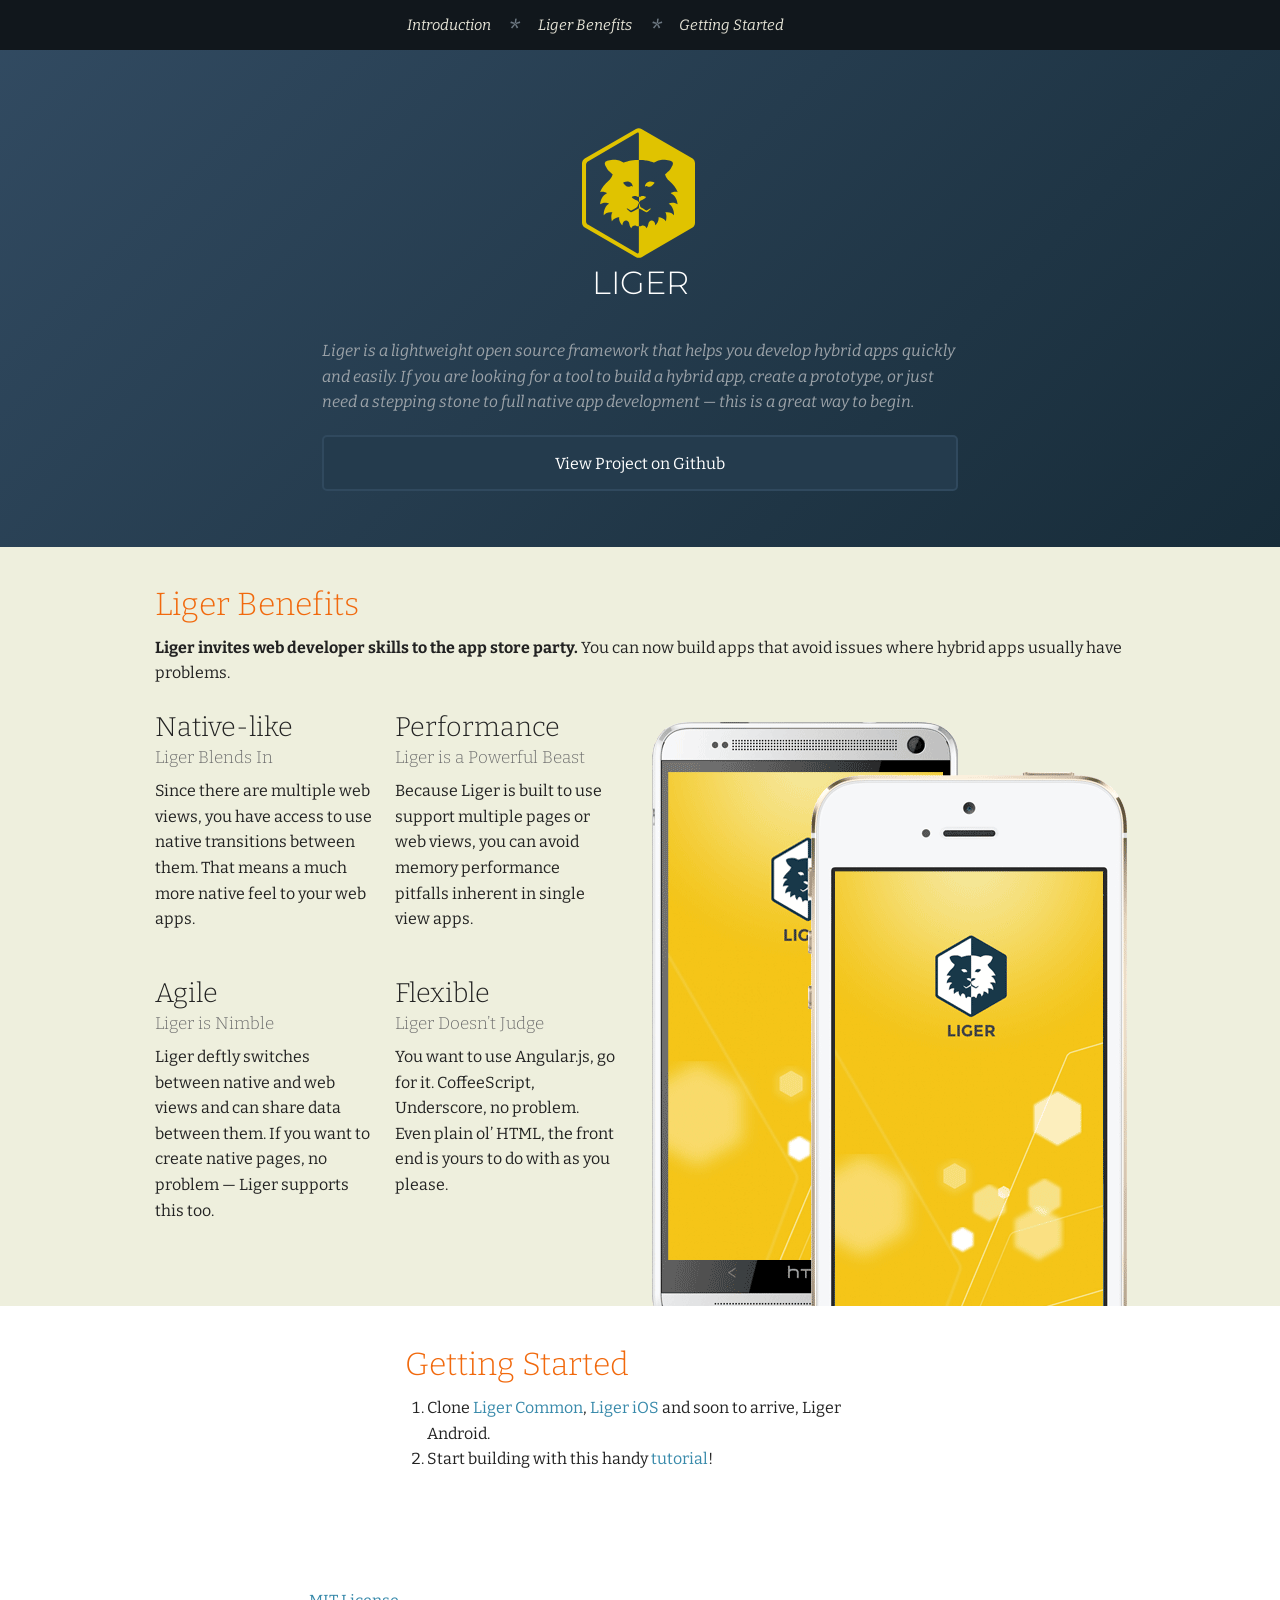
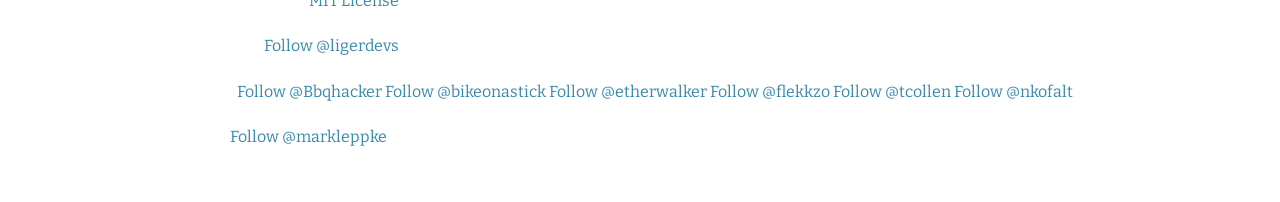
==== index.html @ 35b94348 "[LIG-81] Fixing IE9 Adding icon images" ====
<!doctype html>

<html class="no-js" lang="en">

<html >
 
	<head>
		<meta charset="utf-8" />

		<meta name="viewport" content="width=device-width, initial-scale=1.0" />
		<title>Liger Framework</title>
		<meta name="description" content="Liger is a lightweight open source framework that helps you develop hybrid apps quickly and easily." />
		<meta name="author" content="Mark Leppke">

		<link rel="icon" href="liger.ico" type="image/x-icon">

		<link rel="stylesheet" href="stylesheets/app.css" type="text/css"/>
		<script src="bower_components/modernizr/modernizr.js"></script>
	</head>
	<body>



<div class="fixed ">
<nav class="top-bar" data-topbar>
  <ul class="title-area">
    <li class="name">
      <h1><!--<a href="#">My Site</a>--></h1>
    </li>
    <li class="toggle-topbar menu-icon"><a href="#">Menu</a></li>
  </ul>

	<section class="top-bar-section">
		<!-- Right Nav Section -->
		<ul class="" >
			<li class="active"><a href="#Introduction">Introduction</a></li>
			<li class="bullet hide-for-small">*</li>
			<li class="active"><a href="#LigerBenefits">Liger Benefits</a></li>
			<li class="bullet hide-for-small">*</li>
			<li class="active"><a href="#GetStarted">Getting Started</a></li>
		</ul>
	</section>
</nav>
</div>



<article>


<section class="row">

	<div id="intro" class="medium-8 large-8 columns small-centered">
		<a id="Introduction"></a>
		<div ><img src="images/liger-logo.svg" /></div>
		<h1 class="text-center">Liger</h1>

		<p><em>Liger is a lightweight open source framework that helps you develop hybrid apps quickly and easily. If you are looking for a tool to build a hybrid app, create a prototype, or just need a stepping stone to full native app development &mdash; this is a great way to begin.</em></p>
		<p><a href="https://github.com/reachlocal/liger" class="button radius expand" id="call-to-action">View Project on Github</a></p>
		


	</div>
</section>

<section class="benefits" >
<div class="row">
	
	<div  class="medium-12 large-12 columns small-centered">

	<h2><a id="LigerBenefits"></a>Liger Benefits</h2>
	<p><strong>Liger invites web developer skills to the app store party.</strong> You can now build apps that avoid issues where hybrid apps usually have problems.</p>
	
	<div class="row">
		<div class="medium-6 large-6 columns">
			<ul class="small-block-grid-1 medium-block-grid-1 large-block-grid-2">
			<li>
				<h3>Native-like</h3>
				<h4 class="subheader">Liger Blends In</h4>
				<p >Since there are multiple web views, you have access to use native transitions between them. That means a much more native feel to your web apps.</p></li>
			<li>
				<h3>Performance</h3>
				<h4 class="subheader">Liger is a Powerful Beast</h4>
				<p >Because Liger is built to use support multiple pages or web views, you can avoid memory performance pitfalls inherent in single view apps.</p>
			</li>
			<li>
				<h3>Agile</h3>
				<h4 class="subheader">Liger is Nimble</h4>
				<p>Liger deftly switches between native and web views and can share data between them. If you want to create native pages, no problem &mdash; Liger supports this too.</p>
			</li>
			<li>
				<h3>Flexible</h3>
				<h4 class="subheader">Liger Doesn&rsquo;t Judge</h4>
				<p>You want to use Angular.js, go for it. CoffeeScript, Underscore, no problem. Even plain ol&rsquo; HTML, the front end is yours to do with as you please.</p>
			</li>
			</ul>
		</div>
		<div class="examples">
			<img src="images/phones.png" alt="example screens" />
		</div>
	</div>
</div>

</section>

<section class="get-started">
<div class="row">
	<div class="medium-8 large-6 columns small-centered">

		
		<h2><a id="GetStarted"></a>Getting Started</h2>

		<ol>
			<li>Clone <a href="https://github.com/reachlocal/liger-common">Liger Common</a>, <a href="https://github.com/reachlocal/liger-ios">Liger iOS</a> and <!--<a href="https://github.com/reachlocal/liger-android">--> soon to arrive, Liger Android<!--</a>-->.</li>
			<li>Start building with this handy <a href="https://github.com/reachlocal/liger/blob/master/tutorial/1-getting-started.md">tutorial</a>!</li>
		</ol>
		
	</div>
</div>
</section>

</article>

<footer>
<div class="row">
	<div  class="medium-10 large-12 columns small-centered">

	<p>Published under the <a href="http://opensource.org/licenses/MIT">MIT License</a></p>
	<p>Maintained by <a href="https://twitter.com/ligerdevs" class="twitter-follow-button" data-show-count="false">Follow @ligerdevs</a></p>
	<p>Created by 
		<a href="https://twitter.com/Bbqhacker" class="twitter-follow-button" data-show-count="false">Follow @Bbqhacker</a>
		<a href="https://twitter.com/bikeonastick" class="twitter-follow-button" data-show-count="false">Follow @bikeonastick</a>
		<a href="https://twitter.com/etherwalker" class="twitter-follow-button" data-show-count="false">Follow @etherwalker</a>
		<a href="https://twitter.com/flekkzo" class="twitter-follow-button" data-show-count="false">Follow @flekkzo</a>
		<a href="https://twitter.com/tcollen" class="twitter-follow-button" data-show-count="false">Follow @tcollen</a>
		<a href="https://twitter.com/nkofalt" class="twitter-follow-button" data-show-count="false">Follow @nkofalt</a>	
	</p>	
	<p>Design by <a href="https://twitter.com/markleppke" class="twitter-follow-button" data-show-count="false">Follow @markleppke</a></p>
	
	</div>
</div>
</footer>

<!-- Scripts -->

<!-- Twitter Button -->
<script>!function(d,s,id){var js,fjs=d.getElementsByTagName(s)[0],p=/^http:/.test(d.location)?'http':'https';if(!d.getElementById(id)){js=d.createElement(s);js.id=id;js.src=p+'://platform.twitter.com/widgets.js';fjs.parentNode.insertBefore(js,fjs);}}(document, 'script', 'twitter-wjs');</script>

<script src="bower_components/jquery/jquery.js"></script>
<script src="bower_components/foundation/js/foundation.min.js"></script>
<script src="js/app.js"></script>

</body>

</html>
---- stylesheets/app.css ----
@import url(http://fonts.googleapis.com/css?family=Bitter:400,700,400italic|Montserrat);
/* normalize.css v2.1.2 | MIT License | git.io/normalize */
/* ==========================================================================
   HTML5 display definitions
   ========================================================================== */
/**
 * Correct `block` display not defined in IE 8/9.
 */
/* line 22, ../bower_components/foundation/scss/normalize.scss */
article,
aside,
details,
figcaption,
figure,
footer,
header,
hgroup,
main,
nav,
section,
summary {
  display: block;
}

/**
 * Correct `inline-block` display not defined in IE 8/9.
 */
/* line 32, ../bower_components/foundation/scss/normalize.scss */
audio,
canvas,
video {
  display: inline-block;
}

/**
 * Prevent modern browsers from displaying `audio` without controls.
 * Remove excess height in iOS 5 devices.
 */
/* line 41, ../bower_components/foundation/scss/normalize.scss */
audio:not([controls]) {
  display: none;
  height: 0;
}

/**
 * Address `[hidden]` styling not present in IE 8/9.
 * Hide the `template` element in IE, Safari, and Firefox < 22.
 */
/* line 52, ../bower_components/foundation/scss/normalize.scss */
[hidden],
template {
  display: none;
}

/* line 56, ../bower_components/foundation/scss/normalize.scss */
script {
  display: none !important;
}

/* ==========================================================================
   Base
   ========================================================================== */
/**
 * 1. Set default font family to sans-serif.
 * 2. Prevent iOS text size adjust after orientation change, without disabling
 *    user zoom.
 */
/* line 70, ../bower_components/foundation/scss/normalize.scss */
html {
  font-family: sans-serif;
  /* 1 */
  -ms-text-size-adjust: 100%;
  /* 2 */
  -webkit-text-size-adjust: 100%;
  /* 2 */
}

/**
 * Remove default margin.
 */
/* line 80, ../bower_components/foundation/scss/normalize.scss */
body {
  margin: 0;
}

/* ==========================================================================
   Links
   ========================================================================== */
/**
 * Remove the gray background color from active links in IE 10.
 */
/* line 92, ../bower_components/foundation/scss/normalize.scss */
a {
  background: transparent;
}

/**
 * Address `outline` inconsistency between Chrome and other browsers.
 */
/* line 100, ../bower_components/foundation/scss/normalize.scss */
a:focus {
  outline: thin dotted;
}

/**
 * Improve readability when focused and also mouse hovered in all browsers.
 */
/* line 109, ../bower_components/foundation/scss/normalize.scss */
a:active,
a:hover {
  outline: 0;
}

/* ==========================================================================
   Typography
   ========================================================================== */
/**
 * Address variable `h1` font-size and margin within `section` and `article`
 * contexts in Firefox 4+, Safari 5, and Chrome.
 */
/* line 122, ../bower_components/foundation/scss/normalize.scss */
h1 {
  font-size: 2em;
  margin: 0.67em 0;
}

/**
 * Address styling not present in IE 8/9, Safari 5, and Chrome.
 */
/* line 131, ../bower_components/foundation/scss/normalize.scss */
abbr[title] {
  border-bottom: 1px dotted;
}

/**
 * Address style set to `bolder` in Firefox 4+, Safari 5, and Chrome.
 */
/* line 140, ../bower_components/foundation/scss/normalize.scss */
b,
strong {
  font-weight: bold;
}

/**
 * Address styling not present in Safari 5 and Chrome.
 */
/* line 148, ../bower_components/foundation/scss/normalize.scss */
dfn {
  font-style: italic;
}

/**
 * Address differences between Firefox and other browsers.
 */
/* line 156, ../bower_components/foundation/scss/normalize.scss */
hr {
  -moz-box-sizing: content-box;
  box-sizing: content-box;
  height: 0;
}

/**
 * Address styling not present in IE 8/9.
 */
/* line 166, ../bower_components/foundation/scss/normalize.scss */
mark {
  background: #ff0;
  color: #000;
}

/**
 * Correct font family set oddly in Safari 5 and Chrome.
 */
/* line 178, ../bower_components/foundation/scss/normalize.scss */
code,
kbd,
pre,
samp {
  font-family: monospace, serif;
  font-size: 1em;
}

/**
 * Improve readability of pre-formatted text in all browsers.
 */
/* line 187, ../bower_components/foundation/scss/normalize.scss */
pre {
  white-space: pre-wrap;
}

/**
 * Set consistent quote types.
 */
/* line 195, ../bower_components/foundation/scss/normalize.scss */
q {
  quotes: "\201C" "\201D" "\2018" "\2019";
}

/**
 * Address inconsistent and variable font size in all browsers.
 */
/* line 203, ../bower_components/foundation/scss/normalize.scss */
small {
  font-size: 80%;
}

/**
 * Prevent `sub` and `sup` affecting `line-height` in all browsers.
 */
/* line 212, ../bower_components/foundation/scss/normalize.scss */
sub,
sup {
  font-size: 75%;
  line-height: 0;
  position: relative;
  vertical-align: baseline;
}

/* line 219, ../bower_components/foundation/scss/normalize.scss */
sup {
  top: -0.5em;
}

/* line 223, ../bower_components/foundation/scss/normalize.scss */
sub {
  bottom: -0.25em;
}

/* ==========================================================================
   Embedded content
   ========================================================================== */
/**
 * Remove border when inside `a` element in IE 8/9.
 */
/* line 235, ../bower_components/foundation/scss/normalize.scss */
img {
  border: 0;
}

/**
 * Correct overflow displayed oddly in IE 9.
 */
/* line 243, ../bower_components/foundation/scss/normalize.scss */
svg:not(:root) {
  overflow: hidden;
}

/* ==========================================================================
   Figures
   ========================================================================== */
/**
 * Address margin not present in IE 8/9 and Safari 5.
 */
/* line 255, ../bower_components/foundation/scss/normalize.scss */
figure {
  margin: 0;
}

/* ==========================================================================
   Forms
   ========================================================================== */
/**
 * Define consistent border, margin, and padding.
 */
/* line 267, ../bower_components/foundation/scss/normalize.scss */
fieldset {
  border: 1px solid #c0c0c0;
  margin: 0 2px;
  padding: 0.35em 0.625em 0.75em;
}

/**
 * 1. Correct `color` not being inherited in IE 8/9.
 * 2. Remove padding so people aren't caught out if they zero out fieldsets.
 */
/* line 278, ../bower_components/foundation/scss/normalize.scss */
legend {
  border: 0;
  /* 1 */
  padding: 0;
  /* 2 */
}

/**
 * 1. Correct font family not being inherited in all browsers.
 * 2. Correct font size not being inherited in all browsers.
 * 3. Address margins set differently in Firefox 4+, Safari 5, and Chrome.
 */
/* line 292, ../bower_components/foundation/scss/normalize.scss */
button,
input,
select,
textarea {
  font-family: inherit;
  /* 1 */
  font-size: 100%;
  /* 2 */
  margin: 0;
  /* 3 */
}

/**
 * Address Firefox 4+ setting `line-height` on `input` using `!important` in
 * the UA stylesheet.
 */
/* line 304, ../bower_components/foundation/scss/normalize.scss */
button,
input {
  line-height: normal;
}

/**
 * Address inconsistent `text-transform` inheritance for `button` and `select`.
 * All other form control elements do not inherit `text-transform` values.
 * Correct `button` style inheritance in Chrome, Safari 5+, and IE 8+.
 * Correct `select` style inheritance in Firefox 4+ and Opera.
 */
/* line 316, ../bower_components/foundation/scss/normalize.scss */
button,
select {
  text-transform: none;
}

/**
 * 1. Avoid the WebKit bug in Android 4.0.* where (2) destroys native `audio`
 *    and `video` controls.
 * 2. Correct inability to style clickable `input` types in iOS.
 * 3. Improve usability and consistency of cursor style between image-type
 *    `input` and others.
 */
/* line 331, ../bower_components/foundation/scss/normalize.scss */
button,
html input[type="button"],
input[type="reset"],
input[type="submit"] {
  -webkit-appearance: button;
  /* 2 */
  cursor: pointer;
  /* 3 */
}

/**
 * Re-set default cursor for disabled elements.
 */
/* line 341, ../bower_components/foundation/scss/normalize.scss */
button[disabled],
html input[disabled] {
  cursor: default;
}

/**
 * 1. Address box sizing set to `content-box` in IE 8/9.
 * 2. Remove excess padding in IE 8/9.
 */
/* line 351, ../bower_components/foundation/scss/normalize.scss */
input[type="checkbox"],
input[type="radio"] {
  box-sizing: border-box;
  /* 1 */
  padding: 0;
  /* 2 */
}

/**
 * 1. Address `appearance` set to `searchfield` in Safari 5 and Chrome.
 * 2. Address `box-sizing` set to `border-box` in Safari 5 and Chrome
 *    (include `-moz` to future-proof).
 */
/* line 362, ../bower_components/foundation/scss/normalize.scss */
input[type="search"] {
  -webkit-appearance: textfield;
  /* 1 */
  -moz-box-sizing: content-box;
  -webkit-box-sizing: content-box;
  /* 2 */
  box-sizing: content-box;
}

/**
 * Remove inner padding and search cancel button in Safari 5 and Chrome
 * on OS X.
 */
/* line 375, ../bower_components/foundation/scss/normalize.scss */
input[type="search"]::-webkit-search-cancel-button,
input[type="search"]::-webkit-search-decoration {
  -webkit-appearance: none;
}

/**
 * Remove inner padding and border in Firefox 4+.
 */
/* line 384, ../bower_components/foundation/scss/normalize.scss */
button::-moz-focus-inner,
input::-moz-focus-inner {
  border: 0;
  padding: 0;
}

/**
 * 1. Remove default vertical scrollbar in IE 8/9.
 * 2. Improve readability and alignment in all browsers.
 */
/* line 394, ../bower_components/foundation/scss/normalize.scss */
textarea {
  overflow: auto;
  /* 1 */
  vertical-align: top;
  /* 2 */
}

/* ==========================================================================
   Tables
   ========================================================================== */
/**
 * Remove most spacing between table cells.
 */
/* line 407, ../bower_components/foundation/scss/normalize.scss */
table {
  border-collapse: collapse;
  border-spacing: 0;
}

/* line 293, ../bower_components/foundation/scss/foundation/components/_global.scss */
meta.foundation-mq-small {
  font-family: "/only screen and (max-width: 40em)/";
  width: 0em;
}

/* line 298, ../bower_components/foundation/scss/foundation/components/_global.scss */
meta.foundation-mq-medium {
  font-family: "/only screen and (min-width:40.063em)/";
  width: 40.063em;
}

/* line 303, ../bower_components/foundation/scss/foundation/components/_global.scss */
meta.foundation-mq-large {
  font-family: "/only screen and (min-width:64.063em)/";
  width: 64.063em;
}

/* line 308, ../bower_components/foundation/scss/foundation/components/_global.scss */
meta.foundation-mq-xlarge {
  font-family: "/only screen and (min-width:90.063em)/";
  width: 90.063em;
}

/* line 313, ../bower_components/foundation/scss/foundation/components/_global.scss */
meta.foundation-mq-xxlarge {
  font-family: "/only screen and (min-width:120.063em)/";
  width: 120.063em;
}

/* line 323, ../bower_components/foundation/scss/foundation/components/_global.scss */
*,
*:before,
*:after {
  -moz-box-sizing: border-box;
  -webkit-box-sizing: border-box;
  box-sizing: border-box;
}

/* line 328, ../bower_components/foundation/scss/foundation/components/_global.scss */
html,
body {
  font-size: 100%;
}

/* line 331, ../bower_components/foundation/scss/foundation/components/_global.scss */
body {
  background: white;
  color: #222222;
  padding: 0;
  margin: 0;
  font-family: "Bitter", Georgia, serif;
  font-weight: normal;
  font-style: normal;
  line-height: 1;
  position: relative;
  cursor: default;
}

/* line 344, ../bower_components/foundation/scss/foundation/components/_global.scss */
a:hover {
  cursor: pointer;
}

/* line 349, ../bower_components/foundation/scss/foundation/components/_global.scss */
img,
object,
embed {
  max-width: 100%;
  height: auto;
}

/* line 352, ../bower_components/foundation/scss/foundation/components/_global.scss */
object,
embed {
  height: 100%;
}

/* line 353, ../bower_components/foundation/scss/foundation/components/_global.scss */
img {
  -ms-interpolation-mode: bicubic;
}

/* line 359, ../bower_components/foundation/scss/foundation/components/_global.scss */
#map_canvas img,
#map_canvas embed,
#map_canvas object,
.map_canvas img,
.map_canvas embed,
.map_canvas object {
  max-width: none !important;
}

/* line 364, ../bower_components/foundation/scss/foundation/components/_global.scss */
.left {
  float: left !important;
}

/* line 365, ../bower_components/foundation/scss/foundation/components/_global.scss */
.right {
  float: right !important;
}

/* line 366, ../bower_components/foundation/scss/foundation/components/_global.scss */
.clearfix {
  *zoom: 1;
}
/* line 159, ../bower_components/foundation/scss/foundation/components/_global.scss */
.clearfix:before, .clearfix:after {
  content: " ";
  display: table;
}
/* line 160, ../bower_components/foundation/scss/foundation/components/_global.scss */
.clearfix:after {
  clear: both;
}

/* line 367, ../bower_components/foundation/scss/foundation/components/_global.scss */
.text-left {
  text-align: left !important;
}

/* line 368, ../bower_components/foundation/scss/foundation/components/_global.scss */
.text-right {
  text-align: right !important;
}

/* line 369, ../bower_components/foundation/scss/foundation/components/_global.scss */
.text-center {
  text-align: center !important;
}

/* line 370, ../bower_components/foundation/scss/foundation/components/_global.scss */
.text-justify {
  text-align: justify !important;
}

/* line 371, ../bower_components/foundation/scss/foundation/components/_global.scss */
.hide {
  display: none;
}

/* line 373, ../bower_components/foundation/scss/foundation/components/_global.scss */
.start {
  float: left !important;
}

/* line 374, ../bower_components/foundation/scss/foundation/components/_global.scss */
.end {
  float: right !important;
}

/* line 375, ../bower_components/foundation/scss/foundation/components/_global.scss */
.text-start {
  text-align: left !important;
}

/* line 376, ../bower_components/foundation/scss/foundation/components/_global.scss */
.text-end {
  text-align: right !important;
}

/* line 382, ../bower_components/foundation/scss/foundation/components/_global.scss */
.antialiased {
  -webkit-font-smoothing: antialiased;
  -moz-osx-font-smoothing: grayscale;
}

/* line 385, ../bower_components/foundation/scss/foundation/components/_global.scss */
img {
  display: inline-block;
  vertical-align: middle;
}

/* line 395, ../bower_components/foundation/scss/foundation/components/_global.scss */
textarea {
  height: auto;
  min-height: 50px;
}

/* line 398, ../bower_components/foundation/scss/foundation/components/_global.scss */
select {
  width: 100%;
}

/* line 70, ../bower_components/foundation/scss/foundation/components/_block-grid.scss */
[class*="block-grid-"] {
  display: block;
  padding: 0;
  margin: 0 0 0 -0.625rem;
  *zoom: 1;
}
/* line 159, ../bower_components/foundation/scss/foundation/components/_global.scss */
[class*="block-grid-"]:before, [class*="block-grid-"]:after {
  content: " ";
  display: table;
}
/* line 160, ../bower_components/foundation/scss/foundation/components/_global.scss */
[class*="block-grid-"]:after {
  clear: both;
}
/* line 35, ../bower_components/foundation/scss/foundation/components/_block-grid.scss */
[class*="block-grid-"] > li {
  display: inline;
  height: auto;
  float: left;
  padding: 0 0.625rem 1.25rem;
}

@media only screen {
  /* line 44, ../bower_components/foundation/scss/foundation/components/_block-grid.scss */
  .small-block-grid-1 > li {
    width: 100%;
    padding: 0 0.625rem 1.25rem;
    list-style: none;
  }
  /* line 49, ../bower_components/foundation/scss/foundation/components/_block-grid.scss */
  .small-block-grid-1 > li:nth-of-type(n) {
    clear: none;
  }
  /* line 50, ../bower_components/foundation/scss/foundation/components/_block-grid.scss */
  .small-block-grid-1 > li:nth-of-type(1n+1) {
    clear: both;
  }

  /* line 44, ../bower_components/foundation/scss/foundation/components/_block-grid.scss */
  .small-block-grid-2 > li {
    width: 50%;
    padding: 0 0.625rem 1.25rem;
    list-style: none;
  }
  /* line 49, ../bower_components/foundation/scss/foundation/components/_block-grid.scss */
  .small-block-grid-2 > li:nth-of-type(n) {
    clear: none;
  }
  /* line 50, ../bower_components/foundation/scss/foundation/components/_block-grid.scss */
  .small-block-grid-2 > li:nth-of-type(2n+1) {
    clear: both;
  }

  /* line 44, ../bower_components/foundation/scss/foundation/components/_block-grid.scss */
  .small-block-grid-3 > li {
    width: 33.33333%;
    padding: 0 0.625rem 1.25rem;
    list-style: none;
  }
  /* line 49, ../bower_components/foundation/scss/foundation/components/_block-grid.scss */
  .small-block-grid-3 > li:nth-of-type(n) {
    clear: none;
  }
  /* line 50, ../bower_components/foundation/scss/foundation/components/_block-grid.scss */
  .small-block-grid-3 > li:nth-of-type(3n+1) {
    clear: both;
  }

  /* line 44, ../bower_components/foundation/scss/foundation/components/_block-grid.scss */
  .small-block-grid-4 > li {
    width: 25%;
    padding: 0 0.625rem 1.25rem;
    list-style: none;
  }
  /* line 49, ../bower_components/foundation/scss/foundation/components/_block-grid.scss */
  .small-block-grid-4 > li:nth-of-type(n) {
    clear: none;
  }
  /* line 50, ../bower_components/foundation/scss/foundation/components/_block-grid.scss */
  .small-block-grid-4 > li:nth-of-type(4n+1) {
    clear: both;
  }

  /* line 44, ../bower_components/foundation/scss/foundation/components/_block-grid.scss */
  .small-block-grid-5 > li {
    width: 20%;
    padding: 0 0.625rem 1.25rem;
    list-style: none;
  }
  /* line 49, ../bower_components/foundation/scss/foundation/components/_block-grid.scss */
  .small-block-grid-5 > li:nth-of-type(n) {
    clear: none;
  }
  /* line 50, ../bower_components/foundation/scss/foundation/components/_block-grid.scss */
  .small-block-grid-5 > li:nth-of-type(5n+1) {
    clear: both;
  }

  /* line 44, ../bower_components/foundation/scss/foundation/components/_block-grid.scss */
  .small-block-grid-6 > li {
    width: 16.66667%;
    padding: 0 0.625rem 1.25rem;
    list-style: none;
  }
  /* line 49, ../bower_components/foundation/scss/foundation/components/_block-grid.scss */
  .small-block-grid-6 > li:nth-of-type(n) {
    clear: none;
  }
  /* line 50, ../bower_components/foundation/scss/foundation/components/_block-grid.scss */
  .small-block-grid-6 > li:nth-of-type(6n+1) {
    clear: both;
  }

  /* line 44, ../bower_components/foundation/scss/foundation/components/_block-grid.scss */
  .small-block-grid-7 > li {
    width: 14.28571%;
    padding: 0 0.625rem 1.25rem;
    list-style: none;
  }
  /* line 49, ../bower_components/foundation/scss/foundation/components/_block-grid.scss */
  .small-block-grid-7 > li:nth-of-type(n) {
    clear: none;
  }
  /* line 50, ../bower_components/foundation/scss/foundation/components/_block-grid.scss */
  .small-block-grid-7 > li:nth-of-type(7n+1) {
    clear: both;
  }

  /* line 44, ../bower_components/foundation/scss/foundation/components/_block-grid.scss */
  .small-block-grid-8 > li {
    width: 12.5%;
    padding: 0 0.625rem 1.25rem;
    list-style: none;
  }
  /* line 49, ../bower_components/foundation/scss/foundation/components/_block-grid.scss */
  .small-block-grid-8 > li:nth-of-type(n) {
    clear: none;
  }
  /* line 50, ../bower_components/foundation/scss/foundation/components/_block-grid.scss */
  .small-block-grid-8 > li:nth-of-type(8n+1) {
    clear: both;
  }

  /* line 44, ../bower_components/foundation/scss/foundation/components/_block-grid.scss */
  .small-block-grid-9 > li {
    width: 11.11111%;
    padding: 0 0.625rem 1.25rem;
    list-style: none;
  }
  /* line 49, ../bower_components/foundation/scss/foundation/components/_block-grid.scss */
  .small-block-grid-9 > li:nth-of-type(n) {
    clear: none;
  }
  /* line 50, ../bower_components/foundation/scss/foundation/components/_block-grid.scss */
  .small-block-grid-9 > li:nth-of-type(9n+1) {
    clear: both;
  }

  /* line 44, ../bower_components/foundation/scss/foundation/components/_block-grid.scss */
  .small-block-grid-10 > li {
    width: 10%;
    padding: 0 0.625rem 1.25rem;
    list-style: none;
  }
  /* line 49, ../bower_components/foundation/scss/foundation/components/_block-grid.scss */
  .small-block-grid-10 > li:nth-of-type(n) {
    clear: none;
  }
  /* line 50, ../bower_components/foundation/scss/foundation/components/_block-grid.scss */
  .small-block-grid-10 > li:nth-of-type(10n+1) {
    clear: both;
  }

  /* line 44, ../bower_components/foundation/scss/foundation/components/_block-grid.scss */
  .small-block-grid-11 > li {
    width: 9.09091%;
    padding: 0 0.625rem 1.25rem;
    list-style: none;
  }
  /* line 49, ../bower_components/foundation/scss/foundation/components/_block-grid.scss */
  .small-block-grid-11 > li:nth-of-type(n) {
    clear: none;
  }
  /* line 50, ../bower_components/foundation/scss/foundation/components/_block-grid.scss */
  .small-block-grid-11 > li:nth-of-type(11n+1) {
    clear: both;
  }

  /* line 44, ../bower_components/foundation/scss/foundation/components/_block-grid.scss */
  .small-block-grid-12 > li {
    width: 8.33333%;
    padding: 0 0.625rem 1.25rem;
    list-style: none;
  }
  /* line 49, ../bower_components/foundation/scss/foundation/components/_block-grid.scss */
  .small-block-grid-12 > li:nth-of-type(n) {
    clear: none;
  }
  /* line 50, ../bower_components/foundation/scss/foundation/components/_block-grid.scss */
  .small-block-grid-12 > li:nth-of-type(12n+1) {
    clear: both;
  }
}
@media only screen and (min-width: 40.063em) {
  /* line 44, ../bower_components/foundation/scss/foundation/components/_block-grid.scss */
  .medium-block-grid-1 > li {
    width: 100%;
    padding: 0 0.625rem 1.25rem;
    list-style: none;
  }
  /* line 49, ../bower_components/foundation/scss/foundation/components/_block-grid.scss */
  .medium-block-grid-1 > li:nth-of-type(n) {
    clear: none;
  }
  /* line 50, ../bower_components/foundation/scss/foundation/components/_block-grid.scss */
  .medium-block-grid-1 > li:nth-of-type(1n+1) {
    clear: both;
  }

  /* line 44, ../bower_components/foundation/scss/foundation/components/_block-grid.scss */
  .medium-block-grid-2 > li {
    width: 50%;
    padding: 0 0.625rem 1.25rem;
    list-style: none;
  }
  /* line 49, ../bower_components/foundation/scss/foundation/components/_block-grid.scss */
  .medium-block-grid-2 > li:nth-of-type(n) {
    clear: none;
  }
  /* line 50, ../bower_components/foundation/scss/foundation/components/_block-grid.scss */
  .medium-block-grid-2 > li:nth-of-type(2n+1) {
    clear: both;
  }

  /* line 44, ../bower_components/foundation/scss/foundation/components/_block-grid.scss */
  .medium-block-grid-3 > li {
    width: 33.33333%;
    padding: 0 0.625rem 1.25rem;
    list-style: none;
  }
  /* line 49, ../bower_components/foundation/scss/foundation/components/_block-grid.scss */
  .medium-block-grid-3 > li:nth-of-type(n) {
    clear: none;
  }
  /* line 50, ../bower_components/foundation/scss/foundation/components/_block-grid.scss */
  .medium-block-grid-3 > li:nth-of-type(3n+1) {
    clear: both;
  }

  /* line 44, ../bower_components/foundation/scss/foundation/components/_block-grid.scss */
  .medium-block-grid-4 > li {
    width: 25%;
    padding: 0 0.625rem 1.25rem;
    list-style: none;
  }
  /* line 49, ../bower_components/foundation/scss/foundation/components/_block-grid.scss */
  .medium-block-grid-4 > li:nth-of-type(n) {
    clear: none;
  }
  /* line 50, ../bower_components/foundation/scss/foundation/components/_block-grid.scss */
  .medium-block-grid-4 > li:nth-of-type(4n+1) {
    clear: both;
  }

  /* line 44, ../bower_components/foundation/scss/foundation/components/_block-grid.scss */
  .medium-block-grid-5 > li {
    width: 20%;
    padding: 0 0.625rem 1.25rem;
    list-style: none;
  }
  /* line 49, ../bower_components/foundation/scss/foundation/components/_block-grid.scss */
  .medium-block-grid-5 > li:nth-of-type(n) {
    clear: none;
  }
  /* line 50, ../bower_components/foundation/scss/foundation/components/_block-grid.scss */
  .medium-block-grid-5 > li:nth-of-type(5n+1) {
    clear: both;
  }

  /* line 44, ../bower_components/foundation/scss/foundation/components/_block-grid.scss */
  .medium-block-grid-6 > li {
    width: 16.66667%;
    padding: 0 0.625rem 1.25rem;
    list-style: none;
  }
  /* line 49, ../bower_components/foundation/scss/foundation/components/_block-grid.scss */
  .medium-block-grid-6 > li:nth-of-type(n) {
    clear: none;
  }
  /* line 50, ../bower_components/foundation/scss/foundation/components/_block-grid.scss */
  .medium-block-grid-6 > li:nth-of-type(6n+1) {
    clear: both;
  }

  /* line 44, ../bower_components/foundation/scss/foundation/components/_block-grid.scss */
  .medium-block-grid-7 > li {
    width: 14.28571%;
    padding: 0 0.625rem 1.25rem;
    list-style: none;
  }
  /* line 49, ../bower_components/foundation/scss/foundation/components/_block-grid.scss */
  .medium-block-grid-7 > li:nth-of-type(n) {
    clear: none;
  }
  /* line 50, ../bower_components/foundation/scss/foundation/components/_block-grid.scss */
  .medium-block-grid-7 > li:nth-of-type(7n+1) {
    clear: both;
  }

  /* line 44, ../bower_components/foundation/scss/foundation/components/_block-grid.scss */
  .medium-block-grid-8 > li {
    width: 12.5%;
    padding: 0 0.625rem 1.25rem;
    list-style: none;
  }
  /* line 49, ../bower_components/foundation/scss/foundation/components/_block-grid.scss */
  .medium-block-grid-8 > li:nth-of-type(n) {
    clear: none;
  }
  /* line 50, ../bower_components/foundation/scss/foundation/components/_block-grid.scss */
  .medium-block-grid-8 > li:nth-of-type(8n+1) {
    clear: both;
  }

  /* line 44, ../bower_components/foundation/scss/foundation/components/_block-grid.scss */
  .medium-block-grid-9 > li {
    width: 11.11111%;
    padding: 0 0.625rem 1.25rem;
    list-style: none;
  }
  /* line 49, ../bower_components/foundation/scss/foundation/components/_block-grid.scss */
  .medium-block-grid-9 > li:nth-of-type(n) {
    clear: none;
  }
  /* line 50, ../bower_components/foundation/scss/foundation/components/_block-grid.scss */
  .medium-block-grid-9 > li:nth-of-type(9n+1) {
    clear: both;
  }

  /* line 44, ../bower_components/foundation/scss/foundation/components/_block-grid.scss */
  .medium-block-grid-10 > li {
    width: 10%;
    padding: 0 0.625rem 1.25rem;
    list-style: none;
  }
  /* line 49, ../bower_components/foundation/scss/foundation/components/_block-grid.scss */
  .medium-block-grid-10 > li:nth-of-type(n) {
    clear: none;
  }
  /* line 50, ../bower_components/foundation/scss/foundation/components/_block-grid.scss */
  .medium-block-grid-10 > li:nth-of-type(10n+1) {
    clear: both;
  }

  /* line 44, ../bower_components/foundation/scss/foundation/components/_block-grid.scss */
  .medium-block-grid-11 > li {
    width: 9.09091%;
    padding: 0 0.625rem 1.25rem;
    list-style: none;
  }
  /* line 49, ../bower_components/foundation/scss/foundation/components/_block-grid.scss */
  .medium-block-grid-11 > li:nth-of-type(n) {
    clear: none;
  }
  /* line 50, ../bower_components/foundation/scss/foundation/components/_block-grid.scss */
  .medium-block-grid-11 > li:nth-of-type(11n+1) {
    clear: both;
  }

  /* line 44, ../bower_components/foundation/scss/foundation/components/_block-grid.scss */
  .medium-block-grid-12 > li {
    width: 8.33333%;
    padding: 0 0.625rem 1.25rem;
    list-style: none;
  }
  /* line 49, ../bower_components/foundation/scss/foundation/components/_block-grid.scss */
  .medium-block-grid-12 > li:nth-of-type(n) {
    clear: none;
  }
  /* line 50, ../bower_components/foundation/scss/foundation/components/_block-grid.scss */
  .medium-block-grid-12 > li:nth-of-type(12n+1) {
    clear: both;
  }
}
@media only screen and (min-width: 64.063em) {
  /* line 44, ../bower_components/foundation/scss/foundation/components/_block-grid.scss */
  .large-block-grid-1 > li {
    width: 100%;
    padding: 0 0.625rem 1.25rem;
    list-style: none;
  }
  /* line 49, ../bower_components/foundation/scss/foundation/components/_block-grid.scss */
  .large-block-grid-1 > li:nth-of-type(n) {
    clear: none;
  }
  /* line 50, ../bower_components/foundation/scss/foundation/components/_block-grid.scss */
  .large-block-grid-1 > li:nth-of-type(1n+1) {
    clear: both;
  }

  /* line 44, ../bower_components/foundation/scss/foundation/components/_block-grid.scss */
  .large-block-grid-2 > li {
    width: 50%;
    padding: 0 0.625rem 1.25rem;
    list-style: none;
  }
  /* line 49, ../bower_components/foundation/scss/foundation/components/_block-grid.scss */
  .large-block-grid-2 > li:nth-of-type(n) {
    clear: none;
  }
  /* line 50, ../bower_components/foundation/scss/foundation/components/_block-grid.scss */
  .large-block-grid-2 > li:nth-of-type(2n+1) {
    clear: both;
  }

  /* line 44, ../bower_components/foundation/scss/foundation/components/_block-grid.scss */
  .large-block-grid-3 > li {
    width: 33.33333%;
    padding: 0 0.625rem 1.25rem;
    list-style: none;
  }
  /* line 49, ../bower_components/foundation/scss/foundation/components/_block-grid.scss */
  .large-block-grid-3 > li:nth-of-type(n) {
    clear: none;
  }
  /* line 50, ../bower_components/foundation/scss/foundation/components/_block-grid.scss */
  .large-block-grid-3 > li:nth-of-type(3n+1) {
    clear: both;
  }

  /* line 44, ../bower_components/foundation/scss/foundation/components/_block-grid.scss */
  .large-block-grid-4 > li {
    width: 25%;
    padding: 0 0.625rem 1.25rem;
    list-style: none;
  }
  /* line 49, ../bower_components/foundation/scss/foundation/components/_block-grid.scss */
  .large-block-grid-4 > li:nth-of-type(n) {
    clear: none;
  }
  /* line 50, ../bower_components/foundation/scss/foundation/components/_block-grid.scss */
  .large-block-grid-4 > li:nth-of-type(4n+1) {
    clear: both;
  }

  /* line 44, ../bower_components/foundation/scss/foundation/components/_block-grid.scss */
  .large-block-grid-5 > li {
    width: 20%;
    padding: 0 0.625rem 1.25rem;
    list-style: none;
  }
  /* line 49, ../bower_components/foundation/scss/foundation/components/_block-grid.scss */
  .large-block-grid-5 > li:nth-of-type(n) {
    clear: none;
  }
  /* line 50, ../bower_components/foundation/scss/foundation/components/_block-grid.scss */
  .large-block-grid-5 > li:nth-of-type(5n+1) {
    clear: both;
  }

  /* line 44, ../bower_components/foundation/scss/foundation/components/_block-grid.scss */
  .large-block-grid-6 > li {
    width: 16.66667%;
    padding: 0 0.625rem 1.25rem;
    list-style: none;
  }
  /* line 49, ../bower_components/foundation/scss/foundation/components/_block-grid.scss */
  .large-block-grid-6 > li:nth-of-type(n) {
    clear: none;
  }
  /* line 50, ../bower_components/foundation/scss/foundation/components/_block-grid.scss */
  .large-block-grid-6 > li:nth-of-type(6n+1) {
    clear: both;
  }

  /* line 44, ../bower_components/foundation/scss/foundation/components/_block-grid.scss */
  .large-block-grid-7 > li {
    width: 14.28571%;
    padding: 0 0.625rem 1.25rem;
    list-style: none;
  }
  /* line 49, ../bower_components/foundation/scss/foundation/components/_block-grid.scss */
  .large-block-grid-7 > li:nth-of-type(n) {
    clear: none;
  }
  /* line 50, ../bower_components/foundation/scss/foundation/components/_block-grid.scss */
  .large-block-grid-7 > li:nth-of-type(7n+1) {
    clear: both;
  }

  /* line 44, ../bower_components/foundation/scss/foundation/components/_block-grid.scss */
  .large-block-grid-8 > li {
    width: 12.5%;
    padding: 0 0.625rem 1.25rem;
    list-style: none;
  }
  /* line 49, ../bower_components/foundation/scss/foundation/components/_block-grid.scss */
  .large-block-grid-8 > li:nth-of-type(n) {
    clear: none;
  }
  /* line 50, ../bower_components/foundation/scss/foundation/components/_block-grid.scss */
  .large-block-grid-8 > li:nth-of-type(8n+1) {
    clear: both;
  }

  /* line 44, ../bower_components/foundation/scss/foundation/components/_block-grid.scss */
  .large-block-grid-9 > li {
    width: 11.11111%;
    padding: 0 0.625rem 1.25rem;
    list-style: none;
  }
  /* line 49, ../bower_components/foundation/scss/foundation/components/_block-grid.scss */
  .large-block-grid-9 > li:nth-of-type(n) {
    clear: none;
  }
  /* line 50, ../bower_components/foundation/scss/foundation/components/_block-grid.scss */
  .large-block-grid-9 > li:nth-of-type(9n+1) {
    clear: both;
  }

  /* line 44, ../bower_components/foundation/scss/foundation/components/_block-grid.scss */
  .large-block-grid-10 > li {
    width: 10%;
    padding: 0 0.625rem 1.25rem;
    list-style: none;
  }
  /* line 49, ../bower_components/foundation/scss/foundation/components/_block-grid.scss */
  .large-block-grid-10 > li:nth-of-type(n) {
    clear: none;
  }
  /* line 50, ../bower_components/foundation/scss/foundation/components/_block-grid.scss */
  .large-block-grid-10 > li:nth-of-type(10n+1) {
    clear: both;
  }

  /* line 44, ../bower_components/foundation/scss/foundation/components/_block-grid.scss */
  .large-block-grid-11 > li {
    width: 9.09091%;
    padding: 0 0.625rem 1.25rem;
    list-style: none;
  }
  /* line 49, ../bower_components/foundation/scss/foundation/components/_block-grid.scss */
  .large-block-grid-11 > li:nth-of-type(n) {
    clear: none;
  }
  /* line 50, ../bower_components/foundation/scss/foundation/components/_block-grid.scss */
  .large-block-grid-11 > li:nth-of-type(11n+1) {
    clear: both;
  }

  /* line 44, ../bower_components/foundation/scss/foundation/components/_block-grid.scss */
  .large-block-grid-12 > li {
    width: 8.33333%;
    padding: 0 0.625rem 1.25rem;
    list-style: none;
  }
  /* line 49, ../bower_components/foundation/scss/foundation/components/_block-grid.scss */
  .large-block-grid-12 > li:nth-of-type(n) {
    clear: none;
  }
  /* line 50, ../bower_components/foundation/scss/foundation/components/_block-grid.scss */
  .large-block-grid-12 > li:nth-of-type(12n+1) {
    clear: both;
  }
}
/* line 199, ../bower_components/foundation/scss/foundation/components/_buttons.scss */
button, .button {
  border-style: solid;
  border-width: 3px;
  cursor: pointer;
  font-family: "Bitter", Georgia, serif;
  font-weight: normal;
  line-height: normal;
  margin: 0 0 1.25rem;
  position: relative;
  text-decoration: none;
  text-align: center;
  display: inline-block;
  padding-top: 1rem;
  padding-right: 2rem;
  padding-bottom: 1.0625rem;
  padding-left: 2rem;
  font-size: 1rem;
  /*     @else                            { font-size: $padding - rem-calc(2); } */
  background-color: #3789aa;
  border-color: #2c6e88;
  color: white;
  -webkit-transition: background-color 300ms ease-out;
  -moz-transition: background-color 300ms ease-out;
  transition: background-color 300ms ease-out;
  padding-top: 1.0625rem;
  padding-bottom: 1rem;
  -webkit-appearance: none;
  border: none;
  font-weight: normal !important;
}
/* line 144, ../bower_components/foundation/scss/foundation/components/_buttons.scss */
button:hover, button:focus, .button:hover, .button:focus {
  background-color: #2c6e88;
}
/* line 155, ../bower_components/foundation/scss/foundation/components/_buttons.scss */
button:hover, button:focus, .button:hover, .button:focus {
  color: white;
}
/* line 207, ../bower_components/foundation/scss/foundation/components/_buttons.scss */
button.secondary, .button.secondary {
  background-color: #eeefdd;
  border-color: #cfd29e;
  color: #333333;
}
/* line 144, ../bower_components/foundation/scss/foundation/components/_buttons.scss */
button.secondary:hover, button.secondary:focus, .button.secondary:hover, .button.secondary:focus {
  background-color: #cfd29e;
}
/* line 150, ../bower_components/foundation/scss/foundation/components/_buttons.scss */
button.secondary:hover, button.secondary:focus, .button.secondary:hover, .button.secondary:focus {
  color: #333333;
}
/* line 208, ../bower_components/foundation/scss/foundation/components/_buttons.scss */
button.success, .button.success {
  background-color: #43ac6a;
  border-color: #368a55;
  color: white;
}
/* line 144, ../bower_components/foundation/scss/foundation/components/_buttons.scss */
button.success:hover, button.success:focus, .button.success:hover, .button.success:focus {
  background-color: #368a55;
}
/* line 155, ../bower_components/foundation/scss/foundation/components/_buttons.scss */
button.success:hover, button.success:focus, .button.success:hover, .button.success:focus {
  color: white;
}
/* line 209, ../bower_components/foundation/scss/foundation/components/_buttons.scss */
button.alert, .button.alert {
  background-color: #f04124;
  border-color: #cf2a0e;
  color: white;
}
/* line 144, ../bower_components/foundation/scss/foundation/components/_buttons.scss */
button.alert:hover, button.alert:focus, .button.alert:hover, .button.alert:focus {
  background-color: #cf2a0e;
}
/* line 155, ../bower_components/foundation/scss/foundation/components/_buttons.scss */
button.alert:hover, button.alert:focus, .button.alert:hover, .button.alert:focus {
  color: white;
}
/* line 211, ../bower_components/foundation/scss/foundation/components/_buttons.scss */
button.large, .button.large {
  padding-top: 1.125rem;
  padding-right: 2.25rem;
  padding-bottom: 1.1875rem;
  padding-left: 2.25rem;
  font-size: 1.25rem;
  /*     @else                            { font-size: $padding - rem-calc(2); } */
}
/* line 212, ../bower_components/foundation/scss/foundation/components/_buttons.scss */
button.small, .button.small {
  padding-top: 0.875rem;
  padding-right: 1.75rem;
  padding-bottom: 0.9375rem;
  padding-left: 1.75rem;
  font-size: 0.8125rem;
  /*     @else                            { font-size: $padding - rem-calc(2); } */
}
/* line 213, ../bower_components/foundation/scss/foundation/components/_buttons.scss */
button.tiny, .button.tiny {
  padding-top: 0.625rem;
  padding-right: 1.25rem;
  padding-bottom: 0.6875rem;
  padding-left: 1.25rem;
  font-size: 0.6875rem;
  /*     @else                            { font-size: $padding - rem-calc(2); } */
}
/* line 214, ../bower_components/foundation/scss/foundation/components/_buttons.scss */
button.expand, .button.expand {
  padding-right: 0;
  padding-left: 0;
  width: 100%;
}
/* line 216, ../bower_components/foundation/scss/foundation/components/_buttons.scss */
button.left-align, .button.left-align {
  text-align: left;
  text-indent: 0.75rem;
}
/* line 217, ../bower_components/foundation/scss/foundation/components/_buttons.scss */
button.right-align, .button.right-align {
  text-align: right;
  padding-right: 0.75rem;
}
/* line 219, ../bower_components/foundation/scss/foundation/components/_buttons.scss */
button.radius, .button.radius {
  -webkit-border-radius: 5px;
  border-radius: 5px;
}
/* line 220, ../bower_components/foundation/scss/foundation/components/_buttons.scss */
button.round, .button.round {
  -webkit-border-radius: 1000px;
  border-radius: 1000px;
}
/* line 222, ../bower_components/foundation/scss/foundation/components/_buttons.scss */
button.disabled, button[disabled], .button.disabled, .button[disabled] {
  background-color: #3789aa;
  border-color: #2c6e88;
  color: white;
  cursor: default;
  opacity: 0.7;
  -webkit-box-shadow: none;
  box-shadow: none;
}
/* line 144, ../bower_components/foundation/scss/foundation/components/_buttons.scss */
button.disabled:hover, button.disabled:focus, button[disabled]:hover, button[disabled]:focus, .button.disabled:hover, .button.disabled:focus, .button[disabled]:hover, .button[disabled]:focus {
  background-color: #2c6e88;
}
/* line 155, ../bower_components/foundation/scss/foundation/components/_buttons.scss */
button.disabled:hover, button.disabled:focus, button[disabled]:hover, button[disabled]:focus, .button.disabled:hover, .button.disabled:focus, .button[disabled]:hover, .button[disabled]:focus {
  color: white;
}
/* line 168, ../bower_components/foundation/scss/foundation/components/_buttons.scss */
button.disabled:hover, button.disabled:focus, button[disabled]:hover, button[disabled]:focus, .button.disabled:hover, .button.disabled:focus, .button[disabled]:hover, .button[disabled]:focus {
  background-color: #3789aa;
}
/* line 223, ../bower_components/foundation/scss/foundation/components/_buttons.scss */
button.disabled.secondary, button[disabled].secondary, .button.disabled.secondary, .button[disabled].secondary {
  background-color: #eeefdd;
  border-color: #cfd29e;
  color: #333333;
  cursor: default;
  opacity: 0.7;
  -webkit-box-shadow: none;
  box-shadow: none;
}
/* line 144, ../bower_components/foundation/scss/foundation/components/_buttons.scss */
button.disabled.secondary:hover, button.disabled.secondary:focus, button[disabled].secondary:hover, button[disabled].secondary:focus, .button.disabled.secondary:hover, .button.disabled.secondary:focus, .button[disabled].secondary:hover, .button[disabled].secondary:focus {
  background-color: #cfd29e;
}
/* line 150, ../bower_components/foundation/scss/foundation/components/_buttons.scss */
button.disabled.secondary:hover, button.disabled.secondary:focus, button[disabled].secondary:hover, button[disabled].secondary:focus, .button.disabled.secondary:hover, .button.disabled.secondary:focus, .button[disabled].secondary:hover, .button[disabled].secondary:focus {
  color: #333333;
}
/* line 168, ../bower_components/foundation/scss/foundation/components/_buttons.scss */
button.disabled.secondary:hover, button.disabled.secondary:focus, button[disabled].secondary:hover, button[disabled].secondary:focus, .button.disabled.secondary:hover, .button.disabled.secondary:focus, .button[disabled].secondary:hover, .button[disabled].secondary:focus {
  background-color: #eeefdd;
}
/* line 224, ../bower_components/foundation/scss/foundation/components/_buttons.scss */
button.disabled.success, button[disabled].success, .button.disabled.success, .button[disabled].success {
  background-color: #43ac6a;
  border-color: #368a55;
  color: white;
  cursor: default;
  opacity: 0.7;
  -webkit-box-shadow: none;
  box-shadow: none;
}
/* line 144, ../bower_components/foundation/scss/foundation/components/_buttons.scss */
button.disabled.success:hover, button.disabled.success:focus, button[disabled].success:hover, button[disabled].success:focus, .button.disabled.success:hover, .button.disabled.success:focus, .button[disabled].success:hover, .button[disabled].success:focus {
  background-color: #368a55;
}
/* line 155, ../bower_components/foundation/scss/foundation/components/_buttons.scss */
button.disabled.success:hover, button.disabled.success:focus, button[disabled].success:hover, button[disabled].success:focus, .button.disabled.success:hover, .button.disabled.success:focus, .button[disabled].success:hover, .button[disabled].success:focus {
  color: white;
}
/* line 168, ../bower_components/foundation/scss/foundation/components/_buttons.scss */
button.disabled.success:hover, button.disabled.success:focus, button[disabled].success:hover, button[disabled].success:focus, .button.disabled.success:hover, .button.disabled.success:focus, .button[disabled].success:hover, .button[disabled].success:focus {
  background-color: #43ac6a;
}
/* line 225, ../bower_components/foundation/scss/foundation/components/_buttons.scss */
button.disabled.alert, button[disabled].alert, .button.disabled.alert, .button[disabled].alert {
  background-color: #f04124;
  border-color: #cf2a0e;
  color: white;
  cursor: default;
  opacity: 0.7;
  -webkit-box-shadow: none;
  box-shadow: none;
}
/* line 144, ../bower_components/foundation/scss/foundation/components/_buttons.scss */
button.disabled.alert:hover, button.disabled.alert:focus, button[disabled].alert:hover, button[disabled].alert:focus, .button.disabled.alert:hover, .button.disabled.alert:focus, .button[disabled].alert:hover, .button[disabled].alert:focus {
  background-color: #cf2a0e;
}
/* line 155, ../bower_components/foundation/scss/foundation/components/_buttons.scss */
button.disabled.alert:hover, button.disabled.alert:focus, button[disabled].alert:hover, button[disabled].alert:focus, .button.disabled.alert:hover, .button.disabled.alert:focus, .button[disabled].alert:hover, .button[disabled].alert:focus {
  color: white;
}
/* line 168, ../bower_components/foundation/scss/foundation/components/_buttons.scss */
button.disabled.alert:hover, button.disabled.alert:focus, button[disabled].alert:hover, button[disabled].alert:focus, .button.disabled.alert:hover, .button.disabled.alert:focus, .button[disabled].alert:hover, .button[disabled].alert:focus {
  background-color: #f04124;
}

@media only screen and (min-width: 40.063em) {
  /* line 230, ../bower_components/foundation/scss/foundation/components/_buttons.scss */
  button, .button {
    display: inline-block;
  }
}
/* line 198, ../bower_components/foundation/scss/foundation/components/_grid.scss */
.row {
  width: 100%;
  margin-left: auto;
  margin-right: auto;
  margin-top: 0;
  margin-bottom: 0;
  max-width: 62.5rem;
  *zoom: 1;
}
/* line 159, ../bower_components/foundation/scss/foundation/components/_global.scss */
.row:before, .row:after {
  content: " ";
  display: table;
}
/* line 160, ../bower_components/foundation/scss/foundation/components/_global.scss */
.row:after {
  clear: both;
}
/* line 203, ../bower_components/foundation/scss/foundation/components/_grid.scss */
.row.collapse > .column,
.row.collapse > .columns {
  position: relative;
  padding-left: 0;
  padding-right: 0;
  float: left;
}
/* line 205, ../bower_components/foundation/scss/foundation/components/_grid.scss */
.row.collapse .row {
  margin-left: 0;
  margin-right: 0;
}
/* line 208, ../bower_components/foundation/scss/foundation/components/_grid.scss */
.row .row {
  width: auto;
  margin-left: -0.9375rem;
  margin-right: -0.9375rem;
  margin-top: 0;
  margin-bottom: 0;
  max-width: none;
  *zoom: 1;
}
/* line 159, ../bower_components/foundation/scss/foundation/components/_global.scss */
.row .row:before, .row .row:after {
  content: " ";
  display: table;
}
/* line 160, ../bower_components/foundation/scss/foundation/components/_global.scss */
.row .row:after {
  clear: both;
}
/* line 209, ../bower_components/foundation/scss/foundation/components/_grid.scss */
.row .row.collapse {
  width: auto;
  margin: 0;
  max-width: none;
  *zoom: 1;
}
/* line 159, ../bower_components/foundation/scss/foundation/components/_global.scss */
.row .row.collapse:before, .row .row.collapse:after {
  content: " ";
  display: table;
}
/* line 160, ../bower_components/foundation/scss/foundation/components/_global.scss */
.row .row.collapse:after {
  clear: both;
}

/* line 214, ../bower_components/foundation/scss/foundation/components/_grid.scss */
.column,
.columns {
  position: relative;
  padding-left: 0.9375rem;
  padding-right: 0.9375rem;
  width: 100%;
  float: left;
}

@media only screen {
  /* line 148, ../bower_components/foundation/scss/foundation/components/_grid.scss */
  .column.small-centered,
  .columns.small-centered {
    position: relative;
    margin-left: auto;
    margin-right: auto;
    float: none;
  }

  /* line 151, ../bower_components/foundation/scss/foundation/components/_grid.scss */
  .column.small-uncentered,
  .columns.small-uncentered {
    margin-left: 0;
    margin-right: 0;
    float: left;
  }

  /* line 158, ../bower_components/foundation/scss/foundation/components/_grid.scss */
  .column.small-uncentered.opposite,
  .columns.small-uncentered.opposite {
    float: right;
  }

  /* line 163, ../bower_components/foundation/scss/foundation/components/_grid.scss */
  .small-push-1 {
    position: relative;
    left: 8.33333%;
    right: auto;
  }

  /* line 166, ../bower_components/foundation/scss/foundation/components/_grid.scss */
  .small-pull-1 {
    position: relative;
    right: 8.33333%;
    left: auto;
  }

  /* line 163, ../bower_components/foundation/scss/foundation/components/_grid.scss */
  .small-push-2 {
    position: relative;
    left: 16.66667%;
    right: auto;
  }

  /* line 166, ../bower_components/foundation/scss/foundation/components/_grid.scss */
  .small-pull-2 {
    position: relative;
    right: 16.66667%;
    left: auto;
  }

  /* line 163, ../bower_components/foundation/scss/foundation/components/_grid.scss */
  .small-push-3 {
    position: relative;
    left: 25%;
    right: auto;
  }

  /* line 166, ../bower_components/foundation/scss/foundation/components/_grid.scss */
  .small-pull-3 {
    position: relative;
    right: 25%;
    left: auto;
  }

  /* line 163, ../bower_components/foundation/scss/foundation/components/_grid.scss */
  .small-push-4 {
    position: relative;
    left: 33.33333%;
    right: auto;
  }

  /* line 166, ../bower_components/foundation/scss/foundation/components/_grid.scss */
  .small-pull-4 {
    position: relative;
    right: 33.33333%;
    left: auto;
  }

  /* line 163, ../bower_components/foundation/scss/foundation/components/_grid.scss */
  .small-push-5 {
    position: relative;
    left: 41.66667%;
    right: auto;
  }

  /* line 166, ../bower_components/foundation/scss/foundation/components/_grid.scss */
  .small-pull-5 {
    position: relative;
    right: 41.66667%;
    left: auto;
  }

  /* line 163, ../bower_components/foundation/scss/foundation/components/_grid.scss */
  .small-push-6 {
    position: relative;
    left: 50%;
    right: auto;
  }

  /* line 166, ../bower_components/foundation/scss/foundation/components/_grid.scss */
  .small-pull-6 {
    position: relative;
    right: 50%;
    left: auto;
  }

  /* line 163, ../bower_components/foundation/scss/foundation/components/_grid.scss */
  .small-push-7 {
    position: relative;
    left: 58.33333%;
    right: auto;
  }

  /* line 166, ../bower_components/foundation/scss/foundation/components/_grid.scss */
  .small-pull-7 {
    position: relative;
    right: 58.33333%;
    left: auto;
  }

  /* line 163, ../bower_components/foundation/scss/foundation/components/_grid.scss */
  .small-push-8 {
    position: relative;
    left: 66.66667%;
    right: auto;
  }

  /* line 166, ../bower_components/foundation/scss/foundation/components/_grid.scss */
  .small-pull-8 {
    position: relative;
    right: 66.66667%;
    left: auto;
  }

  /* line 163, ../bower_components/foundation/scss/foundation/components/_grid.scss */
  .small-push-9 {
    position: relative;
    left: 75%;
    right: auto;
  }

  /* line 166, ../bower_components/foundation/scss/foundation/components/_grid.scss */
  .small-pull-9 {
    position: relative;
    right: 75%;
    left: auto;
  }

  /* line 163, ../bower_components/foundation/scss/foundation/components/_grid.scss */
  .small-push-10 {
    position: relative;
    left: 83.33333%;
    right: auto;
  }

  /* line 166, ../bower_components/foundation/scss/foundation/components/_grid.scss */
  .small-pull-10 {
    position: relative;
    right: 83.33333%;
    left: auto;
  }

  /* line 163, ../bower_components/foundation/scss/foundation/components/_grid.scss */
  .small-push-11 {
    position: relative;
    left: 91.66667%;
    right: auto;
  }

  /* line 166, ../bower_components/foundation/scss/foundation/components/_grid.scss */
  .small-pull-11 {
    position: relative;
    right: 91.66667%;
    left: auto;
  }

  /* line 172, ../bower_components/foundation/scss/foundation/components/_grid.scss */
  .column,
  .columns {
    position: relative;
    padding-left: 0.9375rem;
    padding-right: 0.9375rem;
    float: left;
  }

  /* line 176, ../bower_components/foundation/scss/foundation/components/_grid.scss */
  .small-1 {
    position: relative;
    width: 8.33333%;
  }

  /* line 176, ../bower_components/foundation/scss/foundation/components/_grid.scss */
  .small-2 {
    position: relative;
    width: 16.66667%;
  }

  /* line 176, ../bower_components/foundation/scss/foundation/components/_grid.scss */
  .small-3 {
    position: relative;
    width: 25%;
  }

  /* line 176, ../bower_components/foundation/scss/foundation/components/_grid.scss */
  .small-4 {
    position: relative;
    width: 33.33333%;
  }

  /* line 176, ../bower_components/foundation/scss/foundation/components/_grid.scss */
  .small-5 {
    position: relative;
    width: 41.66667%;
  }

  /* line 176, ../bower_components/foundation/scss/foundation/components/_grid.scss */
  .small-6 {
    position: relative;
    width: 50%;
  }

  /* line 176, ../bower_components/foundation/scss/foundation/components/_grid.scss */
  .small-7 {
    position: relative;
    width: 58.33333%;
  }

  /* line 176, ../bower_components/foundation/scss/foundation/components/_grid.scss */
  .small-8 {
    position: relative;
    width: 66.66667%;
  }

  /* line 176, ../bower_components/foundation/scss/foundation/components/_grid.scss */
  .small-9 {
    position: relative;
    width: 75%;
  }

  /* line 176, ../bower_components/foundation/scss/foundation/components/_grid.scss */
  .small-10 {
    position: relative;
    width: 83.33333%;
  }

  /* line 176, ../bower_components/foundation/scss/foundation/components/_grid.scss */
  .small-11 {
    position: relative;
    width: 91.66667%;
  }

  /* line 176, ../bower_components/foundation/scss/foundation/components/_grid.scss */
  .small-12 {
    position: relative;
    width: 100%;
  }

  /* line 179, ../bower_components/foundation/scss/foundation/components/_grid.scss */
  [class*="column"] + [class*="column"]:last-child {
    float: right;
  }

  /* line 180, ../bower_components/foundation/scss/foundation/components/_grid.scss */
  [class*="column"] + [class*="column"].end {
    float: left;
  }

  /* line 184, ../bower_components/foundation/scss/foundation/components/_grid.scss */
  .small-offset-0 {
    position: relative;
    margin-left: 0% !important;
  }

  /* line 184, ../bower_components/foundation/scss/foundation/components/_grid.scss */
  .small-offset-1 {
    position: relative;
    margin-left: 8.33333% !important;
  }

  /* line 184, ../bower_components/foundation/scss/foundation/components/_grid.scss */
  .small-offset-2 {
    position: relative;
    margin-left: 16.66667% !important;
  }

  /* line 184, ../bower_components/foundation/scss/foundation/components/_grid.scss */
  .small-offset-3 {
    position: relative;
    margin-left: 25% !important;
  }

  /* line 184, ../bower_components/foundation/scss/foundation/components/_grid.scss */
  .small-offset-4 {
    position: relative;
    margin-left: 33.33333% !important;
  }

  /* line 184, ../bower_components/foundation/scss/foundation/components/_grid.scss */
  .small-offset-5 {
    position: relative;
    margin-left: 41.66667% !important;
  }

  /* line 184, ../bower_components/foundation/scss/foundation/components/_grid.scss */
  .small-offset-6 {
    position: relative;
    margin-left: 50% !important;
  }

  /* line 184, ../bower_components/foundation/scss/foundation/components/_grid.scss */
  .small-offset-7 {
    position: relative;
    margin-left: 58.33333% !important;
  }

  /* line 184, ../bower_components/foundation/scss/foundation/components/_grid.scss */
  .small-offset-8 {
    position: relative;
    margin-left: 66.66667% !important;
  }

  /* line 184, ../bower_components/foundation/scss/foundation/components/_grid.scss */
  .small-offset-9 {
    position: relative;
    margin-left: 75% !important;
  }

  /* line 184, ../bower_components/foundation/scss/foundation/components/_grid.scss */
  .small-offset-10 {
    position: relative;
    margin-left: 83.33333% !important;
  }

  /* line 187, ../bower_components/foundation/scss/foundation/components/_grid.scss */
  .column.small-reset-order,
  .columns.small-reset-order {
    margin-left: 0;
    margin-right: 0;
    left: auto;
    right: auto;
    float: left;
  }
}
@media only screen and (min-width: 40.063em) {
  /* line 148, ../bower_components/foundation/scss/foundation/components/_grid.scss */
  .column.medium-centered,
  .columns.medium-centered {
    position: relative;
    margin-left: auto;
    margin-right: auto;
    float: none;
  }

  /* line 151, ../bower_components/foundation/scss/foundation/components/_grid.scss */
  .column.medium-uncentered,
  .columns.medium-uncentered {
    margin-left: 0;
    margin-right: 0;
    float: left;
  }

  /* line 158, ../bower_components/foundation/scss/foundation/components/_grid.scss */
  .column.medium-uncentered.opposite,
  .columns.medium-uncentered.opposite {
    float: right;
  }

  /* line 163, ../bower_components/foundation/scss/foundation/components/_grid.scss */
  .medium-push-1 {
    position: relative;
    left: 8.33333%;
    right: auto;
  }

  /* line 166, ../bower_components/foundation/scss/foundation/components/_grid.scss */
  .medium-pull-1 {
    position: relative;
    right: 8.33333%;
    left: auto;
  }

  /* line 163, ../bower_components/foundation/scss/foundation/components/_grid.scss */
  .medium-push-2 {
    position: relative;
    left: 16.66667%;
    right: auto;
  }

  /* line 166, ../bower_components/foundation/scss/foundation/components/_grid.scss */
  .medium-pull-2 {
    position: relative;
    right: 16.66667%;
    left: auto;
  }

  /* line 163, ../bower_components/foundation/scss/foundation/components/_grid.scss */
  .medium-push-3 {
    position: relative;
    left: 25%;
    right: auto;
  }

  /* line 166, ../bower_components/foundation/scss/foundation/components/_grid.scss */
  .medium-pull-3 {
    position: relative;
    right: 25%;
    left: auto;
  }

  /* line 163, ../bower_components/foundation/scss/foundation/components/_grid.scss */
  .medium-push-4 {
    position: relative;
    left: 33.33333%;
    right: auto;
  }

  /* line 166, ../bower_components/foundation/scss/foundation/components/_grid.scss */
  .medium-pull-4 {
    position: relative;
    right: 33.33333%;
    left: auto;
  }

  /* line 163, ../bower_components/foundation/scss/foundation/components/_grid.scss */
  .medium-push-5 {
    position: relative;
    left: 41.66667%;
    right: auto;
  }

  /* line 166, ../bower_components/foundation/scss/foundation/components/_grid.scss */
  .medium-pull-5 {
    position: relative;
    right: 41.66667%;
    left: auto;
  }

  /* line 163, ../bower_components/foundation/scss/foundation/components/_grid.scss */
  .medium-push-6 {
    position: relative;
    left: 50%;
    right: auto;
  }

  /* line 166, ../bower_components/foundation/scss/foundation/components/_grid.scss */
  .medium-pull-6 {
    position: relative;
    right: 50%;
    left: auto;
  }

  /* line 163, ../bower_components/foundation/scss/foundation/components/_grid.scss */
  .medium-push-7 {
    position: relative;
    left: 58.33333%;
    right: auto;
  }

  /* line 166, ../bower_components/foundation/scss/foundation/components/_grid.scss */
  .medium-pull-7 {
    position: relative;
    right: 58.33333%;
    left: auto;
  }

  /* line 163, ../bower_components/foundation/scss/foundation/components/_grid.scss */
  .medium-push-8 {
    position: relative;
    left: 66.66667%;
    right: auto;
  }

  /* line 166, ../bower_components/foundation/scss/foundation/components/_grid.scss */
  .medium-pull-8 {
    position: relative;
    right: 66.66667%;
    left: auto;
  }

  /* line 163, ../bower_components/foundation/scss/foundation/components/_grid.scss */
  .medium-push-9 {
    position: relative;
    left: 75%;
    right: auto;
  }

  /* line 166, ../bower_components/foundation/scss/foundation/components/_grid.scss */
  .medium-pull-9 {
    position: relative;
    right: 75%;
    left: auto;
  }

  /* line 163, ../bower_components/foundation/scss/foundation/components/_grid.scss */
  .medium-push-10 {
    position: relative;
    left: 83.33333%;
    right: auto;
  }

  /* line 166, ../bower_components/foundation/scss/foundation/components/_grid.scss */
  .medium-pull-10 {
    position: relative;
    right: 83.33333%;
    left: auto;
  }

  /* line 163, ../bower_components/foundation/scss/foundation/components/_grid.scss */
  .medium-push-11 {
    position: relative;
    left: 91.66667%;
    right: auto;
  }

  /* line 166, ../bower_components/foundation/scss/foundation/components/_grid.scss */
  .medium-pull-11 {
    position: relative;
    right: 91.66667%;
    left: auto;
  }

  /* line 172, ../bower_components/foundation/scss/foundation/components/_grid.scss */
  .column,
  .columns {
    position: relative;
    padding-left: 0.9375rem;
    padding-right: 0.9375rem;
    float: left;
  }

  /* line 176, ../bower_components/foundation/scss/foundation/components/_grid.scss */
  .medium-1 {
    position: relative;
    width: 8.33333%;
  }

  /* line 176, ../bower_components/foundation/scss/foundation/components/_grid.scss */
  .medium-2 {
    position: relative;
    width: 16.66667%;
  }

  /* line 176, ../bower_components/foundation/scss/foundation/components/_grid.scss */
  .medium-3 {
    position: relative;
    width: 25%;
  }

  /* line 176, ../bower_components/foundation/scss/foundation/components/_grid.scss */
  .medium-4 {
    position: relative;
    width: 33.33333%;
  }

  /* line 176, ../bower_components/foundation/scss/foundation/components/_grid.scss */
  .medium-5 {
    position: relative;
    width: 41.66667%;
  }

  /* line 176, ../bower_components/foundation/scss/foundation/components/_grid.scss */
  .medium-6 {
    position: relative;
    width: 50%;
  }

  /* line 176, ../bower_components/foundation/scss/foundation/components/_grid.scss */
  .medium-7 {
    position: relative;
    width: 58.33333%;
  }

  /* line 176, ../bower_components/foundation/scss/foundation/components/_grid.scss */
  .medium-8 {
    position: relative;
    width: 66.66667%;
  }

  /* line 176, ../bower_components/foundation/scss/foundation/components/_grid.scss */
  .medium-9 {
    position: relative;
    width: 75%;
  }

  /* line 176, ../bower_components/foundation/scss/foundation/components/_grid.scss */
  .medium-10 {
    position: relative;
    width: 83.33333%;
  }

  /* line 176, ../bower_components/foundation/scss/foundation/components/_grid.scss */
  .medium-11 {
    position: relative;
    width: 91.66667%;
  }

  /* line 176, ../bower_components/foundation/scss/foundation/components/_grid.scss */
  .medium-12 {
    position: relative;
    width: 100%;
  }

  /* line 179, ../bower_components/foundation/scss/foundation/components/_grid.scss */
  [class*="column"] + [class*="column"]:last-child {
    float: right;
  }

  /* line 180, ../bower_components/foundation/scss/foundation/components/_grid.scss */
  [class*="column"] + [class*="column"].end {
    float: left;
  }

  /* line 184, ../bower_components/foundation/scss/foundation/components/_grid.scss */
  .medium-offset-0 {
    position: relative;
    margin-left: 0% !important;
  }

  /* line 184, ../bower_components/foundation/scss/foundation/components/_grid.scss */
  .medium-offset-1 {
    position: relative;
    margin-left: 8.33333% !important;
  }

  /* line 184, ../bower_components/foundation/scss/foundation/components/_grid.scss */
  .medium-offset-2 {
    position: relative;
    margin-left: 16.66667% !important;
  }

  /* line 184, ../bower_components/foundation/scss/foundation/components/_grid.scss */
  .medium-offset-3 {
    position: relative;
    margin-left: 25% !important;
  }

  /* line 184, ../bower_components/foundation/scss/foundation/components/_grid.scss */
  .medium-offset-4 {
    position: relative;
    margin-left: 33.33333% !important;
  }

  /* line 184, ../bower_components/foundation/scss/foundation/components/_grid.scss */
  .medium-offset-5 {
    position: relative;
    margin-left: 41.66667% !important;
  }

  /* line 184, ../bower_components/foundation/scss/foundation/components/_grid.scss */
  .medium-offset-6 {
    position: relative;
    margin-left: 50% !important;
  }

  /* line 184, ../bower_components/foundation/scss/foundation/components/_grid.scss */
  .medium-offset-7 {
    position: relative;
    margin-left: 58.33333% !important;
  }

  /* line 184, ../bower_components/foundation/scss/foundation/components/_grid.scss */
  .medium-offset-8 {
    position: relative;
    margin-left: 66.66667% !important;
  }

  /* line 184, ../bower_components/foundation/scss/foundation/components/_grid.scss */
  .medium-offset-9 {
    position: relative;
    margin-left: 75% !important;
  }

  /* line 184, ../bower_components/foundation/scss/foundation/components/_grid.scss */
  .medium-offset-10 {
    position: relative;
    margin-left: 83.33333% !important;
  }

  /* line 187, ../bower_components/foundation/scss/foundation/components/_grid.scss */
  .column.medium-reset-order,
  .columns.medium-reset-order {
    margin-left: 0;
    margin-right: 0;
    left: auto;
    right: auto;
    float: left;
  }

  /* line 224, ../bower_components/foundation/scss/foundation/components/_grid.scss */
  .push-1 {
    position: relative;
    left: 8.33333%;
    right: auto;
  }

  /* line 227, ../bower_components/foundation/scss/foundation/components/_grid.scss */
  .pull-1 {
    position: relative;
    right: 8.33333%;
    left: auto;
  }

  /* line 224, ../bower_components/foundation/scss/foundation/components/_grid.scss */
  .push-2 {
    position: relative;
    left: 16.66667%;
    right: auto;
  }

  /* line 227, ../bower_components/foundation/scss/foundation/components/_grid.scss */
  .pull-2 {
    position: relative;
    right: 16.66667%;
    left: auto;
  }

  /* line 224, ../bower_components/foundation/scss/foundation/components/_grid.scss */
  .push-3 {
    position: relative;
    left: 25%;
    right: auto;
  }

  /* line 227, ../bower_components/foundation/scss/foundation/components/_grid.scss */
  .pull-3 {
    position: relative;
    right: 25%;
    left: auto;
  }

  /* line 224, ../bower_components/foundation/scss/foundation/components/_grid.scss */
  .push-4 {
    position: relative;
    left: 33.33333%;
    right: auto;
  }

  /* line 227, ../bower_components/foundation/scss/foundation/components/_grid.scss */
  .pull-4 {
    position: relative;
    right: 33.33333%;
    left: auto;
  }

  /* line 224, ../bower_components/foundation/scss/foundation/components/_grid.scss */
  .push-5 {
    position: relative;
    left: 41.66667%;
    right: auto;
  }

  /* line 227, ../bower_components/foundation/scss/foundation/components/_grid.scss */
  .pull-5 {
    position: relative;
    right: 41.66667%;
    left: auto;
  }

  /* line 224, ../bower_components/foundation/scss/foundation/components/_grid.scss */
  .push-6 {
    position: relative;
    left: 50%;
    right: auto;
  }

  /* line 227, ../bower_components/foundation/scss/foundation/components/_grid.scss */
  .pull-6 {
    position: relative;
    right: 50%;
    left: auto;
  }

  /* line 224, ../bower_components/foundation/scss/foundation/components/_grid.scss */
  .push-7 {
    position: relative;
    left: 58.33333%;
    right: auto;
  }

  /* line 227, ../bower_components/foundation/scss/foundation/components/_grid.scss */
  .pull-7 {
    position: relative;
    right: 58.33333%;
    left: auto;
  }

  /* line 224, ../bower_components/foundation/scss/foundation/components/_grid.scss */
  .push-8 {
    position: relative;
    left: 66.66667%;
    right: auto;
  }

  /* line 227, ../bower_components/foundation/scss/foundation/components/_grid.scss */
  .pull-8 {
    position: relative;
    right: 66.66667%;
    left: auto;
  }

  /* line 224, ../bower_components/foundation/scss/foundation/components/_grid.scss */
  .push-9 {
    position: relative;
    left: 75%;
    right: auto;
  }

  /* line 227, ../bower_components/foundation/scss/foundation/components/_grid.scss */
  .pull-9 {
    position: relative;
    right: 75%;
    left: auto;
  }

  /* line 224, ../bower_components/foundation/scss/foundation/components/_grid.scss */
  .push-10 {
    position: relative;
    left: 83.33333%;
    right: auto;
  }

  /* line 227, ../bower_components/foundation/scss/foundation/components/_grid.scss */
  .pull-10 {
    position: relative;
    right: 83.33333%;
    left: auto;
  }

  /* line 224, ../bower_components/foundation/scss/foundation/components/_grid.scss */
  .push-11 {
    position: relative;
    left: 91.66667%;
    right: auto;
  }

  /* line 227, ../bower_components/foundation/scss/foundation/components/_grid.scss */
  .pull-11 {
    position: relative;
    right: 91.66667%;
    left: auto;
  }
}
@media only screen and (min-width: 64.063em) {
  /* line 148, ../bower_components/foundation/scss/foundation/components/_grid.scss */
  .column.large-centered,
  .columns.large-centered {
    position: relative;
    margin-left: auto;
    margin-right: auto;
    float: none;
  }

  /* line 151, ../bower_components/foundation/scss/foundation/components/_grid.scss */
  .column.large-uncentered,
  .columns.large-uncentered {
    margin-left: 0;
    margin-right: 0;
    float: left;
  }

  /* line 158, ../bower_components/foundation/scss/foundation/components/_grid.scss */
  .column.large-uncentered.opposite,
  .columns.large-uncentered.opposite {
    float: right;
  }

  /* line 163, ../bower_components/foundation/scss/foundation/components/_grid.scss */
  .large-push-1 {
    position: relative;
    left: 8.33333%;
    right: auto;
  }

  /* line 166, ../bower_components/foundation/scss/foundation/components/_grid.scss */
  .large-pull-1 {
    position: relative;
    right: 8.33333%;
    left: auto;
  }

  /* line 163, ../bower_components/foundation/scss/foundation/components/_grid.scss */
  .large-push-2 {
    position: relative;
    left: 16.66667%;
    right: auto;
  }

  /* line 166, ../bower_components/foundation/scss/foundation/components/_grid.scss */
  .large-pull-2 {
    position: relative;
    right: 16.66667%;
    left: auto;
  }

  /* line 163, ../bower_components/foundation/scss/foundation/components/_grid.scss */
  .large-push-3 {
    position: relative;
    left: 25%;
    right: auto;
  }

  /* line 166, ../bower_components/foundation/scss/foundation/components/_grid.scss */
  .large-pull-3 {
    position: relative;
    right: 25%;
    left: auto;
  }

  /* line 163, ../bower_components/foundation/scss/foundation/components/_grid.scss */
  .large-push-4 {
    position: relative;
    left: 33.33333%;
    right: auto;
  }

  /* line 166, ../bower_components/foundation/scss/foundation/components/_grid.scss */
  .large-pull-4 {
    position: relative;
    right: 33.33333%;
    left: auto;
  }

  /* line 163, ../bower_components/foundation/scss/foundation/components/_grid.scss */
  .large-push-5 {
    position: relative;
    left: 41.66667%;
    right: auto;
  }

  /* line 166, ../bower_components/foundation/scss/foundation/components/_grid.scss */
  .large-pull-5 {
    position: relative;
    right: 41.66667%;
    left: auto;
  }

  /* line 163, ../bower_components/foundation/scss/foundation/components/_grid.scss */
  .large-push-6 {
    position: relative;
    left: 50%;
    right: auto;
  }

  /* line 166, ../bower_components/foundation/scss/foundation/components/_grid.scss */
  .large-pull-6 {
    position: relative;
    right: 50%;
    left: auto;
  }

  /* line 163, ../bower_components/foundation/scss/foundation/components/_grid.scss */
  .large-push-7 {
    position: relative;
    left: 58.33333%;
    right: auto;
  }

  /* line 166, ../bower_components/foundation/scss/foundation/components/_grid.scss */
  .large-pull-7 {
    position: relative;
    right: 58.33333%;
    left: auto;
  }

  /* line 163, ../bower_components/foundation/scss/foundation/components/_grid.scss */
  .large-push-8 {
    position: relative;
    left: 66.66667%;
    right: auto;
  }

  /* line 166, ../bower_components/foundation/scss/foundation/components/_grid.scss */
  .large-pull-8 {
    position: relative;
    right: 66.66667%;
    left: auto;
  }

  /* line 163, ../bower_components/foundation/scss/foundation/components/_grid.scss */
  .large-push-9 {
    position: relative;
    left: 75%;
    right: auto;
  }

  /* line 166, ../bower_components/foundation/scss/foundation/components/_grid.scss */
  .large-pull-9 {
    position: relative;
    right: 75%;
    left: auto;
  }

  /* line 163, ../bower_components/foundation/scss/foundation/components/_grid.scss */
  .large-push-10 {
    position: relative;
    left: 83.33333%;
    right: auto;
  }

  /* line 166, ../bower_components/foundation/scss/foundation/components/_grid.scss */
  .large-pull-10 {
    position: relative;
    right: 83.33333%;
    left: auto;
  }

  /* line 163, ../bower_components/foundation/scss/foundation/components/_grid.scss */
  .large-push-11 {
    position: relative;
    left: 91.66667%;
    right: auto;
  }

  /* line 166, ../bower_components/foundation/scss/foundation/components/_grid.scss */
  .large-pull-11 {
    position: relative;
    right: 91.66667%;
    left: auto;
  }

  /* line 172, ../bower_components/foundation/scss/foundation/components/_grid.scss */
  .column,
  .columns {
    position: relative;
    padding-left: 0.9375rem;
    padding-right: 0.9375rem;
    float: left;
  }

  /* line 176, ../bower_components/foundation/scss/foundation/components/_grid.scss */
  .large-1 {
    position: relative;
    width: 8.33333%;
  }

  /* line 176, ../bower_components/foundation/scss/foundation/components/_grid.scss */
  .large-2 {
    position: relative;
    width: 16.66667%;
  }

  /* line 176, ../bower_components/foundation/scss/foundation/components/_grid.scss */
  .large-3 {
    position: relative;
    width: 25%;
  }

  /* line 176, ../bower_components/foundation/scss/foundation/components/_grid.scss */
  .large-4 {
    position: relative;
    width: 33.33333%;
  }

  /* line 176, ../bower_components/foundation/scss/foundation/components/_grid.scss */
  .large-5 {
    position: relative;
    width: 41.66667%;
  }

  /* line 176, ../bower_components/foundation/scss/foundation/components/_grid.scss */
  .large-6 {
    position: relative;
    width: 50%;
  }

  /* line 176, ../bower_components/foundation/scss/foundation/components/_grid.scss */
  .large-7 {
    position: relative;
    width: 58.33333%;
  }

  /* line 176, ../bower_components/foundation/scss/foundation/components/_grid.scss */
  .large-8 {
    position: relative;
    width: 66.66667%;
  }

  /* line 176, ../bower_components/foundation/scss/foundation/components/_grid.scss */
  .large-9 {
    position: relative;
    width: 75%;
  }

  /* line 176, ../bower_components/foundation/scss/foundation/components/_grid.scss */
  .large-10 {
    position: relative;
    width: 83.33333%;
  }

  /* line 176, ../bower_components/foundation/scss/foundation/components/_grid.scss */
  .large-11 {
    position: relative;
    width: 91.66667%;
  }

  /* line 176, ../bower_components/foundation/scss/foundation/components/_grid.scss */
  .large-12 {
    position: relative;
    width: 100%;
  }

  /* line 179, ../bower_components/foundation/scss/foundation/components/_grid.scss */
  [class*="column"] + [class*="column"]:last-child {
    float: right;
  }

  /* line 180, ../bower_components/foundation/scss/foundation/components/_grid.scss */
  [class*="column"] + [class*="column"].end {
    float: left;
  }

  /* line 184, ../bower_components/foundation/scss/foundation/components/_grid.scss */
  .large-offset-0 {
    position: relative;
    margin-left: 0% !important;
  }

  /* line 184, ../bower_components/foundation/scss/foundation/components/_grid.scss */
  .large-offset-1 {
    position: relative;
    margin-left: 8.33333% !important;
  }

  /* line 184, ../bower_components/foundation/scss/foundation/components/_grid.scss */
  .large-offset-2 {
    position: relative;
    margin-left: 16.66667% !important;
  }

  /* line 184, ../bower_components/foundation/scss/foundation/components/_grid.scss */
  .large-offset-3 {
    position: relative;
    margin-left: 25% !important;
  }

  /* line 184, ../bower_components/foundation/scss/foundation/components/_grid.scss */
  .large-offset-4 {
    position: relative;
    margin-left: 33.33333% !important;
  }

  /* line 184, ../bower_components/foundation/scss/foundation/components/_grid.scss */
  .large-offset-5 {
    position: relative;
    margin-left: 41.66667% !important;
  }

  /* line 184, ../bower_components/foundation/scss/foundation/components/_grid.scss */
  .large-offset-6 {
    position: relative;
    margin-left: 50% !important;
  }

  /* line 184, ../bower_components/foundation/scss/foundation/components/_grid.scss */
  .large-offset-7 {
    position: relative;
    margin-left: 58.33333% !important;
  }

  /* line 184, ../bower_components/foundation/scss/foundation/components/_grid.scss */
  .large-offset-8 {
    position: relative;
    margin-left: 66.66667% !important;
  }

  /* line 184, ../bower_components/foundation/scss/foundation/components/_grid.scss */
  .large-offset-9 {
    position: relative;
    margin-left: 75% !important;
  }

  /* line 184, ../bower_components/foundation/scss/foundation/components/_grid.scss */
  .large-offset-10 {
    position: relative;
    margin-left: 83.33333% !important;
  }

  /* line 187, ../bower_components/foundation/scss/foundation/components/_grid.scss */
  .column.large-reset-order,
  .columns.large-reset-order {
    margin-left: 0;
    margin-right: 0;
    left: auto;
    right: auto;
    float: left;
  }

  /* line 235, ../bower_components/foundation/scss/foundation/components/_grid.scss */
  .push-1 {
    position: relative;
    left: 8.33333%;
    right: auto;
  }

  /* line 238, ../bower_components/foundation/scss/foundation/components/_grid.scss */
  .pull-1 {
    position: relative;
    right: 8.33333%;
    left: auto;
  }

  /* line 235, ../bower_components/foundation/scss/foundation/components/_grid.scss */
  .push-2 {
    position: relative;
    left: 16.66667%;
    right: auto;
  }

  /* line 238, ../bower_components/foundation/scss/foundation/components/_grid.scss */
  .pull-2 {
    position: relative;
    right: 16.66667%;
    left: auto;
  }

  /* line 235, ../bower_components/foundation/scss/foundation/components/_grid.scss */
  .push-3 {
    position: relative;
    left: 25%;
    right: auto;
  }

  /* line 238, ../bower_components/foundation/scss/foundation/components/_grid.scss */
  .pull-3 {
    position: relative;
    right: 25%;
    left: auto;
  }

  /* line 235, ../bower_components/foundation/scss/foundation/components/_grid.scss */
  .push-4 {
    position: relative;
    left: 33.33333%;
    right: auto;
  }

  /* line 238, ../bower_components/foundation/scss/foundation/components/_grid.scss */
  .pull-4 {
    position: relative;
    right: 33.33333%;
    left: auto;
  }

  /* line 235, ../bower_components/foundation/scss/foundation/components/_grid.scss */
  .push-5 {
    position: relative;
    left: 41.66667%;
    right: auto;
  }

  /* line 238, ../bower_components/foundation/scss/foundation/components/_grid.scss */
  .pull-5 {
    position: relative;
    right: 41.66667%;
    left: auto;
  }

  /* line 235, ../bower_components/foundation/scss/foundation/components/_grid.scss */
  .push-6 {
    position: relative;
    left: 50%;
    right: auto;
  }

  /* line 238, ../bower_components/foundation/scss/foundation/components/_grid.scss */
  .pull-6 {
    position: relative;
    right: 50%;
    left: auto;
  }

  /* line 235, ../bower_components/foundation/scss/foundation/components/_grid.scss */
  .push-7 {
    position: relative;
    left: 58.33333%;
    right: auto;
  }

  /* line 238, ../bower_components/foundation/scss/foundation/components/_grid.scss */
  .pull-7 {
    position: relative;
    right: 58.33333%;
    left: auto;
  }

  /* line 235, ../bower_components/foundation/scss/foundation/components/_grid.scss */
  .push-8 {
    position: relative;
    left: 66.66667%;
    right: auto;
  }

  /* line 238, ../bower_components/foundation/scss/foundation/components/_grid.scss */
  .pull-8 {
    position: relative;
    right: 66.66667%;
    left: auto;
  }

  /* line 235, ../bower_components/foundation/scss/foundation/components/_grid.scss */
  .push-9 {
    position: relative;
    left: 75%;
    right: auto;
  }

  /* line 238, ../bower_components/foundation/scss/foundation/components/_grid.scss */
  .pull-9 {
    position: relative;
    right: 75%;
    left: auto;
  }

  /* line 235, ../bower_components/foundation/scss/foundation/components/_grid.scss */
  .push-10 {
    position: relative;
    left: 83.33333%;
    right: auto;
  }

  /* line 238, ../bower_components/foundation/scss/foundation/components/_grid.scss */
  .pull-10 {
    position: relative;
    right: 83.33333%;
    left: auto;
  }

  /* line 235, ../bower_components/foundation/scss/foundation/components/_grid.scss */
  .push-11 {
    position: relative;
    left: 91.66667%;
    right: auto;
  }

  /* line 238, ../bower_components/foundation/scss/foundation/components/_grid.scss */
  .pull-11 {
    position: relative;
    right: 91.66667%;
    left: auto;
  }
}
/* line 289, ../bower_components/foundation/scss/foundation/components/_switch.scss */
div.switch {
  position: relative;
  padding: 0;
  display: block;
  overflow: hidden;
  border-style: solid;
  border-width: 1px;
  margin-bottom: 1.25rem;
  height: 2.25rem;
  background: white;
  border-color: #cccccc;
}
/* line 73, ../bower_components/foundation/scss/foundation/components/_switch.scss */
div.switch label {
  position: relative;
  left: 0;
  z-index: 2;
  float: left;
  width: 50%;
  height: 100%;
  margin: 0;
  font-weight: bold;
  text-align: left;
  -webkit-transition: all 0.1s ease-out;
  -moz-transition: all 0.1s ease-out;
  transition: all 0.1s ease-out;
}
/* line 90, ../bower_components/foundation/scss/foundation/components/_switch.scss */
div.switch input {
  position: absolute;
  z-index: 3;
  opacity: 0;
  width: 100%;
  height: 100%;
  -moz-appearance: none;
}
/* line 100, ../bower_components/foundation/scss/foundation/components/_switch.scss */
div.switch input:hover, div.switch input:focus {
  cursor: pointer;
}
/* line 106, ../bower_components/foundation/scss/foundation/components/_switch.scss */
div.switch span:last-child {
  position: absolute;
  top: -1px;
  left: -1px;
  z-index: 1;
  display: block;
  padding: 0;
  border-width: 1px;
  border-style: solid;
  -webkit-transition: all 0.1s ease-out;
  -moz-transition: all 0.1s ease-out;
  transition: all 0.1s ease-out;
}
/* line 121, ../bower_components/foundation/scss/foundation/components/_switch.scss */
div.switch input:not(:checked) + label {
  opacity: 0;
}
/* line 124, ../bower_components/foundation/scss/foundation/components/_switch.scss */
div.switch input:checked {
  display: none !important;
}
/* line 125, ../bower_components/foundation/scss/foundation/components/_switch.scss */
div.switch input {
  left: 0;
  display: block !important;
}
/* line 129, ../bower_components/foundation/scss/foundation/components/_switch.scss */
div.switch input:first-of-type + label,
div.switch input:first-of-type + span + label {
  left: -50%;
}
/* line 131, ../bower_components/foundation/scss/foundation/components/_switch.scss */
div.switch input:first-of-type:checked + label,
div.switch input:first-of-type:checked + span + label {
  left: 0%;
}
/* line 135, ../bower_components/foundation/scss/foundation/components/_switch.scss */
div.switch input:last-of-type + label,
div.switch input:last-of-type + span + label {
  right: -50%;
  left: auto;
  text-align: right;
}
/* line 137, ../bower_components/foundation/scss/foundation/components/_switch.scss */
div.switch input:last-of-type:checked + label,
div.switch input:last-of-type:checked + span + label {
  right: 0%;
  left: auto;
}
/* line 140, ../bower_components/foundation/scss/foundation/components/_switch.scss */
div.switch span.custom {
  display: none !important;
}
/* line 152, ../bower_components/foundation/scss/foundation/components/_switch.scss */
form.custom div.switch .hidden-field {
  margin-left: auto;
  position: absolute;
  visibility: visible;
}
/* line 171, ../bower_components/foundation/scss/foundation/components/_switch.scss */
div.switch label {
  padding: 0;
  line-height: 2.3rem;
  font-size: 0.875rem;
}
/* line 179, ../bower_components/foundation/scss/foundation/components/_switch.scss */
div.switch input:first-of-type:checked ~ span:last-child {
  left: 100%;
  margin-left: -2.1875rem;
}
/* line 185, ../bower_components/foundation/scss/foundation/components/_switch.scss */
div.switch span:last-child {
  width: 2.25rem;
  height: 2.25rem;
}
/* line 210, ../bower_components/foundation/scss/foundation/components/_switch.scss */
div.switch span:last-child {
  border-color: #b3b3b3;
  background: white;
  background: -moz-linear-gradient(top, white 0%, #f2f2f2 100%);
  background: -webkit-linear-gradient(top, white 0%, #f2f2f2 100%);
  background: linear-gradient(to bottom, #ffffff 0%, #f2f2f2 100%);
  -webkit-box-shadow: 2px 0 10px 0 rgba(0, 0, 0, 0.07), 1000px 0 0 1000px #f3faf6, -2px 0 10px 0 rgba(0, 0, 0, 0.07), -1000px 0 0 1000px whitesmoke;
  box-shadow: 2px 0 10px 0 rgba(0, 0, 0, 0.07), 1000px 0 0 980px #f3faf6, -2px 0 10px 0 rgba(0, 0, 0, 0.07), -1000px 0 0 1000px whitesmoke;
}
/* line 234, ../bower_components/foundation/scss/foundation/components/_switch.scss */
div.switch:hover span:last-child, div.switch:focus span:last-child {
  background: white;
  background: -moz-linear-gradient(top, white 0%, #e6e6e6 100%);
  background: -webkit-linear-gradient(top, white 0%, #e6e6e6 100%);
  background: linear-gradient(to bottom, #ffffff 0%, #e6e6e6 100%);
}
/* line 244, ../bower_components/foundation/scss/foundation/components/_switch.scss */
div.switch:active {
  background: transparent;
}
/* line 293, ../bower_components/foundation/scss/foundation/components/_switch.scss */
div.switch.large {
  height: 2.75rem;
}
/* line 171, ../bower_components/foundation/scss/foundation/components/_switch.scss */
div.switch.large label {
  padding: 0;
  line-height: 2.3rem;
  font-size: 1.0625rem;
}
/* line 179, ../bower_components/foundation/scss/foundation/components/_switch.scss */
div.switch.large input:first-of-type:checked ~ span:last-child {
  left: 100%;
  margin-left: -2.6875rem;
}
/* line 185, ../bower_components/foundation/scss/foundation/components/_switch.scss */
div.switch.large span:last-child {
  width: 2.75rem;
  height: 2.75rem;
}
/* line 296, ../bower_components/foundation/scss/foundation/components/_switch.scss */
div.switch.small {
  height: 1.75rem;
}
/* line 171, ../bower_components/foundation/scss/foundation/components/_switch.scss */
div.switch.small label {
  padding: 0;
  line-height: 2.1rem;
  font-size: 0.75rem;
}
/* line 179, ../bower_components/foundation/scss/foundation/components/_switch.scss */
div.switch.small input:first-of-type:checked ~ span:last-child {
  left: 100%;
  margin-left: -1.6875rem;
}
/* line 185, ../bower_components/foundation/scss/foundation/components/_switch.scss */
div.switch.small span:last-child {
  width: 1.75rem;
  height: 1.75rem;
}
/* line 299, ../bower_components/foundation/scss/foundation/components/_switch.scss */
div.switch.tiny {
  height: 1.375rem;
}
/* line 171, ../bower_components/foundation/scss/foundation/components/_switch.scss */
div.switch.tiny label {
  padding: 0;
  line-height: 1.9rem;
  font-size: 0.6875rem;
}
/* line 179, ../bower_components/foundation/scss/foundation/components/_switch.scss */
div.switch.tiny input:first-of-type:checked ~ span:last-child {
  left: 100%;
  margin-left: -1.3125rem;
}
/* line 185, ../bower_components/foundation/scss/foundation/components/_switch.scss */
div.switch.tiny span:last-child {
  width: 1.375rem;
  height: 1.375rem;
}
/* line 302, ../bower_components/foundation/scss/foundation/components/_switch.scss */
div.switch.radius {
  -webkit-border-radius: 4px;
  border-radius: 4px;
}
/* line 303, ../bower_components/foundation/scss/foundation/components/_switch.scss */
div.switch.radius span:last-child {
  -webkit-border-radius: 3px;
  border-radius: 3px;
}
/* line 307, ../bower_components/foundation/scss/foundation/components/_switch.scss */
div.switch.round {
  -webkit-border-radius: 1000px;
  border-radius: 1000px;
}
/* line 308, ../bower_components/foundation/scss/foundation/components/_switch.scss */
div.switch.round span:last-child {
  -webkit-border-radius: 999px;
  border-radius: 999px;
}
/* line 309, ../bower_components/foundation/scss/foundation/components/_switch.scss */
div.switch.round label {
  padding: 0 0.5625rem;
}

@-webkit-keyframes webkitSiblingBugfix {
  /* line 314, ../bower_components/foundation/scss/foundation/components/_switch.scss */
  from {
    position: relative;
  }

  /* line 314, ../bower_components/foundation/scss/foundation/components/_switch.scss */
  to {
    position: relative;
  }
}

/* line 77, ../bower_components/foundation/scss/foundation/components/_top-bar.scss */
meta.foundation-mq-topbar {
  font-family: "/only screen and (min-width:40.063em)/";
  width: 40.063em;
}

/* Wrapped around .top-bar to contain to grid width */
/* line 85, ../bower_components/foundation/scss/foundation/components/_top-bar.scss */
.contain-to-grid {
  width: 100%;
  background: #11171c;
}
/* line 89, ../bower_components/foundation/scss/foundation/components/_top-bar.scss */
.contain-to-grid .top-bar {
  margin-bottom: 0;
}

/* line 93, ../bower_components/foundation/scss/foundation/components/_top-bar.scss */
.fixed {
  width: 100%;
  left: 0;
  position: fixed;
  top: 0;
  z-index: 99;
}
/* line 100, ../bower_components/foundation/scss/foundation/components/_top-bar.scss */
.fixed.expanded:not(.top-bar) {
  overflow-y: auto;
  height: auto;
  width: 100%;
  max-height: 100%;
}
/* line 106, ../bower_components/foundation/scss/foundation/components/_top-bar.scss */
.fixed.expanded:not(.top-bar) .title-area {
  position: fixed;
  width: 100%;
  z-index: 99;
}
/* line 112, ../bower_components/foundation/scss/foundation/components/_top-bar.scss */
.fixed.expanded:not(.top-bar) .top-bar-section {
  z-index: 98;
  margin-top: 50px;
}

/* line 119, ../bower_components/foundation/scss/foundation/components/_top-bar.scss */
.top-bar {
  overflow: hidden;
  height: 50px;
  line-height: 50px;
  position: relative;
  background: #11171c;
  margin-bottom: 0;
}
/* line 128, ../bower_components/foundation/scss/foundation/components/_top-bar.scss */
.top-bar ul {
  margin-bottom: 0;
  list-style: none;
}
/* line 133, ../bower_components/foundation/scss/foundation/components/_top-bar.scss */
.top-bar .row {
  max-width: none;
}
/* line 136, ../bower_components/foundation/scss/foundation/components/_top-bar.scss */
.top-bar form,
.top-bar input {
  margin-bottom: 0;
}
/* line 138, ../bower_components/foundation/scss/foundation/components/_top-bar.scss */
.top-bar input {
  height: auto;
  padding-top: .35rem;
  padding-bottom: .35rem;
  font-size: 0.75rem;
}
/* line 140, ../bower_components/foundation/scss/foundation/components/_top-bar.scss */
.top-bar .button {
  padding-top: .45rem;
  padding-bottom: .35rem;
  margin-bottom: 0;
  font-size: 0.75rem;
}
/* line 151, ../bower_components/foundation/scss/foundation/components/_top-bar.scss */
.top-bar .title-area {
  position: relative;
  margin: 0;
}
/* line 156, ../bower_components/foundation/scss/foundation/components/_top-bar.scss */
.top-bar .name {
  height: 50px;
  margin: 0;
  font-size: 16px;
}
/* line 161, ../bower_components/foundation/scss/foundation/components/_top-bar.scss */
.top-bar .name h1 {
  line-height: 50px;
  font-size: 1.0625rem;
  margin: 0;
}
/* line 165, ../bower_components/foundation/scss/foundation/components/_top-bar.scss */
.top-bar .name h1 a {
  font-weight: normal;
  color: #e0c300;
  width: 50%;
  display: block;
  padding: 0 16.66667px;
}
/* line 176, ../bower_components/foundation/scss/foundation/components/_top-bar.scss */
.top-bar .toggle-topbar {
  position: absolute;
  right: 0;
  top: 0;
}
/* line 181, ../bower_components/foundation/scss/foundation/components/_top-bar.scss */
.top-bar .toggle-topbar a {
  color: #e0c300;
  text-transform: uppercase;
  font-size: 0.8125rem;
  font-weight: bold;
  position: relative;
  display: block;
  padding: 0 16.66667px;
  height: 50px;
  line-height: 50px;
}
/* line 194, ../bower_components/foundation/scss/foundation/components/_top-bar.scss */
.top-bar .toggle-topbar.menu-icon {
  right: 16.66667px;
  top: 50%;
  margin-top: -16px;
  padding-left: 40px;
}
/* line 200, ../bower_components/foundation/scss/foundation/components/_top-bar.scss */
.top-bar .toggle-topbar.menu-icon a {
  height: 34px;
  line-height: 33px;
  padding: 0;
  padding-right: 25px;
  color: white;
  position: relative;
}
/* line 209, ../bower_components/foundation/scss/foundation/components/_top-bar.scss */
.top-bar .toggle-topbar.menu-icon a::after {
  content: "";
  position: absolute;
  right: 0;
  display: block;
  width: 16px;
  top: 0;
  height: 0;
  -webkit-box-shadow: 0 10px 0 1px white, 0 16px 0 1px white, 0 22px 0 1px white;
  box-shadow: 0 10px 0 1px white, 0 16px 0 1px white, 0 22px 0 1px white;
}
/* line 232, ../bower_components/foundation/scss/foundation/components/_top-bar.scss */
.top-bar.expanded {
  height: auto;
  background: transparent;
}
/* line 236, ../bower_components/foundation/scss/foundation/components/_top-bar.scss */
.top-bar.expanded .title-area {
  background: #11171c;
}
/* line 239, ../bower_components/foundation/scss/foundation/components/_top-bar.scss */
.top-bar.expanded .toggle-topbar a {
  color: #888888;
}
/* line 240, ../bower_components/foundation/scss/foundation/components/_top-bar.scss */
.top-bar.expanded .toggle-topbar a span {
  -webkit-box-shadow: 0 10px 0 1px #888888, 0 16px 0 1px #888888, 0 22px 0 1px #888888;
  box-shadow: 0 10px 0 1px #888888, 0 16px 0 1px #888888, 0 22px 0 1px #888888;
}

/* line 260, ../bower_components/foundation/scss/foundation/components/_top-bar.scss */
.top-bar-section {
  left: 0;
  position: relative;
  width: auto;
  -webkit-transition: left 300ms ease-out;
  -moz-transition: left 300ms ease-out;
  transition: left 300ms ease-out;
}
/* line 266, ../bower_components/foundation/scss/foundation/components/_top-bar.scss */
.top-bar-section ul {
  width: 100%;
  height: auto;
  display: block;
  background: #333333;
  font-size: 16px;
  margin: 0;
}
/* line 276, ../bower_components/foundation/scss/foundation/components/_top-bar.scss */
.top-bar-section .divider,
.top-bar-section [role="separator"] {
  border-top: solid 1px #080b0e;
  clear: both;
  height: 1px;
  width: 100%;
}
/* line 284, ../bower_components/foundation/scss/foundation/components/_top-bar.scss */
.top-bar-section ul li > a {
  display: block;
  width: 100%;
  color: #e0c300;
  padding: 12px 0 12px 0;
  padding-left: 16.66667px;
  font-family: "Bitter", Georgia, serif;
  font-size: 0.9375rem;
  font-weight: normal;
  background: #333333;
}
/* line 295, ../bower_components/foundation/scss/foundation/components/_top-bar.scss */
.top-bar-section ul li > a.button {
  background: #3789aa;
  font-size: 0.9375rem;
  padding-right: 16.66667px;
  padding-left: 16.66667px;
}
/* line 300, ../bower_components/foundation/scss/foundation/components/_top-bar.scss */
.top-bar-section ul li > a.button:hover {
  background: #28647c;
}
/* line 304, ../bower_components/foundation/scss/foundation/components/_top-bar.scss */
.top-bar-section ul li > a.button.secondary {
  background: #eeefdd;
}
/* line 306, ../bower_components/foundation/scss/foundation/components/_top-bar.scss */
.top-bar-section ul li > a.button.secondary:hover {
  background: #dddfbb;
}
/* line 310, ../bower_components/foundation/scss/foundation/components/_top-bar.scss */
.top-bar-section ul li > a.button.success {
  background: #43ac6a;
}
/* line 312, ../bower_components/foundation/scss/foundation/components/_top-bar.scss */
.top-bar-section ul li > a.button.success:hover {
  background: #358854;
}
/* line 316, ../bower_components/foundation/scss/foundation/components/_top-bar.scss */
.top-bar-section ul li > a.button.alert {
  background: #f04124;
}
/* line 318, ../bower_components/foundation/scss/foundation/components/_top-bar.scss */
.top-bar-section ul li > a.button.alert:hover {
  background: #d42b0f;
}
/* line 326, ../bower_components/foundation/scss/foundation/components/_top-bar.scss */
.top-bar-section ul li:hover > a {
  background: #283540;
  color: black;
}
/* line 333, ../bower_components/foundation/scss/foundation/components/_top-bar.scss */
.top-bar-section ul li.active > a {
  background: #2c3c49;
  color: #e4e2d5;
}
/* line 336, ../bower_components/foundation/scss/foundation/components/_top-bar.scss */
.top-bar-section ul li.active > a:hover {
  background: #25333e;
}
/* line 343, ../bower_components/foundation/scss/foundation/components/_top-bar.scss */
.top-bar-section .has-form {
  padding: 16.66667px;
}
/* line 346, ../bower_components/foundation/scss/foundation/components/_top-bar.scss */
.top-bar-section .has-dropdown {
  position: relative;
}
/* line 350, ../bower_components/foundation/scss/foundation/components/_top-bar.scss */
.top-bar-section .has-dropdown > a:after {
  content: "";
  display: block;
  width: 0;
  height: 0;
  border: inset 5px;
  border-color: transparent transparent transparent rgba(255, 255, 255, 0.4);
  border-left-style: solid;
  margin-right: 16.66667px;
  margin-top: -4.5px;
  position: absolute;
  top: 50%;
  right: 0;
}
/* line 362, ../bower_components/foundation/scss/foundation/components/_top-bar.scss */
.top-bar-section .has-dropdown.moved {
  position: static;
}
/* line 363, ../bower_components/foundation/scss/foundation/components/_top-bar.scss */
.top-bar-section .has-dropdown.moved > .dropdown {
  display: block;
}
/* line 370, ../bower_components/foundation/scss/foundation/components/_top-bar.scss */
.top-bar-section .dropdown {
  position: absolute;
  left: 100%;
  top: 0;
  display: none;
  z-index: 99;
}
/* line 377, ../bower_components/foundation/scss/foundation/components/_top-bar.scss */
.top-bar-section .dropdown li {
  width: 100%;
  height: auto;
}
/* line 381, ../bower_components/foundation/scss/foundation/components/_top-bar.scss */
.top-bar-section .dropdown li a {
  font-weight: normal;
  padding: 8px 16.66667px;
}
/* line 384, ../bower_components/foundation/scss/foundation/components/_top-bar.scss */
.top-bar-section .dropdown li a.parent-link {
  font-weight: normal;
}
/* line 389, ../bower_components/foundation/scss/foundation/components/_top-bar.scss */
.top-bar-section .dropdown li.title h5 {
  margin-bottom: 0;
}
/* line 390, ../bower_components/foundation/scss/foundation/components/_top-bar.scss */
.top-bar-section .dropdown li.title h5 a {
  color: #e0c300;
  line-height: 25px;
  display: block;
}
/* line 396, ../bower_components/foundation/scss/foundation/components/_top-bar.scss */
.top-bar-section .dropdown li.has-form {
  padding: 8px 16.66667px;
}
/* line 397, ../bower_components/foundation/scss/foundation/components/_top-bar.scss */
.top-bar-section .dropdown li .button {
  top: auto;
}
/* line 400, ../bower_components/foundation/scss/foundation/components/_top-bar.scss */
.top-bar-section .dropdown label {
  padding: 8px 16.66667px 2px;
  margin-bottom: 0;
  text-transform: uppercase;
  color: #777777;
  font-weight: bold;
  font-size: 0.625rem;
}

/* line 411, ../bower_components/foundation/scss/foundation/components/_top-bar.scss */
.js-generated {
  display: block;
}

@media only screen and (min-width: 40.063em) {
  /* line 416, ../bower_components/foundation/scss/foundation/components/_top-bar.scss */
  .top-bar {
    background: #11171c;
    *zoom: 1;
    overflow: visible;
  }
  /* line 159, ../bower_components/foundation/scss/foundation/components/_global.scss */
  .top-bar:before, .top-bar:after {
    content: " ";
    display: table;
  }
  /* line 160, ../bower_components/foundation/scss/foundation/components/_global.scss */
  .top-bar:after {
    clear: both;
  }
  /* line 421, ../bower_components/foundation/scss/foundation/components/_top-bar.scss */
  .top-bar .toggle-topbar {
    display: none;
  }
  /* line 423, ../bower_components/foundation/scss/foundation/components/_top-bar.scss */
  .top-bar .title-area {
    float: left;
  }
  /* line 424, ../bower_components/foundation/scss/foundation/components/_top-bar.scss */
  .top-bar .name h1 a {
    width: auto;
  }
  /* line 427, ../bower_components/foundation/scss/foundation/components/_top-bar.scss */
  .top-bar input,
  .top-bar .button {
    font-size: 0.875rem;
    position: relative;
    top: 7px;
  }
  /* line 433, ../bower_components/foundation/scss/foundation/components/_top-bar.scss */
  .top-bar.expanded {
    background: #11171c;
  }

  /* line 436, ../bower_components/foundation/scss/foundation/components/_top-bar.scss */
  .contain-to-grid .top-bar {
    max-width: 62.5rem;
    margin: 0 auto;
    margin-bottom: 0;
  }

  /* line 442, ../bower_components/foundation/scss/foundation/components/_top-bar.scss */
  .top-bar-section {
    -webkit-transition: none 0 0;
    -moz-transition: none 0 0;
    transition: none 0 0;
    left: 0 !important;
  }
  /* line 446, ../bower_components/foundation/scss/foundation/components/_top-bar.scss */
  .top-bar-section ul {
    width: auto;
    height: auto !important;
    display: inline;
  }
  /* line 451, ../bower_components/foundation/scss/foundation/components/_top-bar.scss */
  .top-bar-section ul li {
    float: left;
  }
  /* line 453, ../bower_components/foundation/scss/foundation/components/_top-bar.scss */
  .top-bar-section ul li .js-generated {
    display: none;
  }
  /* line 459, ../bower_components/foundation/scss/foundation/components/_top-bar.scss */
  .top-bar-section li.hover > a:not(.button) {
    background: #283540;
    color: black;
  }
  /* line 465, ../bower_components/foundation/scss/foundation/components/_top-bar.scss */
  .top-bar-section li:not(.has-form) a:not(.button) {
    padding: 0 16.66667px;
    line-height: 50px;
    background: #11171c;
  }
  /* line 469, ../bower_components/foundation/scss/foundation/components/_top-bar.scss */
  .top-bar-section li:not(.has-form) a:not(.button):hover {
    background: #283540;
  }
  /* line 478, ../bower_components/foundation/scss/foundation/components/_top-bar.scss */
  .top-bar-section .has-dropdown > a {
    padding-right: 36.66667px !important;
  }
  /* line 480, ../bower_components/foundation/scss/foundation/components/_top-bar.scss */
  .top-bar-section .has-dropdown > a:after {
    content: "";
    display: block;
    width: 0;
    height: 0;
    border: inset 5px;
    border-color: rgba(255, 255, 255, 0.4) transparent transparent transparent;
    border-top-style: solid;
    margin-top: -2.5px;
    top: 25px;
  }
  /* line 489, ../bower_components/foundation/scss/foundation/components/_top-bar.scss */
  .top-bar-section .has-dropdown.moved {
    position: relative;
  }
  /* line 490, ../bower_components/foundation/scss/foundation/components/_top-bar.scss */
  .top-bar-section .has-dropdown.moved > .dropdown {
    display: none;
  }
  /* line 494, ../bower_components/foundation/scss/foundation/components/_top-bar.scss */
  .top-bar-section .has-dropdown.hover > .dropdown, .top-bar-section .has-dropdown.not-click:hover > .dropdown {
    display: block;
  }
  /* line 501, ../bower_components/foundation/scss/foundation/components/_top-bar.scss */
  .top-bar-section .has-dropdown .dropdown li.has-dropdown > a:after {
    border: none;
    content: "\00bb";
    top: 1rem;
    margin-top: -2px;
    right: 5px;
    line-height: 1.2;
  }
  /* line 514, ../bower_components/foundation/scss/foundation/components/_top-bar.scss */
  .top-bar-section .dropdown {
    left: 0;
    top: auto;
    background: transparent;
    min-width: 100%;
  }
  /* line 521, ../bower_components/foundation/scss/foundation/components/_top-bar.scss */
  .top-bar-section .dropdown li a {
    color: white;
    line-height: 1;
    white-space: nowrap;
    padding: 12px 16.66667px;
    background: #333333;
  }
  /* line 529, ../bower_components/foundation/scss/foundation/components/_top-bar.scss */
  .top-bar-section .dropdown li label {
    white-space: nowrap;
    background: #333333;
  }
  /* line 535, ../bower_components/foundation/scss/foundation/components/_top-bar.scss */
  .top-bar-section .dropdown li .dropdown {
    left: 100%;
    top: 0;
  }
  /* line 543, ../bower_components/foundation/scss/foundation/components/_top-bar.scss */
  .top-bar-section > ul > .divider, .top-bar-section > ul > [role="separator"] {
    border-bottom: none;
    border-top: none;
    border-right: solid 1px #283642;
    clear: none;
    height: 50px;
    width: 0;
  }
  /* line 552, ../bower_components/foundation/scss/foundation/components/_top-bar.scss */
  .top-bar-section .has-form {
    background: #11171c;
    padding: 0 16.66667px;
    height: 50px;
  }
  /* line 560, ../bower_components/foundation/scss/foundation/components/_top-bar.scss */
  .top-bar-section .right li .dropdown {
    left: auto;
    right: 0;
  }
  /* line 564, ../bower_components/foundation/scss/foundation/components/_top-bar.scss */
  .top-bar-section .right li .dropdown li .dropdown {
    right: 100%;
  }
  /* line 568, ../bower_components/foundation/scss/foundation/components/_top-bar.scss */
  .top-bar-section .left li .dropdown {
    right: auto;
    left: 0;
  }
  /* line 572, ../bower_components/foundation/scss/foundation/components/_top-bar.scss */
  .top-bar-section .left li .dropdown li .dropdown {
    left: 100%;
  }

  /* line 582, ../bower_components/foundation/scss/foundation/components/_top-bar.scss */
  .no-js .top-bar-section ul li:hover > a {
    background: #283540;
    color: black;
  }
  /* line 588, ../bower_components/foundation/scss/foundation/components/_top-bar.scss */
  .no-js .top-bar-section ul li:active > a {
    background: #2c3c49;
    color: #e4e2d5;
  }
  /* line 596, ../bower_components/foundation/scss/foundation/components/_top-bar.scss */
  .no-js .top-bar-section .has-dropdown:hover > .dropdown {
    display: block;
  }
}
/* Typography resets */
/* line 145, ../bower_components/foundation/scss/foundation/components/_type.scss */
div,
dl,
dt,
dd,
ul,
ol,
li,
h1,
h2,
h3,
h4,
h5,
h6,
pre,
form,
p,
blockquote,
th,
td {
  margin: 0;
  padding: 0;
}

/* Default Link Styles */
/* line 151, ../bower_components/foundation/scss/foundation/components/_type.scss */
a {
  color: #3789aa;
  text-decoration: none;
  line-height: inherit;
}
/* line 157, ../bower_components/foundation/scss/foundation/components/_type.scss */
a:hover, a:focus {
  color: #24596f;
}
/* line 159, ../bower_components/foundation/scss/foundation/components/_type.scss */
a img {
  border: none;
}

/* Default paragraph styles */
/* line 163, ../bower_components/foundation/scss/foundation/components/_type.scss */
p {
  font-family: inherit;
  font-weight: normal;
  font-size: 1rem;
  line-height: 1.6;
  margin-bottom: 1.25rem;
  text-rendering: optimizeLegibility;
}
/* line 171, ../bower_components/foundation/scss/foundation/components/_type.scss */
p.lead {
  font-size: 1.21875rem;
  line-height: 1.6;
}
/* line 173, ../bower_components/foundation/scss/foundation/components/_type.scss */
p aside {
  font-size: 0.875rem;
  line-height: 1.35;
  font-style: italic;
}

/* Default header styles */
/* line 181, ../bower_components/foundation/scss/foundation/components/_type.scss */
h1, h2, h3, h4, h5, h6 {
  font-family: "Bitter", Georgia, serif;
  font-weight: 300;
  font-style: normal;
  color: #222222;
  text-rendering: optimizeLegibility;
  margin-top: 0.2rem;
  margin-bottom: 0.5rem;
  line-height: 1.4;
}
/* line 191, ../bower_components/foundation/scss/foundation/components/_type.scss */
h1 small, h2 small, h3 small, h4 small, h5 small, h6 small {
  font-size: 60%;
  color: #6f6f6f;
  line-height: 0;
}

/* line 198, ../bower_components/foundation/scss/foundation/components/_type.scss */
h1 {
  font-size: 1.375rem;
}

/* line 199, ../bower_components/foundation/scss/foundation/components/_type.scss */
h2 {
  font-size: 1.375rem;
}

/* line 200, ../bower_components/foundation/scss/foundation/components/_type.scss */
h3 {
  font-size: 1.375rem;
}

/* line 201, ../bower_components/foundation/scss/foundation/components/_type.scss */
h4 {
  font-size: 1.125rem;
}

/* line 202, ../bower_components/foundation/scss/foundation/components/_type.scss */
h5 {
  font-size: 1.125rem;
}

/* line 203, ../bower_components/foundation/scss/foundation/components/_type.scss */
h6 {
  font-size: 1rem;
}

/* line 205, ../bower_components/foundation/scss/foundation/components/_type.scss */
.subheader {
  line-height: 1.4;
  color: #6f6f6f;
  font-weight: 300;
  margin-top: 0.2rem;
  margin-bottom: 0.5rem;
}

/* line 207, ../bower_components/foundation/scss/foundation/components/_type.scss */
hr {
  border: solid #dddddd;
  border-width: 1px 0 0;
  clear: both;
  margin: 1.25rem 0 1.1875rem;
  height: 0;
}

/* Helpful Typography Defaults */
/* line 217, ../bower_components/foundation/scss/foundation/components/_type.scss */
em,
i {
  font-style: italic;
  line-height: inherit;
}

/* line 223, ../bower_components/foundation/scss/foundation/components/_type.scss */
strong,
b {
  font-weight: bold;
  line-height: inherit;
}

/* line 228, ../bower_components/foundation/scss/foundation/components/_type.scss */
small {
  font-size: 60%;
  line-height: inherit;
}

/* line 233, ../bower_components/foundation/scss/foundation/components/_type.scss */
code {
  font-family: Consolas, "Liberation Mono", Courier, monospace;
  font-weight: bold;
  color: #bd260d;
}

/* Lists */
/* line 242, ../bower_components/foundation/scss/foundation/components/_type.scss */
ul,
ol,
dl {
  font-size: 1rem;
  line-height: 1.6;
  margin-bottom: 1.25rem;
  list-style-position: outside;
  font-family: inherit;
}

/* line 250, ../bower_components/foundation/scss/foundation/components/_type.scss */
ul {
  margin-left: 1.1rem;
}
/* line 252, ../bower_components/foundation/scss/foundation/components/_type.scss */
ul.no-bullet {
  margin-left: 0;
}
/* line 256, ../bower_components/foundation/scss/foundation/components/_type.scss */
ul.no-bullet li ul,
ul.no-bullet li ol {
  margin-left: 1.25rem;
  margin-bottom: 0;
  list-style: none;
}

/* Unordered Lists */
/* line 269, ../bower_components/foundation/scss/foundation/components/_type.scss */
ul li ul,
ul li ol {
  margin-left: 1.25rem;
  margin-bottom: 0;
  font-size: 1rem;
  /* Override nested font-size change */
}
/* line 278, ../bower_components/foundation/scss/foundation/components/_type.scss */
ul.square li ul, ul.circle li ul, ul.disc li ul {
  list-style: inherit;
}
/* line 281, ../bower_components/foundation/scss/foundation/components/_type.scss */
ul.square {
  list-style-type: square;
  margin-left: 1.1rem;
}
/* line 282, ../bower_components/foundation/scss/foundation/components/_type.scss */
ul.circle {
  list-style-type: circle;
  margin-left: 1.1rem;
}
/* line 283, ../bower_components/foundation/scss/foundation/components/_type.scss */
ul.disc {
  list-style-type: disc;
  margin-left: 1.1rem;
}
/* line 284, ../bower_components/foundation/scss/foundation/components/_type.scss */
ul.no-bullet {
  list-style: none;
}

/* Ordered Lists */
/* line 288, ../bower_components/foundation/scss/foundation/components/_type.scss */
ol {
  margin-left: 1.4rem;
}
/* line 292, ../bower_components/foundation/scss/foundation/components/_type.scss */
ol li ul,
ol li ol {
  margin-left: 1.25rem;
  margin-bottom: 0;
}

/* Definition Lists */
/* line 301, ../bower_components/foundation/scss/foundation/components/_type.scss */
dl dt {
  margin-bottom: 0.3rem;
  font-weight: bold;
}
/* line 305, ../bower_components/foundation/scss/foundation/components/_type.scss */
dl dd {
  margin-bottom: 0.75rem;
}

/* Abbreviations */
/* line 310, ../bower_components/foundation/scss/foundation/components/_type.scss */
abbr,
acronym {
  text-transform: uppercase;
  font-size: 90%;
  color: #222222;
  border-bottom: 1px dotted #dddddd;
  cursor: help;
}

/* line 317, ../bower_components/foundation/scss/foundation/components/_type.scss */
abbr {
  text-transform: none;
}

/* Blockquotes */
/* line 322, ../bower_components/foundation/scss/foundation/components/_type.scss */
blockquote {
  margin: 0 0 1.25rem;
  padding: 0.5625rem 1.25rem 0 1.1875rem;
  border-left: 1px solid #dddddd;
}
/* line 327, ../bower_components/foundation/scss/foundation/components/_type.scss */
blockquote cite {
  display: block;
  font-size: 0.8125rem;
  color: #555555;
}
/* line 331, ../bower_components/foundation/scss/foundation/components/_type.scss */
blockquote cite:before {
  content: "\2014 \0020";
}
/* line 336, ../bower_components/foundation/scss/foundation/components/_type.scss */
blockquote cite a,
blockquote cite a:visited {
  color: #555555;
}

/* line 342, ../bower_components/foundation/scss/foundation/components/_type.scss */
blockquote,
blockquote p {
  line-height: 1.6;
  color: #6f6f6f;
}

/* Microformats */
/* line 348, ../bower_components/foundation/scss/foundation/components/_type.scss */
.vcard {
  display: inline-block;
  margin: 0 0 1.25rem 0;
  border: 1px solid #dddddd;
  padding: 0.625rem 0.75rem;
}
/* line 354, ../bower_components/foundation/scss/foundation/components/_type.scss */
.vcard li {
  margin: 0;
  display: block;
}
/* line 358, ../bower_components/foundation/scss/foundation/components/_type.scss */
.vcard .fn {
  font-weight: bold;
  font-size: 0.9375rem;
}

/* line 365, ../bower_components/foundation/scss/foundation/components/_type.scss */
.vevent .summary {
  font-weight: bold;
}
/* line 367, ../bower_components/foundation/scss/foundation/components/_type.scss */
.vevent abbr {
  cursor: default;
  text-decoration: none;
  font-weight: bold;
  border: none;
  padding: 0 0.0625rem;
}

@media only screen and (min-width: 40.063em) {
  /* line 378, ../bower_components/foundation/scss/foundation/components/_type.scss */
  h1, h2, h3, h4, h5, h6 {
    line-height: 1.4;
  }

  /* line 379, ../bower_components/foundation/scss/foundation/components/_type.scss */
  h1 {
    font-size: 2rem;
  }

  /* line 380, ../bower_components/foundation/scss/foundation/components/_type.scss */
  h2 {
    font-size: 2rem;
  }

  /* line 381, ../bower_components/foundation/scss/foundation/components/_type.scss */
  h3 {
    font-size: 1.6875rem;
  }

  /* line 382, ../bower_components/foundation/scss/foundation/components/_type.scss */
  h4 {
    font-size: 1.4375rem;
  }
}
/*
 * Print styles.
 *
 * Inlined to avoid required HTTP connection: www.phpied.com/delay-loading-your-print-css/
 * Credit to Paul Irish and HTML5 Boilerplate (html5boilerplate.com)
*/
/* line 393, ../bower_components/foundation/scss/foundation/components/_type.scss */
.print-only {
  display: none !important;
}

@media print {
  /* line 395, ../bower_components/foundation/scss/foundation/components/_type.scss */
  * {
    background: transparent !important;
    color: #000 !important;
    /* Black prints faster: h5bp.com/s */
    box-shadow: none !important;
    text-shadow: none !important;
  }

  /* line 403, ../bower_components/foundation/scss/foundation/components/_type.scss */
  a,
  a:visited {
    text-decoration: underline;
  }

  /* line 404, ../bower_components/foundation/scss/foundation/components/_type.scss */
  a[href]:after {
    content: " (" attr(href) ")";
  }

  /* line 406, ../bower_components/foundation/scss/foundation/components/_type.scss */
  abbr[title]:after {
    content: " (" attr(title) ")";
  }

  /* line 411, ../bower_components/foundation/scss/foundation/components/_type.scss */
  .ir a:after,
  a[href^="javascript:"]:after,
  a[href^="#"]:after {
    content: "";
  }

  /* line 414, ../bower_components/foundation/scss/foundation/components/_type.scss */
  pre,
  blockquote {
    border: 1px solid #999;
    page-break-inside: avoid;
  }

  /* line 419, ../bower_components/foundation/scss/foundation/components/_type.scss */
  thead {
    display: table-header-group;
    /* h5bp.com/t */
  }

  /* line 422, ../bower_components/foundation/scss/foundation/components/_type.scss */
  tr,
  img {
    page-break-inside: avoid;
  }

  /* line 424, ../bower_components/foundation/scss/foundation/components/_type.scss */
  img {
    max-width: 100% !important;
  }

  @page {
    margin: 0.5cm;
}

  /* line 430, ../bower_components/foundation/scss/foundation/components/_type.scss */
  p,
  h2,
  h3 {
    orphans: 3;
    widows: 3;
  }

  /* line 436, ../bower_components/foundation/scss/foundation/components/_type.scss */
  h2,
  h3 {
    page-break-after: avoid;
  }

  /* line 438, ../bower_components/foundation/scss/foundation/components/_type.scss */
  .hide-on-print {
    display: none !important;
  }

  /* line 439, ../bower_components/foundation/scss/foundation/components/_type.scss */
  .print-only {
    display: block !important;
  }

  /* line 440, ../bower_components/foundation/scss/foundation/components/_type.scss */
  .hide-for-print {
    display: none !important;
  }

  /* line 441, ../bower_components/foundation/scss/foundation/components/_type.scss */
  .show-for-print {
    display: inherit !important;
  }
}
/* Foundation Visibility HTML Classes */
/* line 29, ../bower_components/foundation/scss/foundation/components/_visibility.scss */
.show-for-small,
.show-for-small-only,
.show-for-medium-down,
.show-for-large-down,
.hide-for-medium,
.hide-for-medium-up,
.hide-for-medium-only,
.hide-for-large,
.hide-for-large-up,
.hide-for-large-only,
.hide-for-xlarge,
.hide-for-xlarge-up,
.hide-for-xlarge-only,
.hide-for-xxlarge-up,
.hide-for-xxlarge-only {
  display: inherit !important;
}

/* line 45, ../bower_components/foundation/scss/foundation/components/_visibility.scss */
.hide-for-small,
.hide-for-small-only,
.hide-for-medium-down,
.show-for-medium,
.show-for-medium-up,
.show-for-medium-only,
.hide-for-large-down,
.show-for-large,
.show-for-large-up,
.show-for-large-only,
.show-for-xlarge,
.show-for-xlarge-up,
.show-for-xlarge-only,
.show-for-xxlarge-up,
.show-for-xxlarge-only {
  display: none !important;
}

/* Specific visibility for tables */
/* line 63, ../bower_components/foundation/scss/foundation/components/_visibility.scss */
table.show-for-small, table.show-for-small-only, table.show-for-medium-down, table.show-for-large-down, table.hide-for-medium, table.hide-for-medium-up, table.hide-for-medium-only, table.hide-for-large, table.hide-for-large-up, table.hide-for-large-only, table.hide-for-xlarge, table.hide-for-xlarge-up, table.hide-for-xlarge-only, table.hide-for-xxlarge-up, table.hide-for-xxlarge-only {
  display: table;
}

/* line 80, ../bower_components/foundation/scss/foundation/components/_visibility.scss */
thead.show-for-small, thead.show-for-small-only, thead.show-for-medium-down, thead.show-for-large-down, thead.hide-for-medium, thead.hide-for-medium-up, thead.hide-for-medium-only, thead.hide-for-large, thead.hide-for-large-up, thead.hide-for-large-only, thead.hide-for-xlarge, thead.hide-for-xlarge-up, thead.hide-for-xlarge-only, thead.hide-for-xxlarge-up, thead.hide-for-xxlarge-only {
  display: table-header-group !important;
}

/* line 97, ../bower_components/foundation/scss/foundation/components/_visibility.scss */
tbody.show-for-small, tbody.show-for-small-only, tbody.show-for-medium-down, tbody.show-for-large-down, tbody.hide-for-medium, tbody.hide-for-medium-up, tbody.hide-for-medium-only, tbody.hide-for-large, tbody.hide-for-large-up, tbody.hide-for-large-only, tbody.hide-for-xlarge, tbody.hide-for-xlarge-up, tbody.hide-for-xlarge-only, tbody.hide-for-xxlarge-up, tbody.hide-for-xxlarge-only {
  display: table-row-group !important;
}

/* line 114, ../bower_components/foundation/scss/foundation/components/_visibility.scss */
tr.show-for-small, tr.show-for-small-only, tr.show-for-medium-down, tr.show-for-large-down, tr.hide-for-medium, tr.hide-for-medium-up, tr.hide-for-medium-only, tr.hide-for-large, tr.hide-for-large-up, tr.hide-for-large-only, tr.hide-for-xlarge, tr.hide-for-xlarge-up, tr.hide-for-xlarge-only, tr.hide-for-xxlarge-up, tr.hide-for-xxlarge-only {
  display: table-row !important;
}

/* line 128, ../bower_components/foundation/scss/foundation/components/_visibility.scss */
td.show-for-small, td.show-for-small-only, td.show-for-medium-down
td.show-for-large-down, td.hide-for-medium, td.hide-for-medium-up, td.hide-for-large, td.hide-for-large-up, td.hide-for-xlarge
td.hide-for-xlarge-up, td.hide-for-xxlarge-up,
th.show-for-small,
th.show-for-small-only,
th.show-for-medium-down
th.show-for-large-down,
th.hide-for-medium,
th.hide-for-medium-up,
th.hide-for-large,
th.hide-for-large-up,
th.hide-for-xlarge
th.hide-for-xlarge-up,
th.hide-for-xxlarge-up {
  display: table-cell !important;
}

/* Medium Displays: 641px and up */
@media only screen and (min-width: 40.063em) {
  /* line 146, ../bower_components/foundation/scss/foundation/components/_visibility.scss */
  .hide-for-small,
  .hide-for-small-only,
  .show-for-medium,
  .show-for-medium-down,
  .show-for-medium-up,
  .show-for-medium-only,
  .hide-for-large,
  .hide-for-large-up,
  .hide-for-large-only,
  .hide-for-xlarge,
  .hide-for-xlarge-up,
  .hide-for-xlarge-only,
  .hide-for-xxlarge-up,
  .hide-for-xxlarge-only {
    display: inherit !important;
  }

  /* line 162, ../bower_components/foundation/scss/foundation/components/_visibility.scss */
  .show-for-small,
  .show-for-small-only,
  .hide-for-medium,
  .hide-for-medium-down,
  .hide-for-medium-up,
  .hide-for-medium-only,
  .hide-for-large-down,
  .show-for-large,
  .show-for-large-up,
  .show-for-large-only,
  .show-for-xlarge,
  .show-for-xlarge-up,
  .show-for-xlarge-only,
  .show-for-xxlarge-up,
  .show-for-xxlarge-only {
    display: none !important;
  }

  /* Specific visibility for tables */
  /* line 179, ../bower_components/foundation/scss/foundation/components/_visibility.scss */
  table.hide-for-small, table.hide-for-small-only, table.show-for-medium, table.show-for-medium-down, table.show-for-medium-up, table.show-for-medium-only, table.hide-for-large, table.hide-for-large-up, table.hide-for-large-only, table.hide-for-xlarge, table.hide-for-xlarge-up, table.hide-for-xlarge-only, table.hide-for-xxlarge-up, table.hide-for-xxlarge-only {
    display: table;
  }

  /* line 195, ../bower_components/foundation/scss/foundation/components/_visibility.scss */
  thead.hide-for-small, thead.hide-for-small-only, thead.show-for-medium, thead.show-for-medium-down, thead.show-for-medium-up, thead.show-for-medium-only, thead.hide-for-large, thead.hide-for-large-up, thead.hide-for-large-only, thead.hide-for-xlarge, thead.hide-for-xlarge-up, thead.hide-for-xlarge-only, thead.hide-for-xxlarge-up, thead.hide-for-xxlarge-only {
    display: table-header-group !important;
  }

  /* line 211, ../bower_components/foundation/scss/foundation/components/_visibility.scss */
  tbody.hide-for-small, tbody.hide-for-small-only, tbody.show-for-medium, tbody.show-for-medium-down, tbody.show-for-medium-up, tbody.show-for-medium-only, tbody.hide-for-large, tbody.hide-for-large-up, tbody.hide-for-large-only, tbody.hide-for-xlarge, tbody.hide-for-xlarge-up, tbody.hide-for-xlarge-only, tbody.hide-for-xxlarge-up, tbody.hide-for-xxlarge-only {
    display: table-row-group !important;
  }

  /* line 227, ../bower_components/foundation/scss/foundation/components/_visibility.scss */
  tr.hide-for-small, tr.hide-for-small-only, tr.show-for-medium, tr.show-for-medium-down, tr.show-for-medium-up, tr.show-for-medium-only, tr.hide-for-large, tr.hide-for-large-up, tr.hide-for-large-only, tr.hide-for-xlarge, tr.hide-for-xlarge-up, tr.hide-for-xlarge-only, tr.hide-for-xxlarge-up, tr.hide-for-xxlarge-only {
    display: table-row !important;
  }

  /* line 244, ../bower_components/foundation/scss/foundation/components/_visibility.scss */
  td.hide-for-small, td.hide-for-small-only, td.show-for-medium, td.show-for-medium-down, td.show-for-medium-up, td.show-for-medium-only, td.hide-for-large, td.hide-for-large-up, td.hide-for-large-only, td.hide-for-xlarge, td.hide-for-xlarge-up, td.hide-for-xlarge-only, td.hide-for-xxlarge-up, td.hide-for-xxlarge-only,
  th.hide-for-small,
  th.hide-for-small-only,
  th.show-for-medium,
  th.show-for-medium-down,
  th.show-for-medium-up,
  th.show-for-medium-only,
  th.hide-for-large,
  th.hide-for-large-up,
  th.hide-for-large-only,
  th.hide-for-xlarge,
  th.hide-for-xlarge-up,
  th.hide-for-xlarge-only,
  th.hide-for-xxlarge-up,
  th.hide-for-xxlarge-only {
    display: table-cell !important;
  }
}
/* Large Displays: 1024px and up */
@media only screen and (min-width: 64.063em) {
  /* line 263, ../bower_components/foundation/scss/foundation/components/_visibility.scss */
  .hide-for-small,
  .hide-for-small-only,
  .hide-for-medium,
  .hide-for-medium-down,
  .hide-for-medium-only,
  .show-for-medium-up,
  .show-for-large,
  .show-for-large-up,
  .show-for-large-only,
  .hide-for-xlarge,
  .hide-for-xlarge-up,
  .hide-for-xlarge-only,
  .hide-for-xxlarge-up,
  .hide-for-xxlarge-only {
    display: inherit !important;
  }

  /* line 276, ../bower_components/foundation/scss/foundation/components/_visibility.scss */
  .show-for-small-only,
  .show-for-medium,
  .show-for-medium-down,
  .show-for-medium-only,
  .hide-for-large,
  .hide-for-large-up,
  .hide-for-large-only,
  .show-for-xlarge,
  .show-for-xlarge-up,
  .show-for-xlarge-only,
  .show-for-xxlarge-up,
  .show-for-xxlarge-only {
    display: none !important;
  }

  /* Specific visibility for tables */
  /* line 293, ../bower_components/foundation/scss/foundation/components/_visibility.scss */
  table.hide-for-small, table.hide-for-small-only, table.hide-for-medium, table.hide-for-medium-down, table.hide-for-medium-only, table.show-for-medium-up, table.show-for-large, table.show-for-large-up, table.show-for-large-only, table.hide-for-xlarge, table.hide-for-xlarge-up, table.hide-for-xlarge-only, table.hide-for-xxlarge-up, table.hide-for-xxlarge-only {
    display: table;
  }

  /* line 309, ../bower_components/foundation/scss/foundation/components/_visibility.scss */
  thead.hide-for-small, thead.hide-for-small-only, thead.hide-for-medium, thead.hide-for-medium-down, thead.hide-for-medium-only, thead.show-for-medium-up, thead.show-for-large, thead.show-for-large-up, thead.show-for-large-only, thead.hide-for-xlarge, thead.hide-for-xlarge-up, thead.hide-for-xlarge-only, thead.hide-for-xxlarge-up, thead.hide-for-xxlarge-only {
    display: table-header-group !important;
  }

  /* line 325, ../bower_components/foundation/scss/foundation/components/_visibility.scss */
  tbody.hide-for-small, tbody.hide-for-small-only, tbody.hide-for-medium, tbody.hide-for-medium-down, tbody.hide-for-medium-only, tbody.show-for-medium-up, tbody.show-for-large, tbody.show-for-large-up, tbody.show-for-large-only, tbody.hide-for-xlarge, tbody.hide-for-xlarge-up, tbody.hide-for-xlarge-only, tbody.hide-for-xxlarge-up, tbody.hide-for-xxlarge-only {
    display: table-row-group !important;
  }

  /* line 341, ../bower_components/foundation/scss/foundation/components/_visibility.scss */
  tr.hide-for-small, tr.hide-for-small-only, tr.hide-for-medium, tr.hide-for-medium-down, tr.hide-for-medium-only, tr.show-for-medium-up, tr.show-for-large, tr.show-for-large-up, tr.show-for-large-only, tr.hide-for-xlarge, tr.hide-for-xlarge-up, tr.hide-for-xlarge-only, tr.hide-for-xxlarge-up, tr.hide-for-xxlarge-only {
    display: table-row !important;
  }

  /* line 358, ../bower_components/foundation/scss/foundation/components/_visibility.scss */
  td.hide-for-small, td.hide-for-small-only, td.hide-for-medium, td.hide-for-medium-down, td.hide-for-medium-only, td.show-for-medium-up, td.show-for-large, td.show-for-large-up, td.show-for-large-only, td.hide-for-xlarge, td.hide-for-xlarge-up, td.hide-for-xlarge-only, td.hide-for-xxlarge-up, td.hide-for-xxlarge-only,
  th.hide-for-small,
  th.hide-for-small-only,
  th.hide-for-medium,
  th.hide-for-medium-down,
  th.hide-for-medium-only,
  th.show-for-medium-up,
  th.show-for-large,
  th.show-for-large-up,
  th.show-for-large-only,
  th.hide-for-xlarge,
  th.hide-for-xlarge-up,
  th.hide-for-xlarge-only,
  th.hide-for-xxlarge-up,
  th.hide-for-xxlarge-only {
    display: table-cell !important;
  }
}
/* X-Large Displays: 1441 and up */
@media only screen and (min-width: 90.063em) {
  /* line 376, ../bower_components/foundation/scss/foundation/components/_visibility.scss */
  .hide-for-small,
  .hide-for-small-only,
  .hide-for-medium,
  .hide-for-medium-down,
  .hide-for-medium-only,
  .show-for-medium-up,
  .show-for-large-up,
  .hide-for-large-only,
  .show-for-xlarge,
  .show-for-xlarge-up,
  .show-for-xlarge-only,
  .hide-for-xxlarge-up,
  .hide-for-xxlarge-only {
    display: inherit !important;
  }

  /* line 389, ../bower_components/foundation/scss/foundation/components/_visibility.scss */
  .show-for-small-only,
  .show-for-medium,
  .show-for-medium-down,
  .show-for-medium-only,
  .show-for-large,
  .show-for-large-only,
  .show-for-large-down,
  .hide-for-xlarge,
  .hide-for-xlarge-up,
  .hide-for-xlarge-only,
  .show-for-xxlarge-up,
  .show-for-xxlarge-only {
    display: none !important;
  }

  /* Specific visibility for tables */
  /* line 405, ../bower_components/foundation/scss/foundation/components/_visibility.scss */
  table.hide-for-small, table.hide-for-small-only, table.hide-for-medium, table.hide-for-medium-down, table.hide-for-medium-only, table.show-for-medium-up, table.show-for-large-up, table.hide-for-large-only, table.show-for-xlarge, table.show-for-xlarge-up, table.show-for-xlarge-only, table.hide-for-xxlarge-up, table.hide-for-xxlarge-only {
    display: table;
  }

  /* line 420, ../bower_components/foundation/scss/foundation/components/_visibility.scss */
  thead.hide-for-small, thead.hide-for-small-only, thead.hide-for-medium, thead.hide-for-medium-down, thead.hide-for-medium-only, thead.show-for-medium-up, thead.show-for-large-up, thead.hide-for-large-only, thead.show-for-xlarge, thead.show-for-xlarge-up, thead.show-for-xlarge-only, thead.hide-for-xxlarge-up, thead.hide-for-xxlarge-only {
    display: table-header-group !important;
  }

  /* line 435, ../bower_components/foundation/scss/foundation/components/_visibility.scss */
  tbody.hide-for-small, tbody.hide-for-small-only, tbody.hide-for-medium, tbody.hide-for-medium-down, tbody.hide-for-medium-only, tbody.show-for-medium-up, tbody.show-for-large-up, tbody.hide-for-large-only, tbody.show-for-xlarge, tbody.show-for-xlarge-up, tbody.show-for-xlarge-only, tbody.hide-for-xxlarge-up, tbody.hide-for-xxlarge-only {
    display: table-row-group !important;
  }

  /* line 450, ../bower_components/foundation/scss/foundation/components/_visibility.scss */
  tr.hide-for-small, tr.hide-for-small-only, tr.hide-for-medium, tr.hide-for-medium-down, tr.hide-for-medium-only, tr.show-for-medium-up, tr.show-for-large-up, tr.hide-for-large-only, tr.show-for-xlarge, tr.show-for-xlarge-up, tr.show-for-xlarge-only, tr.hide-for-xxlarge-up, tr.hide-for-xxlarge-only {
    display: table-row !important;
  }

  /* line 466, ../bower_components/foundation/scss/foundation/components/_visibility.scss */
  td.hide-for-small, td.hide-for-small-only, td.hide-for-medium, td.hide-for-medium-down, td.hide-for-medium-only, td.show-for-medium-up, td.show-for-large-up, td.hide-for-large-only, td.show-for-xlarge, td.show-for-xlarge-up, td.show-for-xlarge-only, td.hide-for-xxlarge-up, td.hide-for-xxlarge-only,
  th.hide-for-small,
  th.hide-for-small-only,
  th.hide-for-medium,
  th.hide-for-medium-down,
  th.hide-for-medium-only,
  th.show-for-medium-up,
  th.show-for-large-up,
  th.hide-for-large-only,
  th.show-for-xlarge,
  th.show-for-xlarge-up,
  th.show-for-xlarge-only,
  th.hide-for-xxlarge-up,
  th.hide-for-xxlarge-only {
    display: table-cell !important;
  }
}
/* XX-Large Displays: 1920 and up */
@media only screen and (min-width: 120.063em) {
  /* line 483, ../bower_components/foundation/scss/foundation/components/_visibility.scss */
  .hide-for-small,
  .hide-for-small-only,
  .hide-for-medium,
  .hide-for-medium-down,
  .hide-for-medium-only,
  .show-for-medium-up,
  .show-for-large-up,
  .hide-for-large-only,
  .hide-for-xlarge-only,
  .show-for-xlarge-up,
  .show-for-xxlarge-up,
  .show-for-xxlarge-only {
    display: inherit !important;
  }

  /* line 495, ../bower_components/foundation/scss/foundation/components/_visibility.scss */
  .show-for-small-only,
  .show-for-medium,
  .show-for-medium-down,
  .show-for-medium-only,
  .show-for-large,
  .show-for-large-only,
  .show-for-large-down,
  .hide-for-xlarge,
  .show-for-xlarge-only,
  .hide-for-xxlarge-up,
  .hide-for-xxlarge-only {
    display: none !important;
  }

  /* Specific visibility for tables */
  /* line 509, ../bower_components/foundation/scss/foundation/components/_visibility.scss */
  table.hide-for-small, table.hide-for-small-only, table.hide-for-medium, table.hide-for-medium-down, table.hide-for-medium-only, table.show-for-medium-up, table.show-for-large-up, table.hide-for-xlarge-only, table.show-for-xlarge-up, table.show-for-xxlarge-up, table.show-for-xxlarge-only {
    display: table;
  }

  /* line 522, ../bower_components/foundation/scss/foundation/components/_visibility.scss */
  thead.hide-for-small, thead.hide-for-small-only, thead.hide-for-medium, thead.hide-for-medium-down, thead.hide-for-medium-only, thead.show-for-medium-up, thead.show-for-large-up, thead.hide-for-xlarge-only, thead.show-for-xlarge-up, thead.show-for-xxlarge-up, thead.show-for-xxlarge-only {
    display: table-header-group !important;
  }

  /* line 535, ../bower_components/foundation/scss/foundation/components/_visibility.scss */
  tbody.hide-for-small, tbody.hide-for-small-only, tbody.hide-for-medium, tbody.hide-for-medium-down, tbody.hide-for-medium-only, tbody.show-for-medium-up, tbody.show-for-large-up, tbody.hide-for-xlarge-only, tbody.show-for-xlarge-up, tbody.show-for-xxlarge-up, tbody.show-for-xxlarge-only {
    display: table-row-group !important;
  }

  /* line 548, ../bower_components/foundation/scss/foundation/components/_visibility.scss */
  tr.hide-for-small, tr.hide-for-small-only, tr.hide-for-medium, tr.hide-for-medium-down, tr.hide-for-medium-only, tr.show-for-medium-up, tr.show-for-large-up, tr.hide-for-xlarge-only, tr.show-for-xlarge-up, tr.show-for-xxlarge-up, tr.show-for-xxlarge-only {
    display: table-row !important;
  }

  /* line 562, ../bower_components/foundation/scss/foundation/components/_visibility.scss */
  td.hide-for-small, td.hide-for-small-only, td.hide-for-medium, td.hide-for-medium-down, td.hide-for-medium-only, td.show-for-medium-up, td.show-for-large-up, td.hide-for-xlarge-only, td.show-for-xlarge-up, td.show-for-xxlarge-up, td.show-for-xxlarge-only,
  th.hide-for-small,
  th.hide-for-small-only,
  th.hide-for-medium,
  th.hide-for-medium-down,
  th.hide-for-medium-only,
  th.show-for-medium-up,
  th.show-for-large-up,
  th.hide-for-xlarge-only,
  th.show-for-xlarge-up,
  th.show-for-xxlarge-up,
  th.show-for-xxlarge-only {
    display: table-cell !important;
  }
}
/* Orientation targeting */
/* line 569, ../bower_components/foundation/scss/foundation/components/_visibility.scss */
.show-for-landscape,
.hide-for-portrait {
  display: inherit !important;
}

/* line 571, ../bower_components/foundation/scss/foundation/components/_visibility.scss */
.hide-for-landscape,
.show-for-portrait {
  display: none !important;
}

/* Specific visibility for tables */
/* line 576, ../bower_components/foundation/scss/foundation/components/_visibility.scss */
table.hide-for-landscape, table.show-for-portrait {
  display: table;
}

/* line 580, ../bower_components/foundation/scss/foundation/components/_visibility.scss */
thead.hide-for-landscape, thead.show-for-portrait {
  display: table-header-group !important;
}

/* line 584, ../bower_components/foundation/scss/foundation/components/_visibility.scss */
tbody.hide-for-landscape, tbody.show-for-portrait {
  display: table-row-group !important;
}

/* line 588, ../bower_components/foundation/scss/foundation/components/_visibility.scss */
tr.hide-for-landscape, tr.show-for-portrait {
  display: table-row !important;
}

/* line 593, ../bower_components/foundation/scss/foundation/components/_visibility.scss */
td.hide-for-landscape, td.show-for-portrait,
th.hide-for-landscape,
th.show-for-portrait {
  display: table-cell !important;
}

@media only screen and (orientation: landscape) {
  /* line 598, ../bower_components/foundation/scss/foundation/components/_visibility.scss */
  .show-for-landscape,
  .hide-for-portrait {
    display: inherit !important;
  }

  /* line 600, ../bower_components/foundation/scss/foundation/components/_visibility.scss */
  .hide-for-landscape,
  .show-for-portrait {
    display: none !important;
  }

  /* Specific visibility for tables */
  /* line 605, ../bower_components/foundation/scss/foundation/components/_visibility.scss */
  table.show-for-landscape, table.hide-for-portrait {
    display: table;
  }

  /* line 609, ../bower_components/foundation/scss/foundation/components/_visibility.scss */
  thead.show-for-landscape, thead.hide-for-portrait {
    display: table-header-group !important;
  }

  /* line 613, ../bower_components/foundation/scss/foundation/components/_visibility.scss */
  tbody.show-for-landscape, tbody.hide-for-portrait {
    display: table-row-group !important;
  }

  /* line 617, ../bower_components/foundation/scss/foundation/components/_visibility.scss */
  tr.show-for-landscape, tr.hide-for-portrait {
    display: table-row !important;
  }

  /* line 622, ../bower_components/foundation/scss/foundation/components/_visibility.scss */
  td.show-for-landscape, td.hide-for-portrait,
  th.show-for-landscape,
  th.hide-for-portrait {
    display: table-cell !important;
  }
}
@media only screen and (orientation: portrait) {
  /* line 628, ../bower_components/foundation/scss/foundation/components/_visibility.scss */
  .show-for-portrait,
  .hide-for-landscape {
    display: inherit !important;
  }

  /* line 630, ../bower_components/foundation/scss/foundation/components/_visibility.scss */
  .hide-for-portrait,
  .show-for-landscape {
    display: none !important;
  }

  /* Specific visibility for tables */
  /* line 635, ../bower_components/foundation/scss/foundation/components/_visibility.scss */
  table.show-for-portrait, table.hide-for-landscape {
    display: table;
  }

  /* line 639, ../bower_components/foundation/scss/foundation/components/_visibility.scss */
  thead.show-for-portrait, thead.hide-for-landscape {
    display: table-header-group !important;
  }

  /* line 643, ../bower_components/foundation/scss/foundation/components/_visibility.scss */
  tbody.show-for-portrait, tbody.hide-for-landscape {
    display: table-row-group !important;
  }

  /* line 647, ../bower_components/foundation/scss/foundation/components/_visibility.scss */
  tr.show-for-portrait, tr.hide-for-landscape {
    display: table-row !important;
  }

  /* line 652, ../bower_components/foundation/scss/foundation/components/_visibility.scss */
  td.show-for-portrait, td.hide-for-landscape,
  th.show-for-portrait,
  th.hide-for-landscape {
    display: table-cell !important;
  }
}
/* Touch-enabled device targeting */
/* line 657, ../bower_components/foundation/scss/foundation/components/_visibility.scss */
.show-for-touch {
  display: none !important;
}

/* line 658, ../bower_components/foundation/scss/foundation/components/_visibility.scss */
.hide-for-touch {
  display: inherit !important;
}

/* line 659, ../bower_components/foundation/scss/foundation/components/_visibility.scss */
.touch .show-for-touch {
  display: inherit !important;
}

/* line 660, ../bower_components/foundation/scss/foundation/components/_visibility.scss */
.touch .hide-for-touch {
  display: none !important;
}

/* Specific visibility for tables */
/* line 663, ../bower_components/foundation/scss/foundation/components/_visibility.scss */
table.hide-for-touch {
  display: table;
}

/* line 664, ../bower_components/foundation/scss/foundation/components/_visibility.scss */
.touch table.show-for-touch {
  display: table;
}

/* line 665, ../bower_components/foundation/scss/foundation/components/_visibility.scss */
thead.hide-for-touch {
  display: table-header-group !important;
}

/* line 666, ../bower_components/foundation/scss/foundation/components/_visibility.scss */
.touch thead.show-for-touch {
  display: table-header-group !important;
}

/* line 667, ../bower_components/foundation/scss/foundation/components/_visibility.scss */
tbody.hide-for-touch {
  display: table-row-group !important;
}

/* line 668, ../bower_components/foundation/scss/foundation/components/_visibility.scss */
.touch tbody.show-for-touch {
  display: table-row-group !important;
}

/* line 669, ../bower_components/foundation/scss/foundation/components/_visibility.scss */
tr.hide-for-touch {
  display: table-row !important;
}

/* line 670, ../bower_components/foundation/scss/foundation/components/_visibility.scss */
.touch tr.show-for-touch {
  display: table-row !important;
}

/* line 671, ../bower_components/foundation/scss/foundation/components/_visibility.scss */
td.hide-for-touch {
  display: table-cell !important;
}

/* line 672, ../bower_components/foundation/scss/foundation/components/_visibility.scss */
.touch td.show-for-touch {
  display: table-cell !important;
}

/* line 673, ../bower_components/foundation/scss/foundation/components/_visibility.scss */
th.hide-for-touch {
  display: table-cell !important;
}

/* line 674, ../bower_components/foundation/scss/foundation/components/_visibility.scss */
.touch th.show-for-touch {
  display: table-cell !important;
}

/* 
=GLOBAL *****************************************************************************/
/* line 48, ../scss/app.scss */
html, body {
  height: 100%;
}

/* line 50, ../scss/app.scss */
body {
  background: #324b62;
  /* Old browsers */
  background: -moz-linear-gradient(-45deg, #324b62 0%, #122631 100%);
  /* FF3.6+ */
  background: -webkit-gradient(linear, left top, right bottom, color-stop(0%, #324b62), color-stop(100%, #122631));
  /* Chrome,Safari4+ */
  background: -webkit-linear-gradient(-45deg, #324b62 0%, #122631 100%);
  /* Chrome10+,Safari5.1+ */
  background: -o-linear-gradient(-45deg, #324b62 0%, #122631 100%);
  /* Opera 11.10+ */
  background: -ms-linear-gradient(-45deg, #324b62 0%, #122631 100%);
  /* IE10+ */
  background: linear-gradient(135deg, #324b62 0%, #122631 100%);
  /* W3C */
  background-repeat: no-repeat;
  background-attachment: fixed;
  font-family: 'Bitter', Georgia, serif;
}

/* 
=TYPEPOGRAPHY *****************************************************************************/
/* line 72, ../scss/app.scss */
h1 {
  font-family: 'Montserrat', Verdana, sans-serif;
  text-transform: uppercase;
  color: white;
  margin-bottom: 1em;
}

/* line 79, ../scss/app.scss */
h2 {
  color: #f1690d;
}

/* line 80, ../scss/app.scss */
.subheader {
  margin-top: -.5em;
  font-size: 1.0625rem;
}

/* 
=TOPBAR *****************************************************************************/
/* line 88, ../scss/app.scss */
.bullet {
  width: 14px;
  line-height: 2;
  color: #6d7882;
  font-size: 2em;
}

/* line 94, ../scss/app.scss */
.bullet, .active, em, .menu-icon a {
  font-style: italic;
  font-weight: normal;
}

/* line 98, ../scss/app.scss */
.top-bar-section li::hover:not(.has-form) a:not(.button) {
  background: transparent;
}

/* line 101, ../scss/app.scss */
.top-bar-section {
  width: 500px;
  margin: 0px auto;
}

/* line 105, ../scss/app.scss */
.top-bar .toggle-topbar.menu-icon a::after {
  content: "*";
  -webkit-box-shadow: 0 0 0 0 white, 0 0 0 0 white, 0 0 0 0 white;
  box-shadow: 0 0 0 0 white, 0 0 0 0 white, 0 0 0 0 white;
  line-height: 1.7;
  font-size: 2em;
  font-weight: normal;
}

@media (max-width: 640px) {
  /* line 116, ../scss/app.scss */
  .top-bar-section ul li.active > a {
    border-bottom: 1px solid #2c455a;
  }
}
/* 
=Intro *****************************************************************************/
/* line 123, ../scss/app.scss */
#intro {
  padding-top: 4em;
  padding-bottom: 1em;
}
/* line 126, ../scss/app.scss */
#intro p {
  color: #9ba2a8;
  font-weight: 400;
}
/* line 130, ../scss/app.scss */
#intro div {
  margin: 0 auto;
  width: 118px;
}

/* line 137, ../scss/app.scss */
#call-to-action {
  background-color: #243b4d;
  border: 2px solid #30495e;
}

/* line 141, ../scss/app.scss */
#call-to-action:hover {
  background-color: #2e4a60;
  border: 2px solid #2e4a60;
}

/* line 145, ../scss/app.scss */
#call-to-action:active {
  background-color: #1b2e3c;
}

/* 
=BENFITS *****************************************************************************/
/* line 150, ../scss/app.scss */
.benefits {
  background-color: #eeefdd;
  padding: 2em 0 0 0;
}

/* line 154, ../scss/app.scss */
.examples {
  height: 100%;
}

/* 
=GETSTARTED *****************************************************************************/
/* line 162, ../scss/app.scss */
.get-started {
  background-color: white;
  margin-top: 1px;
  display: block;
  width: 100%;
  padding: 2em 0;
  margin-bottom: 2em;
}

/* 
=FOOTER *****************************************************************************/
/* line 173, ../scss/app.scss */
footer {
  padding: 2em 0;
  color: white;
}

/* line 177, ../scss/app.scss */
.twitter-follow-button {
  margin-bottom: -5px;
}
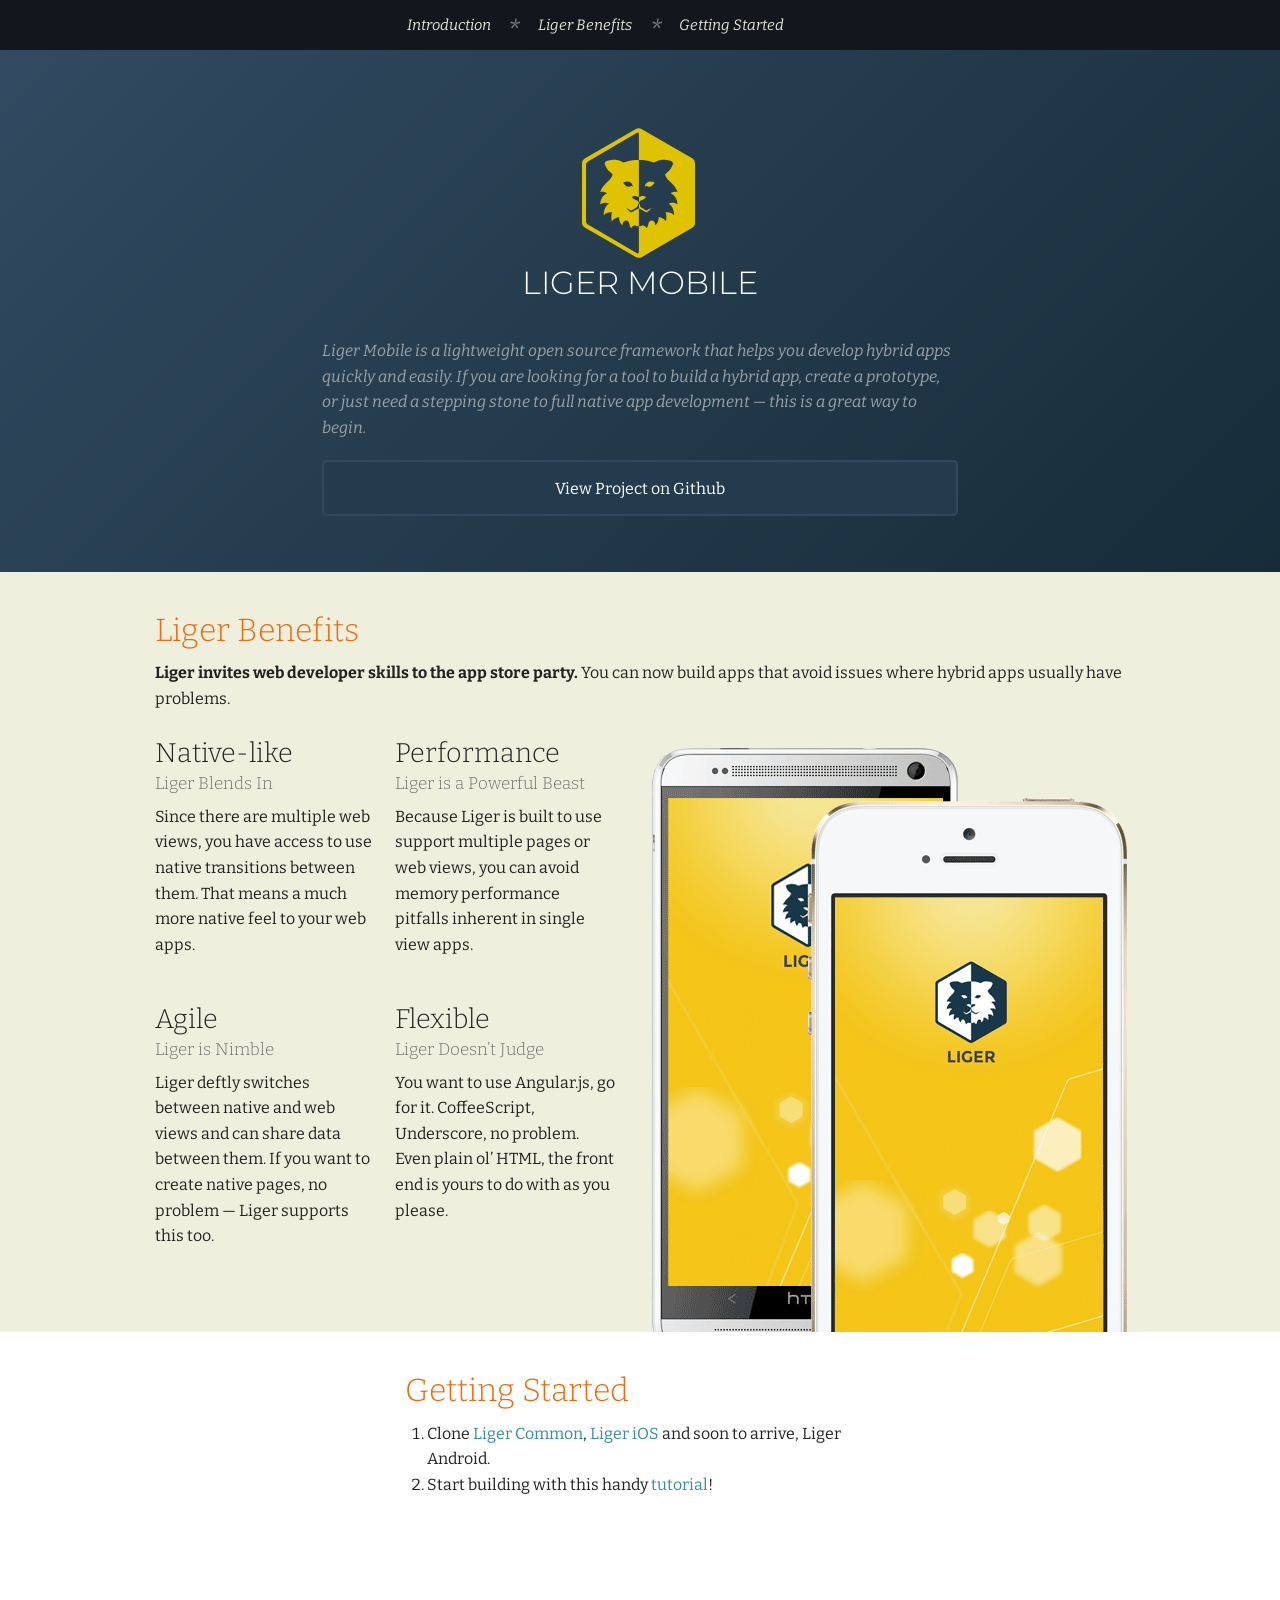
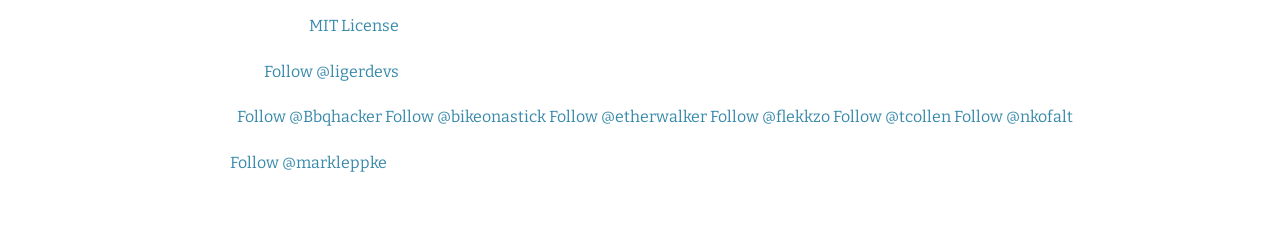
==== commit 05802226: "Updated Liger Mobile Name" ====
--- a/index.html
+++ b/index.html
@@ -9,7 +9,7 @@
 		<meta charset="utf-8" />
 
 		<meta name="viewport" content="width=device-width, initial-scale=1.0" />
-		<title>Liger Framework</title>
+		<title>Liger Mobile Framework</title>
 		<meta name="description" content="Liger is a lightweight open source framework that helps you develop hybrid apps quickly and easily." />
 		<meta name="author" content="Mark Leppke">
 
@@ -54,9 +54,9 @@
 	<div id="intro" class="medium-8 large-8 columns small-centered">
 		<a id="Introduction"></a>
 		<div ><img src="images/liger-logo.svg" /></div>
-		<h1 class="text-center">Liger</h1>
+		<h1 class="text-center">Liger Mobile</h1>
 
-		<p><em>Liger is a lightweight open source framework that helps you develop hybrid apps quickly and easily. If you are looking for a tool to build a hybrid app, create a prototype, or just need a stepping stone to full native app development &mdash; this is a great way to begin.</em></p>
+		<p><em>Liger Mobile is a lightweight open source framework that helps you develop hybrid apps quickly and easily. If you are looking for a tool to build a hybrid app, create a prototype, or just need a stepping stone to full native app development &mdash; this is a great way to begin.</em></p>
 		<p><a href="https://github.com/reachlocal/liger" class="button radius expand" id="call-to-action">View Project on Github</a></p>
 		
 
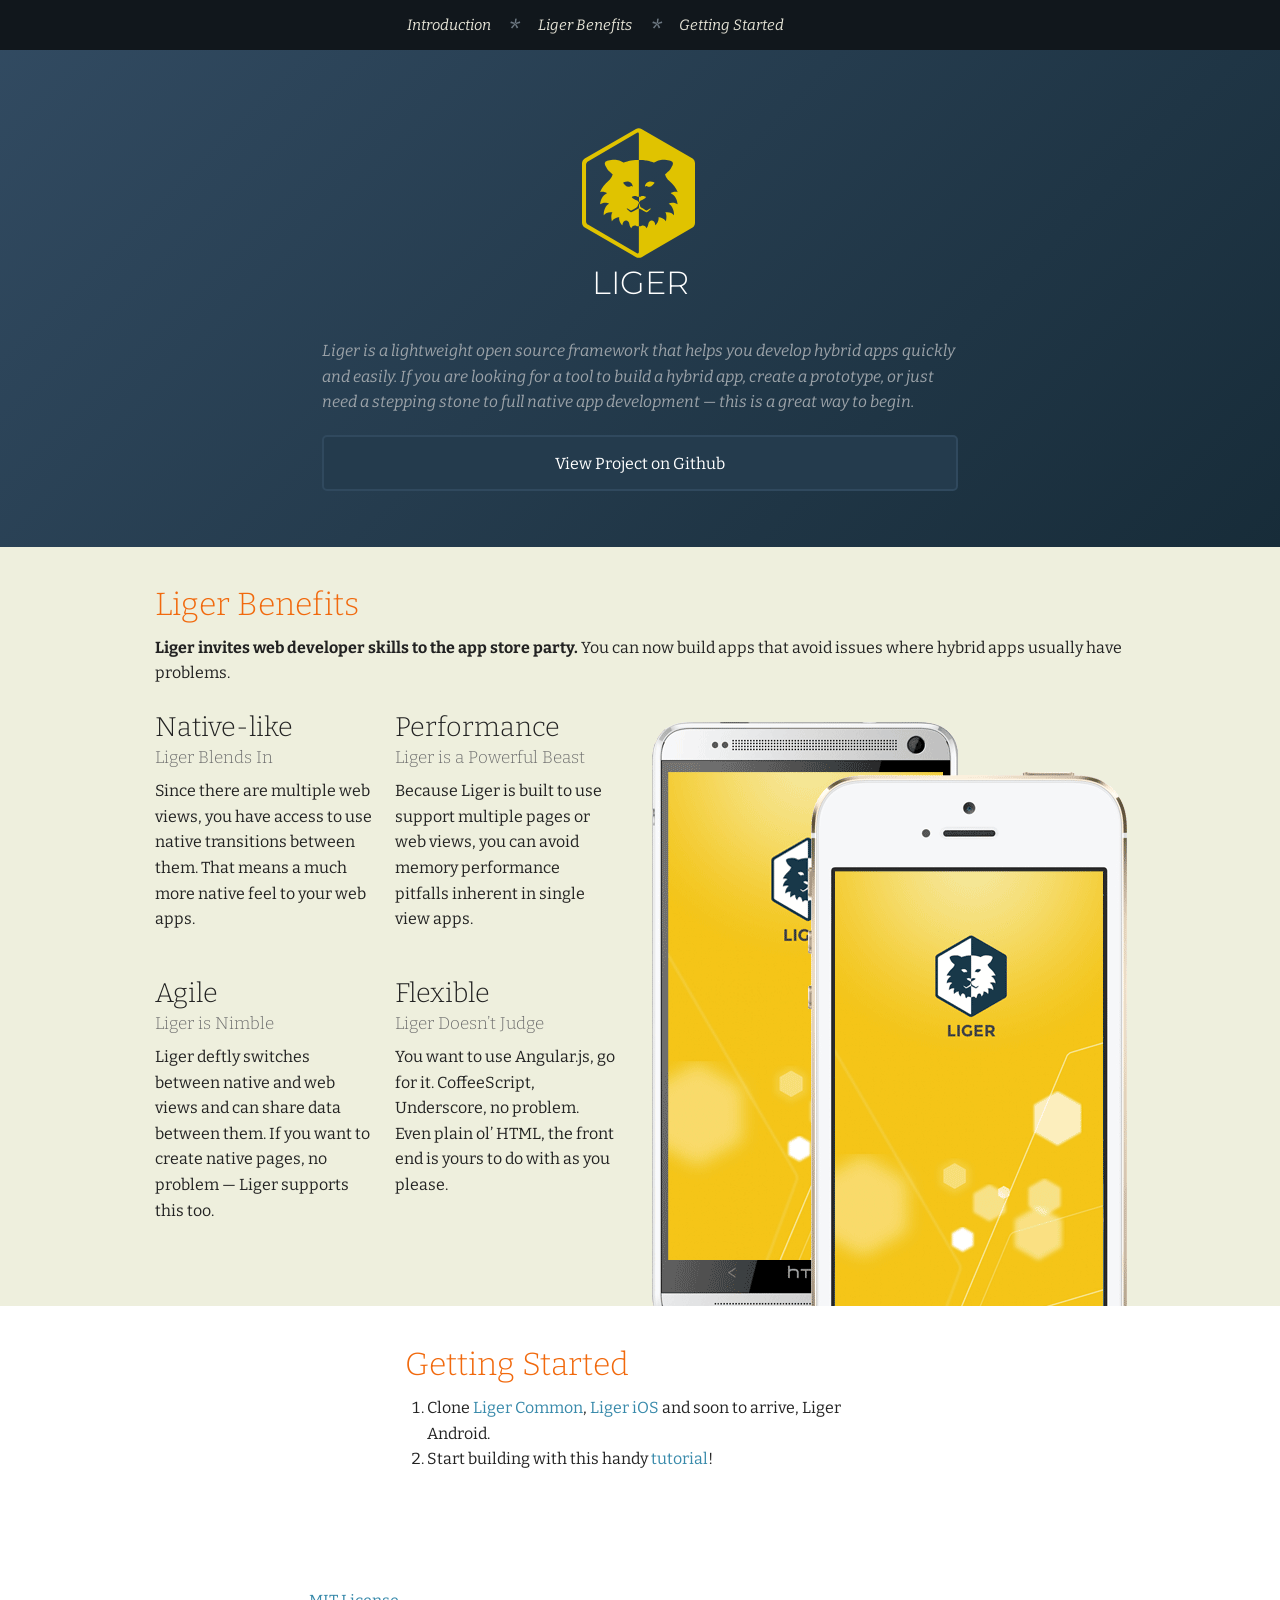
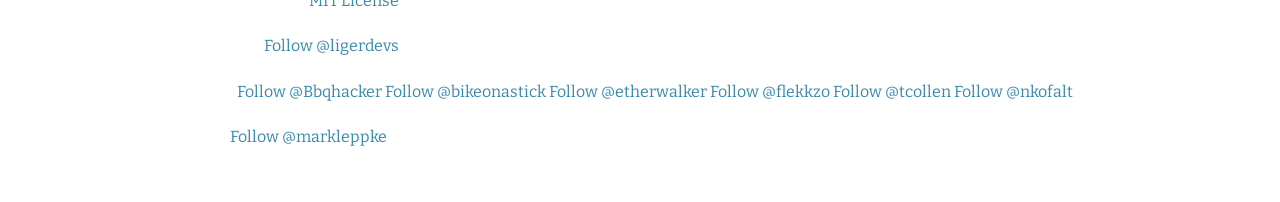
==== commit 73907e3b: "Merge pull request #6 from markleppke/gh-pages-updates updated tutorial link" ====
--- a/index.html
+++ b/index.html
@@ -9,7 +9,7 @@
 		<meta charset="utf-8" />
 
 		<meta name="viewport" content="width=device-width, initial-scale=1.0" />
-		<title>Liger Mobile Framework</title>
+		<title>Liger Framework</title>
 		<meta name="description" content="Liger is a lightweight open source framework that helps you develop hybrid apps quickly and easily." />
 		<meta name="author" content="Mark Leppke">
 
@@ -54,9 +54,9 @@
 	<div id="intro" class="medium-8 large-8 columns small-centered">
 		<a id="Introduction"></a>
 		<div ><img src="images/liger-logo.svg" /></div>
-		<h1 class="text-center">Liger Mobile</h1>
+		<h1 class="text-center">Liger</h1>
 
-		<p><em>Liger Mobile is a lightweight open source framework that helps you develop hybrid apps quickly and easily. If you are looking for a tool to build a hybrid app, create a prototype, or just need a stepping stone to full native app development &mdash; this is a great way to begin.</em></p>
+		<p><em>Liger is a lightweight open source framework that helps you develop hybrid apps quickly and easily. If you are looking for a tool to build a hybrid app, create a prototype, or just need a stepping stone to full native app development &mdash; this is a great way to begin.</em></p>
 		<p><a href="https://github.com/reachlocal/liger" class="button radius expand" id="call-to-action">View Project on Github</a></p>
 		
 
@@ -113,7 +113,7 @@
 
 		<ol>
 			<li>Clone <a href="https://github.com/reachlocal/liger-common">Liger Common</a>, <a href="https://github.com/reachlocal/liger-ios">Liger iOS</a> and <!--<a href="https://github.com/reachlocal/liger-android">--> soon to arrive, Liger Android<!--</a>-->.</li>
-			<li>Start building with this handy <a href="https://github.com/reachlocal/liger/blob/master/tutorial/1-getting-started.md">tutorial</a>!</li>
+			<li>Start building with this handy <a href="https://github.com/reachlocal/liger/tree/master/tutorials">tutorial</a>!</li>
 		</ol>
 		
 	</div>
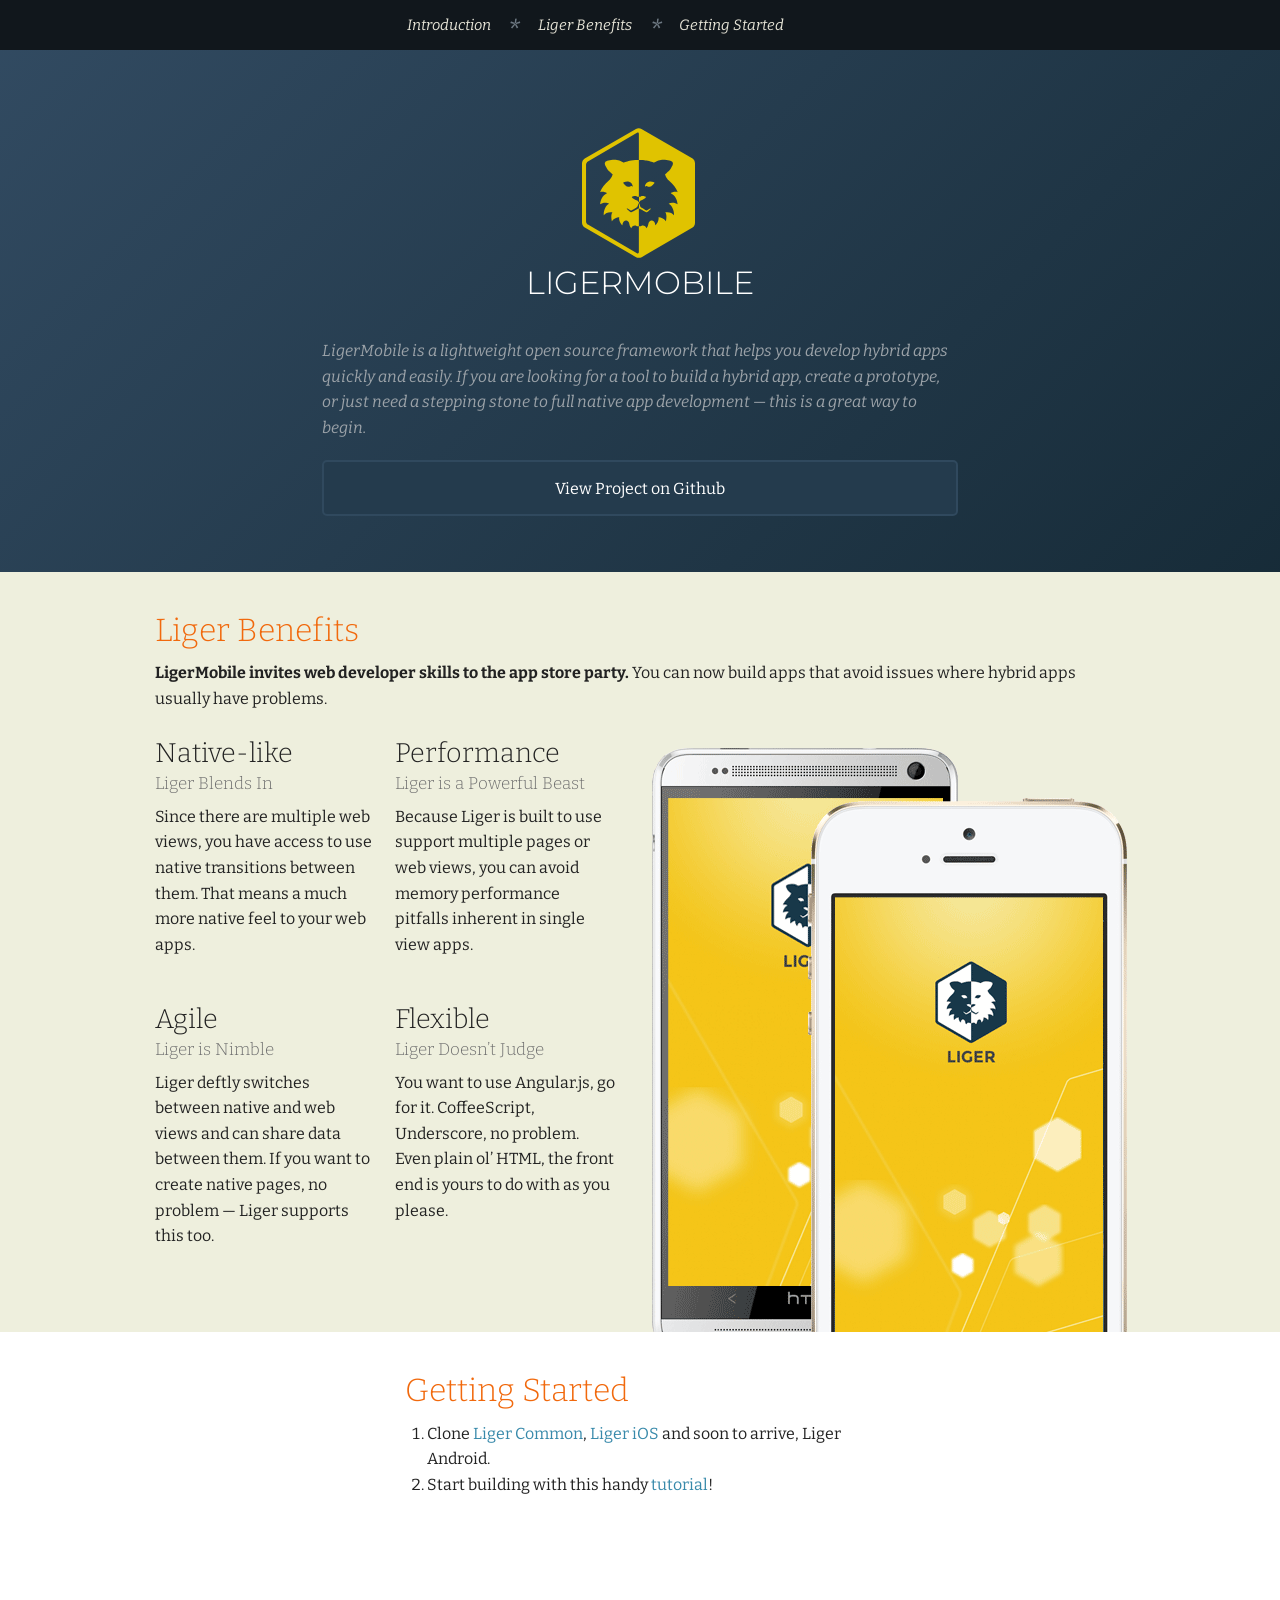
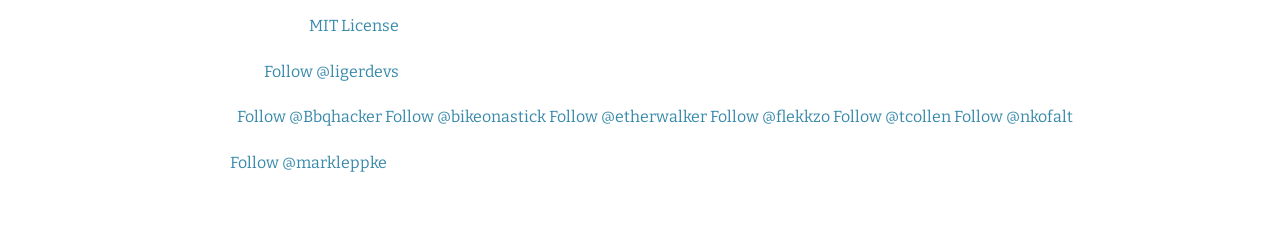
==== commit 485f544c: "Liger Mobile Now LigerMobile" ====
--- a/index.html
+++ b/index.html
@@ -9,7 +9,7 @@
 		<meta charset="utf-8" />
 
 		<meta name="viewport" content="width=device-width, initial-scale=1.0" />
-		<title>Liger Framework</title>
+		<title>LigerMobile Framework</title>
 		<meta name="description" content="Liger is a lightweight open source framework that helps you develop hybrid apps quickly and easily." />
 		<meta name="author" content="Mark Leppke">
 
@@ -54,9 +54,9 @@
 	<div id="intro" class="medium-8 large-8 columns small-centered">
 		<a id="Introduction"></a>
 		<div ><img src="images/liger-logo.svg" /></div>
-		<h1 class="text-center">Liger</h1>
+		<h1 class="text-center">LigerMobile</h1>
 
-		<p><em>Liger is a lightweight open source framework that helps you develop hybrid apps quickly and easily. If you are looking for a tool to build a hybrid app, create a prototype, or just need a stepping stone to full native app development &mdash; this is a great way to begin.</em></p>
+		<p><em>LigerMobile is a lightweight open source framework that helps you develop hybrid apps quickly and easily. If you are looking for a tool to build a hybrid app, create a prototype, or just need a stepping stone to full native app development &mdash; this is a great way to begin.</em></p>
 		<p><a href="https://github.com/reachlocal/liger" class="button radius expand" id="call-to-action">View Project on Github</a></p>
 		
 
@@ -70,7 +70,7 @@
 	<div  class="medium-12 large-12 columns small-centered">
 
 	<h2><a id="LigerBenefits"></a>Liger Benefits</h2>
-	<p><strong>Liger invites web developer skills to the app store party.</strong> You can now build apps that avoid issues where hybrid apps usually have problems.</p>
+	<p><strong>LigerMobile invites web developer skills to the app store party.</strong> You can now build apps that avoid issues where hybrid apps usually have problems.</p>
 	
 	<div class="row">
 		<div class="medium-6 large-6 columns">
@@ -113,7 +113,7 @@
 
 		<ol>
 			<li>Clone <a href="https://github.com/reachlocal/liger-common">Liger Common</a>, <a href="https://github.com/reachlocal/liger-ios">Liger iOS</a> and <!--<a href="https://github.com/reachlocal/liger-android">--> soon to arrive, Liger Android<!--</a>-->.</li>
-			<li>Start building with this handy <a href="https://github.com/reachlocal/liger/tree/master/tutorials">tutorial</a>!</li>
+			<li>Start building with this handy <a href="https://github.com/reachlocal/liger/blob/master/tutorial/1-getting-started.md">tutorial</a>!</li>
 		</ol>
 		
 	</div>
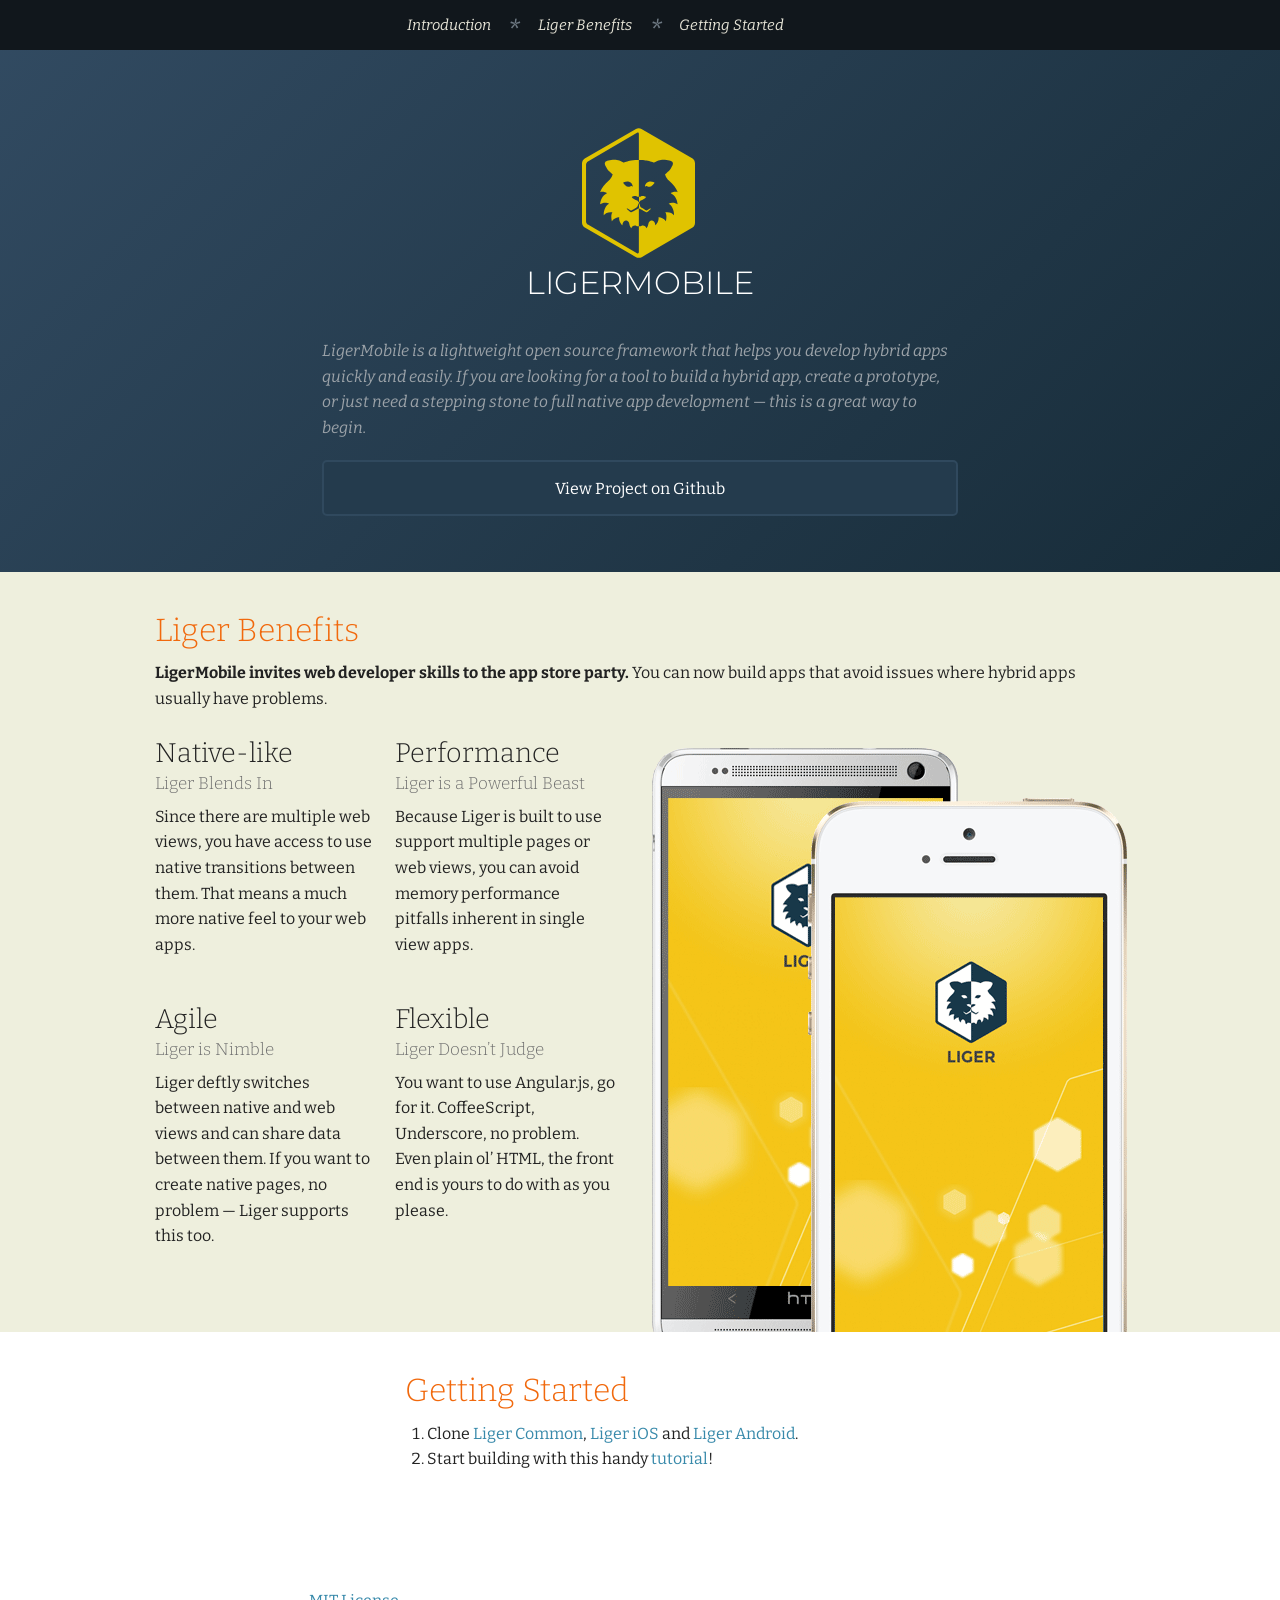
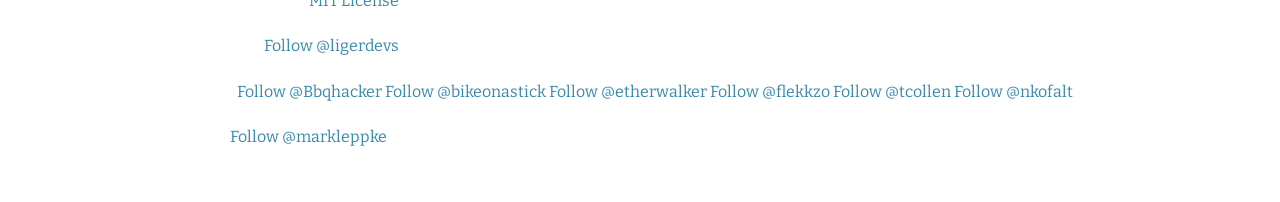
==== commit b128bf1a: "Liger Android has been released" ====
--- a/index.html
+++ b/index.html
@@ -4,7 +4,7 @@
 <html class="no-js" lang="en">
 
 <html >
- 
+
 	<head>
 		<meta charset="utf-8" />
 
@@ -58,7 +58,7 @@
 
 		<p><em>LigerMobile is a lightweight open source framework that helps you develop hybrid apps quickly and easily. If you are looking for a tool to build a hybrid app, create a prototype, or just need a stepping stone to full native app development &mdash; this is a great way to begin.</em></p>
 		<p><a href="https://github.com/reachlocal/liger" class="button radius expand" id="call-to-action">View Project on Github</a></p>
-		
+
 
 
 	</div>
@@ -66,12 +66,12 @@
 
 <section class="benefits" >
 <div class="row">
-	
+
 	<div  class="medium-12 large-12 columns small-centered">
 
 	<h2><a id="LigerBenefits"></a>Liger Benefits</h2>
 	<p><strong>LigerMobile invites web developer skills to the app store party.</strong> You can now build apps that avoid issues where hybrid apps usually have problems.</p>
-	
+
 	<div class="row">
 		<div class="medium-6 large-6 columns">
 			<ul class="small-block-grid-1 medium-block-grid-1 large-block-grid-2">
@@ -108,14 +108,14 @@
 <div class="row">
 	<div class="medium-8 large-6 columns small-centered">
 
-		
+
 		<h2><a id="GetStarted"></a>Getting Started</h2>
 
 		<ol>
-			<li>Clone <a href="https://github.com/reachlocal/liger-common">Liger Common</a>, <a href="https://github.com/reachlocal/liger-ios">Liger iOS</a> and <!--<a href="https://github.com/reachlocal/liger-android">--> soon to arrive, Liger Android<!--</a>-->.</li>
-			<li>Start building with this handy <a href="https://github.com/reachlocal/liger/blob/master/tutorial/1-getting-started.md">tutorial</a>!</li>
+			<li>Clone <a href="https://github.com/reachlocal/liger-common">Liger Common</a>, <a href="https://github.com/reachlocal/liger-ios">Liger iOS</a> and <a href="https://github.com/reachlocal/liger-android">Liger Android</a>.</li>
+			<li>Start building with this handy <a href="https://github.com/reachlocal/liger/tree/master/tutorials">tutorial</a>!</li>
 		</ol>
-		
+
 	</div>
 </div>
 </section>
@@ -128,16 +128,16 @@
 
 	<p>Published under the <a href="http://opensource.org/licenses/MIT">MIT License</a></p>
 	<p>Maintained by <a href="https://twitter.com/ligerdevs" class="twitter-follow-button" data-show-count="false">Follow @ligerdevs</a></p>
-	<p>Created by 
+	<p>Created by
 		<a href="https://twitter.com/Bbqhacker" class="twitter-follow-button" data-show-count="false">Follow @Bbqhacker</a>
 		<a href="https://twitter.com/bikeonastick" class="twitter-follow-button" data-show-count="false">Follow @bikeonastick</a>
 		<a href="https://twitter.com/etherwalker" class="twitter-follow-button" data-show-count="false">Follow @etherwalker</a>
 		<a href="https://twitter.com/flekkzo" class="twitter-follow-button" data-show-count="false">Follow @flekkzo</a>
 		<a href="https://twitter.com/tcollen" class="twitter-follow-button" data-show-count="false">Follow @tcollen</a>
-		<a href="https://twitter.com/nkofalt" class="twitter-follow-button" data-show-count="false">Follow @nkofalt</a>	
-	</p>	
+		<a href="https://twitter.com/nkofalt" class="twitter-follow-button" data-show-count="false">Follow @nkofalt</a>
+	</p>
 	<p>Design by <a href="https://twitter.com/markleppke" class="twitter-follow-button" data-show-count="false">Follow @markleppke</a></p>
-	
+
 	</div>
 </div>
 </footer>
